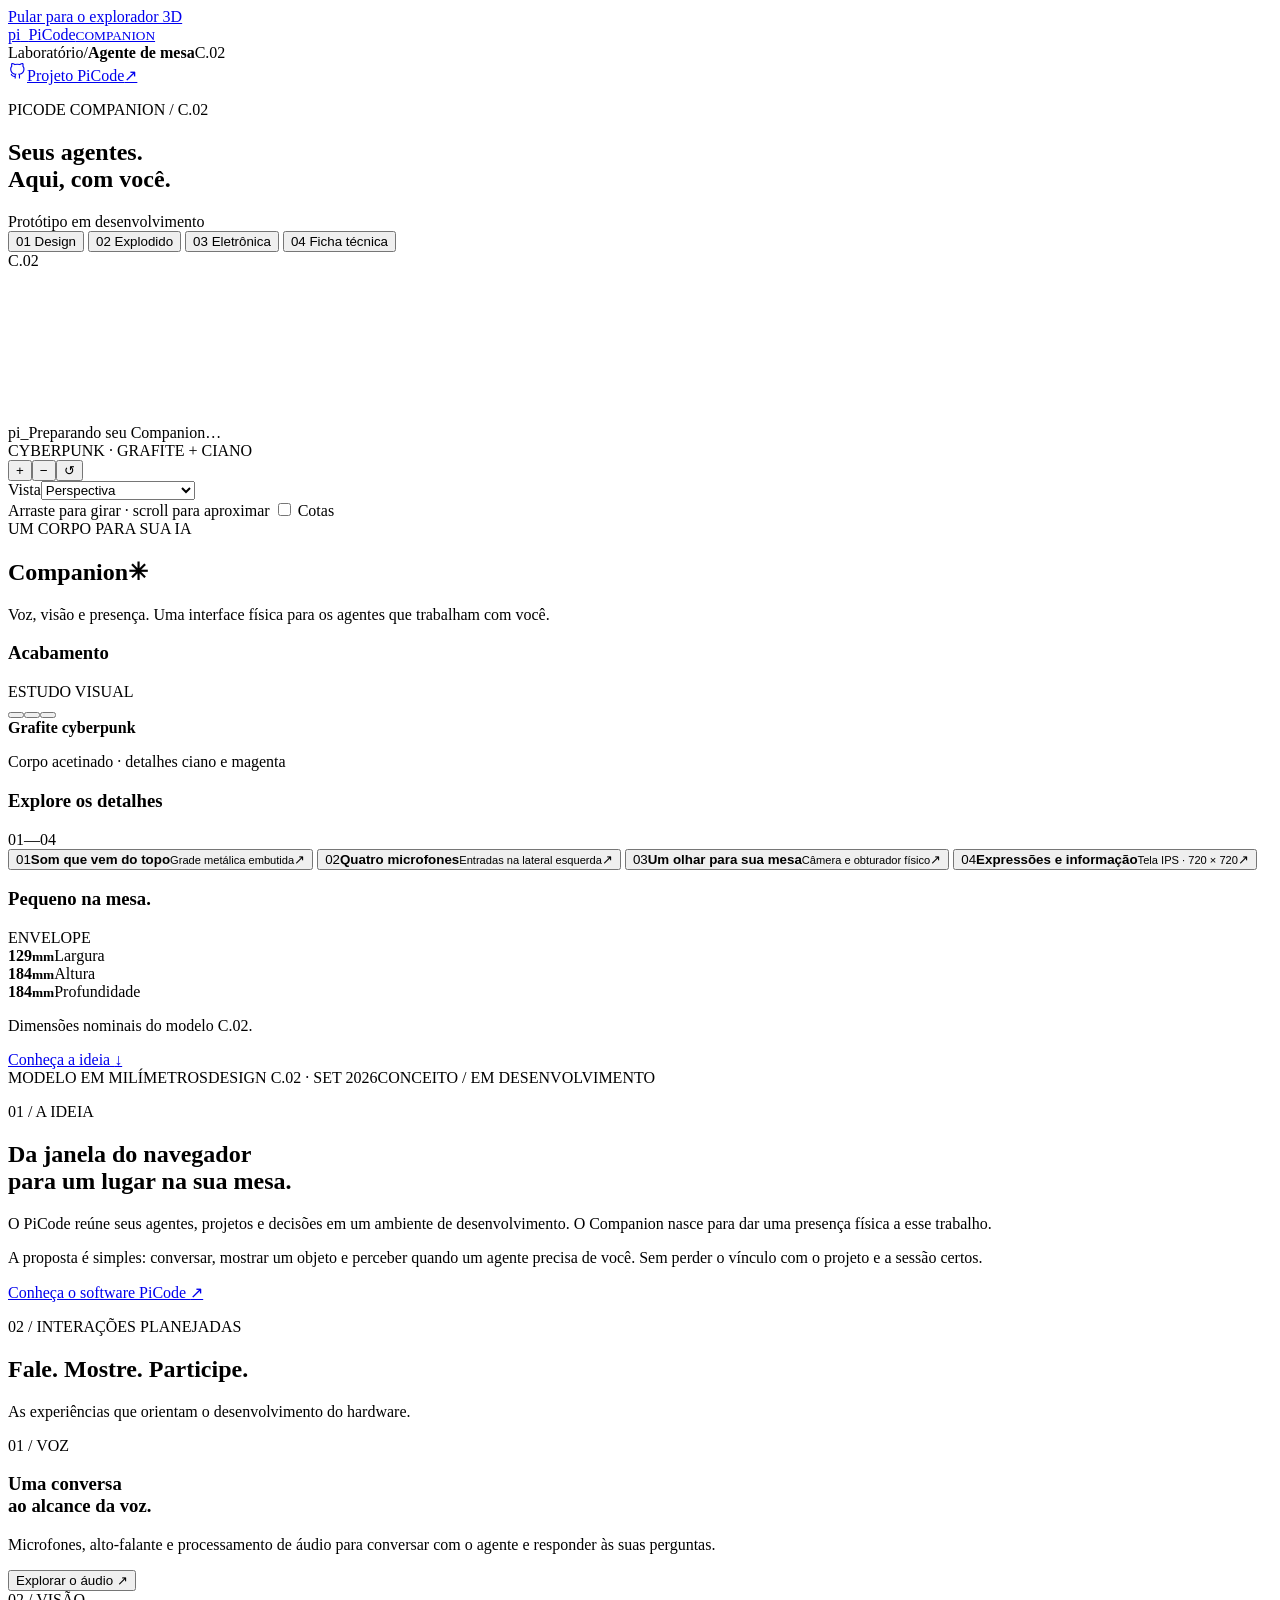
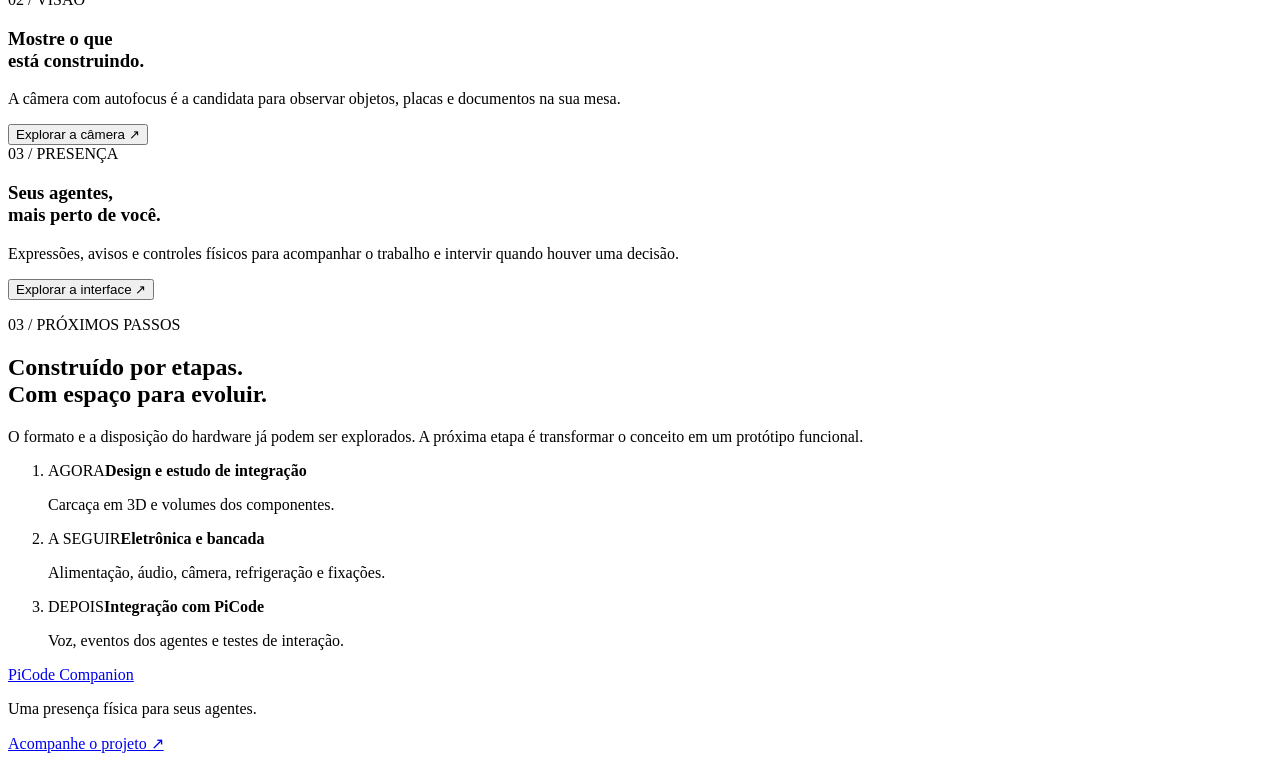
==== public/index.html @ 929f165d "feat: add Companion 3D product studio and Vercel configuration" ====
<!doctype html>
<html lang="pt-BR" class="no-js">
<head>
  <meta charset="utf-8">
  <meta name="viewport" content="width=device-width, initial-scale=1">
  <meta name="theme-color" content="#f4f5f7">
  <meta name="description" content="Explore o PiCode Companion em 3D. Um agente de IA de mesa em desenvolvimento, com voz, visão e uma interface física para seus agentes PiCode.">
  <meta property="og:title" content="PiCode Companion — Seus agentes. Aqui, com você.">
  <meta property="og:description" content="Conheça o conceito, explore o hardware e veja cada parte do protótipo em 3D.">
  <meta property="og:type" content="website">
  <title>PiCode Companion — Seus agentes. Aqui, com você.</title>
  <link rel="icon" href="/favicon.svg" type="image/svg+xml">
  <link rel="stylesheet" href="/styles.css">
  <script src="/viewer.js" defer></script>
  <script src="/app.js" defer></script>
</head>
<body>
<a class="skip-link" href="#explorar">Pular para o explorador 3D</a>
<header class="header">
  <a href="/" class="brand" aria-label="PiCode Companion, início"><span class="brand-symbol" aria-hidden="true">pi<span>_</span></span><span class="brand-type">PiCode<small>COMPANION</small></span></a>
  <div class="breadcrumb"><span>Laboratório</span><span aria-hidden="true">/</span><strong>Agente de mesa</strong><span class="revision">C.02</span></div>
  <a class="github-link" href="https://github.com/cfpperche/picode" target="_blank" rel="noopener noreferrer"><svg viewBox="0 0 24 24" width="19" height="19" fill="none" stroke="currentColor" stroke-width="1.6" aria-hidden="true"><path d="M9 19c-4.3 1.3-4.3-2.2-6-2.7M15 22v-3.5c0-1 .1-1.7-.5-2.4 3.3-.4 6.8-1.6 6.8-7.4a5.8 5.8 0 0 0-1.5-4c.2-.7.7-2-.2-3.7 0 0-1.2-.4-4 1.5a13 13 0 0 0-7.2 0C5.6.6 4.4 1 4.4 1c-.9 1.7-.4 3-.2 3.7a5.8 5.8 0 0 0-1.5 4c0 5.8 3.5 7 6.8 7.4-.6.7-.6 1.4-.5 2.4V22" transform="translate(1 1) scale(.9)"/></svg><span>Projeto PiCode</span><span aria-hidden="true">↗</span></a>
</header>
<main id="picode-cyber-c">
  <div class="workspace" id="explorar">
    <section class="studio" aria-label="Explorador do protótipo">
      <div class="scene-heading"><div><p class="eyebrow">PICODE COMPANION / C.02</p><h1>Seus agentes.<br><span>Aqui, com você.</span></h1></div><span class="concept-tag">Protótipo em desenvolvimento</span></div>
      <div class="mode-bar" role="group" aria-label="Modo de exploração">
        <button type="button" class="mode-button active" data-mode="exterior" aria-pressed="true"><span class="mode-number">01</span> Design</button>
        <button type="button" class="mode-button" data-mode="explode" aria-pressed="false"><span class="mode-number">02</span> Explodido</button>
        <button type="button" class="mode-button" data-mode="inside" aria-pressed="false"><span class="mode-number">03</span> Eletrônica</button>
        <button type="button" class="mode-button" data-mode="specs" aria-pressed="false"><span class="mode-number">04</span> Ficha técnica</button>
      </div>
      <div class="scene-body">
        <span class="scene-watermark" aria-hidden="true">C.02</span>
        <div class="pcc-stage">
          <canvas id="pcc-canvas" tabindex="0" role="img" aria-label="PiCode Companion em 3D. Carcaça grafite, tela quadrada, seis teclas, alavanca metálica e alto-falante no topo. Arraste ou use as setas do teclado para girar; mais e menos ajustam o zoom."></canvas>
          <svg id="pcc-overlay" aria-hidden="true"></svg>
          <div id="pcc-loading" role="status"><span class="loading-mark">pi_</span><span>Preparando seu Companion…</span></div>
        </div>
        <div class="scene-caption"><span class="caption-dot" aria-hidden="true"></span><span id="scene-caption">CYBERPUNK · GRAFITE + CIANO</span></div>
        <div class="zoom-controls" role="group" aria-label="Zoom"><button type="button" id="zoom-in" aria-label="Aproximar">+</button><button type="button" id="zoom-out" aria-label="Afastar">−</button><button type="button" id="reset-view" aria-label="Restaurar vista" title="Restaurar vista">↺</button></div>
        <div class="explode-control" id="explode-control" hidden><label for="pcc-explode">Separação das peças <output id="explode-value">100%</output></label><input type="range" id="pcc-explode" min="0" max="100" value="100"></div>
      </div>
      <div class="scene-bottom">
        <div class="view-control"><label for="pcc-view">Vista</label><select id="pcc-view"><option value="iso">Perspectiva</option><option value="front">Frontal</option><option value="left">Microfones · esquerda</option><option value="right">Lateral direita</option><option value="back">Traseira</option><option value="top">Alto-falante · topo</option></select></div>
        <span class="gesture-help">Arraste para girar · scroll para aproximar</span>
        <label class="dimensions-toggle"><input type="checkbox" id="pcc-dims"><span class="switch" aria-hidden="true"></span> Cotas</label>
      </div>
      <select id="pcc-mode" hidden aria-hidden="true"><option value="exterior">Exterior</option><option value="inside">Interior</option><option value="explode">Explodido</option></select>
      <select id="pcc-component" hidden aria-hidden="true"><option value="all">Geral</option><option value="camera">Câmera</option><option value="mic">Microfones</option><option value="speaker">Alto-falante</option><option value="sensors">Sensores</option><option value="compute">Computação</option><option value="display">Display</option><option value="ports">Conexões</option></select>
    </section>
    <aside class="inspector" aria-label="Detalhes do Companion">
      <div class="inspector-heading"><span class="eyebrow">UM CORPO PARA SUA IA</span><h2>Companion<span class="asterisk" aria-hidden="true">✳</span></h2><p>Voz, visão e presença. Uma interface física para os agentes que trabalham com você.</p></div>
      <div class="panel" data-panel="exterior">
        <section class="inspector-section finish-section"><div class="section-label"><h3>Acabamento</h3><span>ESTUDO VISUAL</span></div><div class="swatches" role="group" aria-label="Acabamento do protótipo"><button type="button" class="swatch active" data-finish="graphite" aria-label="Grafite cyberpunk" aria-pressed="true"><span class="swatch-color graphite"></span></button><button type="button" class="swatch" data-finish="pearl" aria-label="Pérola cyberpunk" aria-pressed="false"><span class="swatch-color pearl"></span></button><button type="button" class="swatch" data-finish="pink" aria-label="Rosa retrô" aria-pressed="false"><span class="swatch-color pink"></span></button></div><strong id="finish-name">Grafite cyberpunk</strong><p class="small" id="finish-description">Corpo acetinado · detalhes ciano e magenta</p></section>
        <section class="inspector-section"><div class="section-label"><h3>Explore os detalhes</h3><span>01—04</span></div><div class="detail-list">
          <button type="button" data-component="speaker"><span class="detail-number">01</span><span><strong>Som que vem do topo</strong><small>Grade metálica embutida</small></span><span aria-hidden="true">↗</span></button>
          <button type="button" data-component="mic"><span class="detail-number">02</span><span><strong>Quatro microfones</strong><small>Entradas na lateral esquerda</small></span><span aria-hidden="true">↗</span></button>
          <button type="button" data-component="camera"><span class="detail-number">03</span><span><strong>Um olhar para sua mesa</strong><small>Câmera e obturador físico</small></span><span aria-hidden="true">↗</span></button>
          <button type="button" data-component="display"><span class="detail-number">04</span><span><strong>Expressões e informação</strong><small>Tela IPS · 720 × 720</small></span><span aria-hidden="true">↗</span></button>
        </div></section>
        <section class="inspector-section dimensions-block"><div class="section-label"><h3>Pequeno na mesa.</h3><span>ENVELOPE</span></div><div class="dimension-values"><div><strong>129<small>mm</small></strong><span>Largura</span></div><div><strong>184<small>mm</small></strong><span>Altura</span></div><div><strong>184<small>mm</small></strong><span>Profundidade</span></div></div><p class="small">Dimensões nominais do modelo C.02.</p></section>
      </div>
      <div class="panel" data-panel="explode" hidden>
        <section class="inspector-section"><div class="section-label"><h3>Por dentro da forma</h3><span>146 PARTES</span></div><p>Separe o conjunto para explorar o gabinete, a moldura, os controles e os volumes reservados para os módulos.</p><div class="assembly-list"><div><span>01</span><strong>Grade e câmara acústica</strong><small>Alto-falante no topo</small></div><div><span>02</span><strong>Carcaça e moldura</strong><small>Corpo arredondado com topo contínuo</small></div><div><span>03</span><strong>Eletrônica</strong><small>Placa, câmera, display e sensores</small></div><div><span>04</span><strong>Base e controles</strong><small>Seis teclas, alavanca e botão</small></div></div><p class="engineering-note">Estudo de montagem: suportes, fixações, passagens de cabos e encaixes de fabricação ainda precisam de desenvolvimento.</p></section>
      </div>
      <div class="panel" data-panel="inside" hidden>
        <section class="inspector-section"><div class="section-label"><h3>Hardware de referência</h3><span>EM AVALIAÇÃO</span></div><p>Componentes representados em escala, com espaço para conexões e refrigeração.</p><div class="hardware-list">
          <button type="button" data-component="compute"><span class="chip-icon" aria-hidden="true">CPU</span><span><strong>Compute Module 5</strong><small>8 GB · portadora CM5-NANO-B</small></span><span aria-hidden="true">↗</span></button>
          <button type="button" data-component="mic"><span class="chip-icon" aria-hidden="true">MIC</span><span><strong>ReSpeaker XVF3800</strong><small>4 microfones · placa Ø100 mm</small></span><span aria-hidden="true">↗</span></button>
          <button type="button" data-component="camera"><span class="chip-icon" aria-hidden="true">CAM</span><span><strong>Camera Module 3</strong><small>Autofocus · 25 × 24 mm</small></span><span aria-hidden="true">↗</span></button>
          <button type="button" data-component="display"><span class="chip-icon" aria-hidden="true">LCD</span><span><strong>IPS quadrado de 4″</strong><small>Waveshare · 720 × 720</small></span><span aria-hidden="true">↗</span></button>
          <button type="button" data-component="sensors"><span class="chip-icon" aria-hidden="true">ToF</span><span><strong>Distância e luz</strong><small>VL53L1X + reserva para luminosidade</small></span><span aria-hidden="true">↗</span></button>
          <button type="button" data-component="speaker"><span class="chip-icon" aria-hidden="true">SOM</span><span><strong>Alto-falante de 40 mm</strong><small>Modelo comercial a selecionar</small></span><span aria-hidden="true">↗</span></button>
        </div><p class="engineering-note">Seleção preliminar. Compatibilidade elétrica, desempenho térmico e acústica dependem de testes de bancada.</p></section>
      </div>
      <div class="panel" data-panel="specs" hidden>
        <section class="inspector-section"><div class="section-label"><h3>Ficha técnica</h3><span>C.02</span></div><table class="spec-table"><caption class="sr-only">Especificações preliminares do modelo PiCode Companion</caption><tbody><tr><th scope="row">Dimensões L × A × P</th><td>129 × 184 × 184 mm</td></tr><tr><th scope="row">Display</th><td>IPS 4″ · 720 × 720</td></tr><tr><th scope="row">Computação proposta</th><td>CM5 · 8 GB</td></tr><tr><th scope="row">Visão</th><td>Camera Module 3</td></tr><tr><th scope="row">Áudio</th><td>4 microfones laterais<br>Alto-falante no topo</td></tr><tr><th scope="row">Sensores previstos</th><td>Distância ToF e luz</td></tr><tr><th scope="row">Controles</th><td>6 teclas, alavanca e botão</td></tr><tr><th scope="row">Captura</th><td>Obturador e mute propostos</td></tr><tr><th scope="row">Alimentação prevista</th><td>USB-C · 5 V<br>Orçamento a validar</td></tr><tr><th scope="row">Fabricação prevista</th><td>Impressão 3D e montagem</td></tr></tbody></table><p class="engineering-note">A escala pertence ao modelo geométrico. Esta revisão ainda não está liberada para fabricação.</p></section>
      </div>
      <div class="selection-note" id="selection-note" hidden><span class="eyebrow">NO MODELO</span><p id="pcc-detail" aria-live="polite">Selecione um componente para saber mais.</p><button type="button" id="pcc-shutter" aria-pressed="false" hidden>Fechar obturador</button><button type="button" id="clear-selection" class="text-button">Limpar seleção</button></div>
      <div class="inspector-end"><a href="#ideia">Conheça a ideia <span aria-hidden="true">↓</span></a></div>
    </aside>
  </div>
  <div class="model-foot"><span>MODELO EM MILÍMETROS</span><span>DESIGN C.02 · SET 2026</span><span>CONCEITO / EM DESENVOLVIMENTO</span></div>
  <section id="ideia" class="story-section">
    <div class="story-title"><p class="eyebrow">01 / A IDEIA</p><h2>Da janela do navegador<br>para um lugar na sua mesa.</h2></div>
    <div class="story-copy"><p>O PiCode reúne seus agentes, projetos e decisões em um ambiente de desenvolvimento. O Companion nasce para dar uma presença física a esse trabalho.</p><p>A proposta é simples: conversar, mostrar um objeto e perceber quando um agente precisa de você. Sem perder o vínculo com o projeto e a sessão certos.</p><a class="inline-link" href="https://github.com/cfpperche/picode" target="_blank" rel="noopener noreferrer">Conheça o software PiCode <span aria-hidden="true">↗</span></a></div>
  </section>
  <section class="capabilities-section" aria-labelledby="capabilities-title">
    <div class="section-intro"><p class="eyebrow">02 / INTERAÇÕES PLANEJADAS</p><h2 id="capabilities-title">Fale. Mostre. Participe.</h2><p>As experiências que orientam o desenvolvimento do hardware.</p></div>
    <div class="capabilities-grid">
      <article><span class="capability-index">01 / VOZ</span><h3>Uma conversa<br>ao alcance da voz.</h3><p>Microfones, alto-falante e processamento de áudio para conversar com o agente e responder às suas perguntas.</p><button type="button" class="inline-link" data-explore="mic">Explorar o áudio <span aria-hidden="true">↗</span></button></article>
      <article><span class="capability-index">02 / VISÃO</span><h3>Mostre o que<br>está construindo.</h3><p>A câmera com autofocus é a candidata para observar objetos, placas e documentos na sua mesa.</p><button type="button" class="inline-link" data-explore="camera">Explorar a câmera <span aria-hidden="true">↗</span></button></article>
      <article><span class="capability-index">03 / PRESENÇA</span><h3>Seus agentes,<br>mais perto de você.</h3><p>Expressões, avisos e controles físicos para acompanhar o trabalho e intervir quando houver uma decisão.</p><button type="button" class="inline-link" data-explore="display">Explorar a interface <span aria-hidden="true">↗</span></button></article>
    </div>
  </section>
  <section class="development-section" aria-labelledby="development-title"><div><p class="eyebrow">03 / PRÓXIMOS PASSOS</p><h2 id="development-title">Construído por etapas.<br>Com espaço para evoluir.</h2><p>O formato e a disposição do hardware já podem ser explorados. A próxima etapa é transformar o conceito em um protótipo funcional.</p></div><ol class="roadmap"><li><span class="roadmap-label">AGORA</span><strong>Design e estudo de integração</strong><p>Carcaça em 3D e volumes dos componentes.</p></li><li><span class="roadmap-label">A SEGUIR</span><strong>Eletrônica e bancada</strong><p>Alimentação, áudio, câmera, refrigeração e fixações.</p></li><li><span class="roadmap-label">DEPOIS</span><strong>Integração com PiCode</strong><p>Voz, eventos dos agentes e testes de interação.</p></li></ol></section>
</main>
<footer class="footer"><a class="footer-brand" href="#">PiCode <span>Companion</span></a><p>Uma presença física para seus agentes.</p><a href="https://github.com/cfpperche/picode" target="_blank" rel="noopener noreferrer">Acompanhe o projeto ↗</a></footer>
<noscript><div class="no-script">Ative o JavaScript para explorar o modelo 3D. A descrição do conceito e a ficha de hardware continuam disponíveis nesta página.</div></noscript>
</body>
</html>
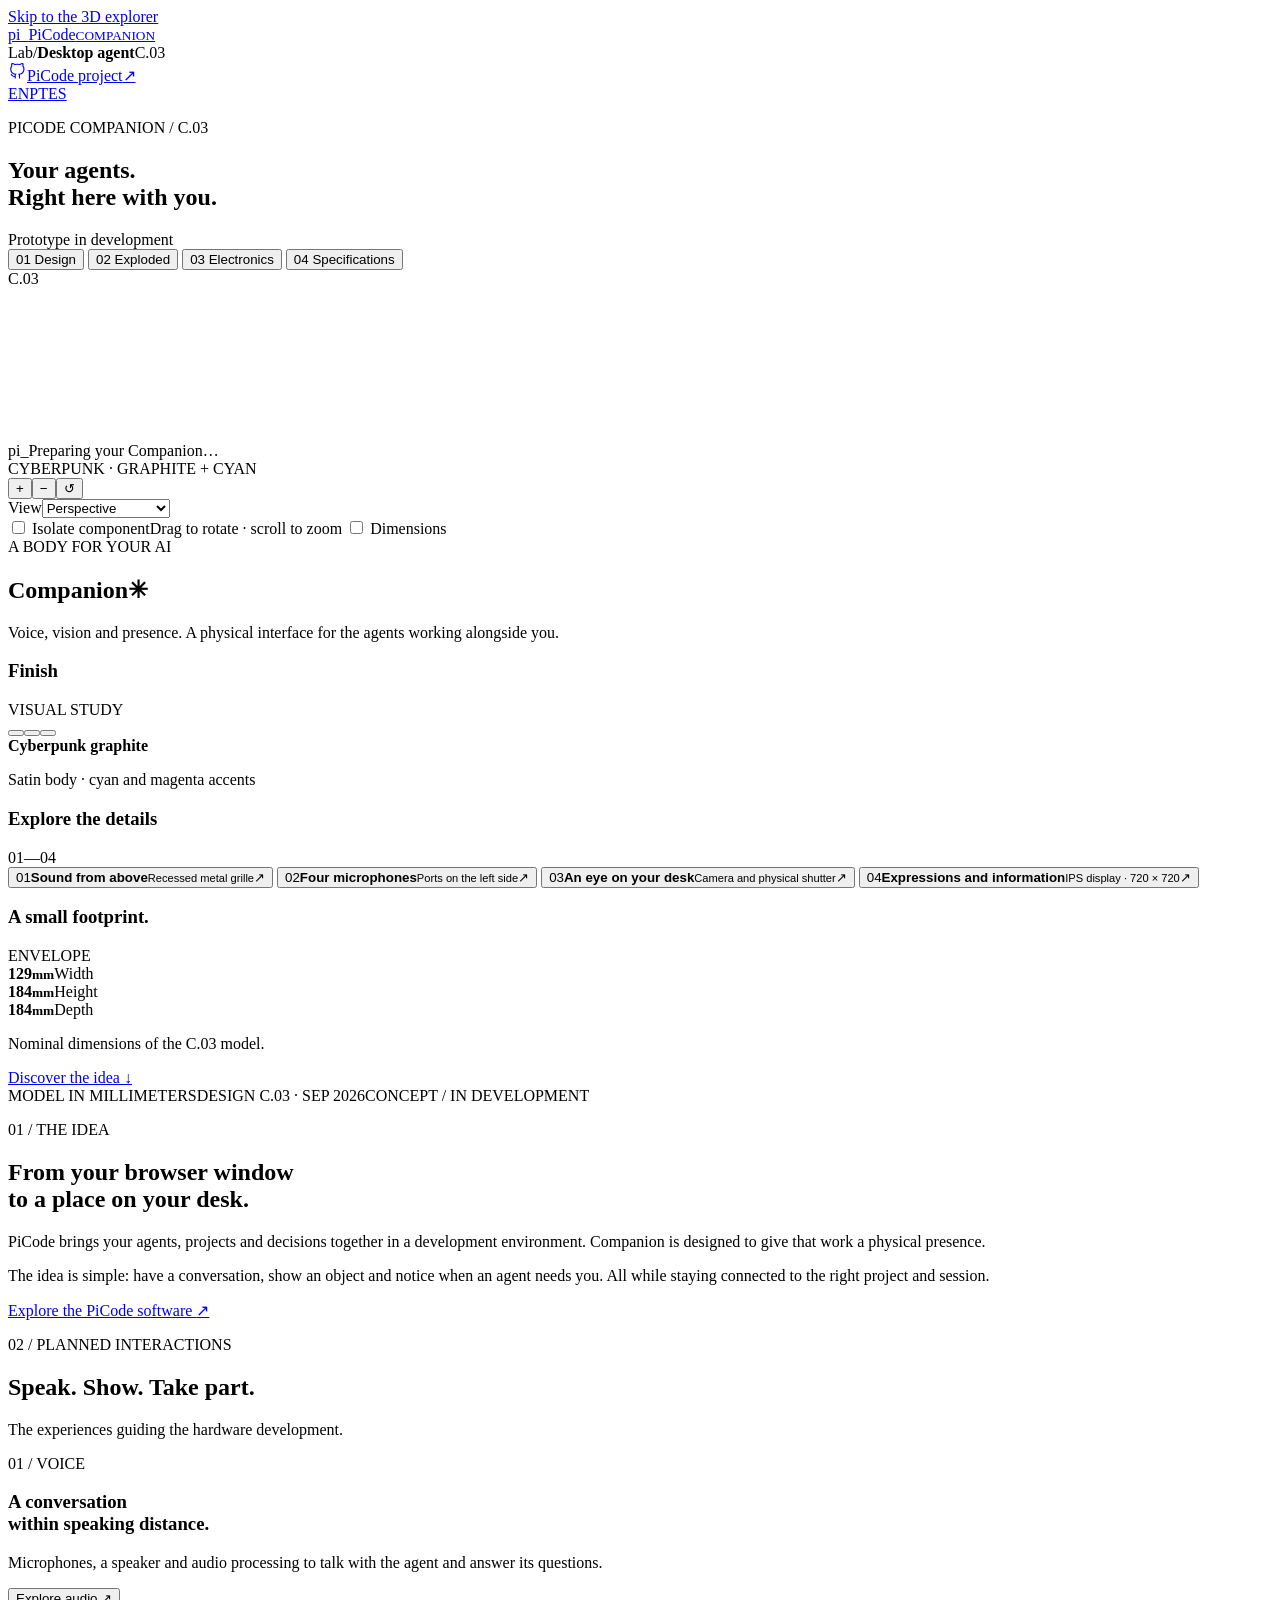
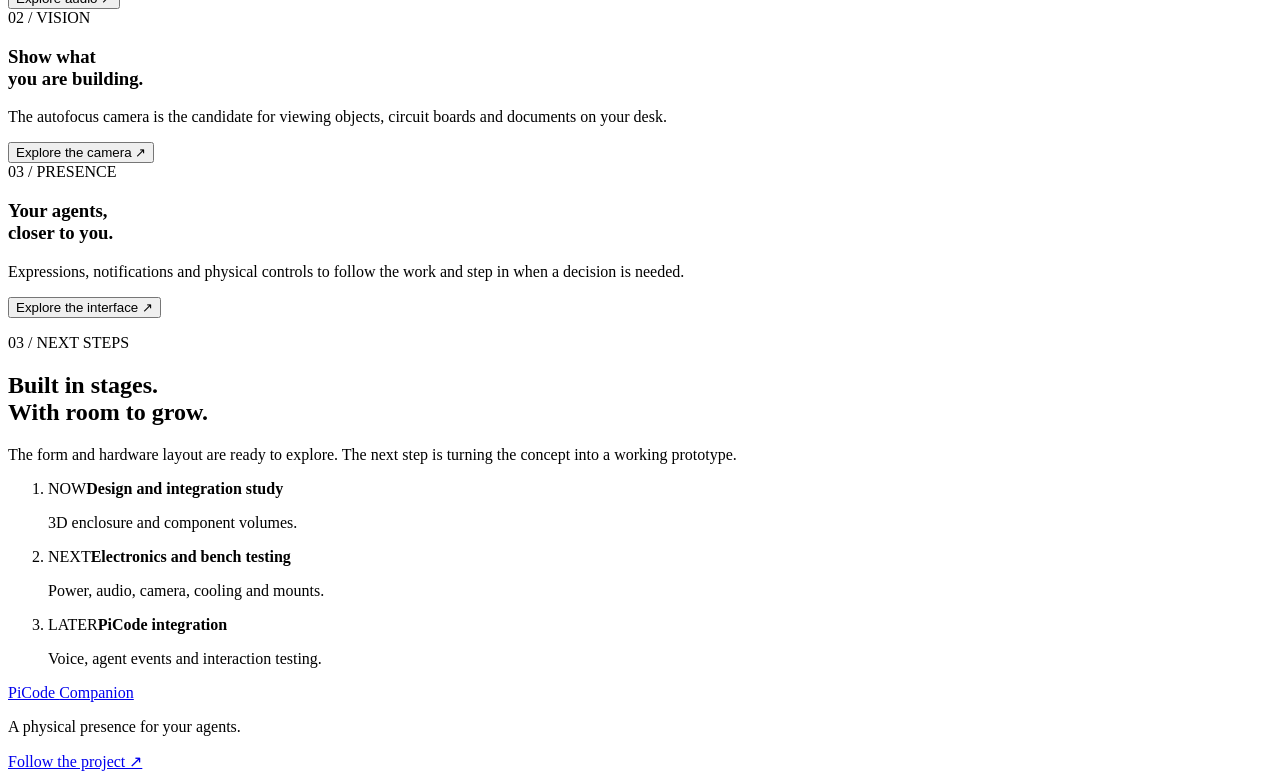
==== commit 33cc976d: "feat: refine C.03 interior with supplier ReSpeaker CAD and component isolation" ====
--- a/public/index.html
+++ b/public/index.html
@@ -1,103 +1,104 @@
 <!doctype html>
-<html lang="pt-BR" class="no-js">
+<html lang="en" class="no-js">
 <head>
   <meta charset="utf-8">
   <meta name="viewport" content="width=device-width, initial-scale=1">
   <meta name="theme-color" content="#f4f5f7">
-  <meta name="description" content="Explore o PiCode Companion em 3D. Um agente de IA de mesa em desenvolvimento, com voz, visão e uma interface física para seus agentes PiCode.">
-  <meta property="og:title" content="PiCode Companion — Seus agentes. Aqui, com você.">
-  <meta property="og:description" content="Conheça o conceito, explore o hardware e veja cada parte do protótipo em 3D.">
+  <meta name="description" content="Explore PiCode Companion in 3D. A desktop AI agent in development, with voice, vision and a physical interface for your PiCode agents.">
+  <meta property="og:title" content="PiCode Companion — Your agents. Right here with you.">
+  <meta property="og:description" content="Discover the concept, explore the hardware and inspect every part of the prototype in 3D.">
   <meta property="og:type" content="website">
-  <title>PiCode Companion — Seus agentes. Aqui, com você.</title>
+  <title>PiCode Companion — Your agents. Right here with you.</title>
   <link rel="icon" href="/favicon.svg" type="image/svg+xml">
   <link rel="stylesheet" href="/styles.css">
+  <script src="/locales/en.js" defer></script>
   <script src="/viewer.js" defer></script>
   <script src="/app.js" defer></script>
-</head>
+<link rel="canonical" href="https://picode-companion-c02.vercel.app/en/"><meta property="og:url" content="https://picode-companion-c02.vercel.app/en/"><meta property="og:locale" content="en_US"><link rel="alternate" hreflang="en" href="https://picode-companion-c02.vercel.app/en/"><link rel="alternate" hreflang="pt-BR" href="https://picode-companion-c02.vercel.app/pt/"><meta property="og:locale:alternate" content="pt_BR"><link rel="alternate" hreflang="es" href="https://picode-companion-c02.vercel.app/es/"><meta property="og:locale:alternate" content="es_ES"><link rel="alternate" hreflang="x-default" href="https://picode-companion-c02.vercel.app/en/"></head>
 <body>
-<a class="skip-link" href="#explorar">Pular para o explorador 3D</a>
+<a class="skip-link" href="#explorar">Skip to the 3D explorer</a>
 <header class="header">
-  <a href="/" class="brand" aria-label="PiCode Companion, início"><span class="brand-symbol" aria-hidden="true">pi<span>_</span></span><span class="brand-type">PiCode<small>COMPANION</small></span></a>
-  <div class="breadcrumb"><span>Laboratório</span><span aria-hidden="true">/</span><strong>Agente de mesa</strong><span class="revision">C.02</span></div>
-  <a class="github-link" href="https://github.com/cfpperche/picode" target="_blank" rel="noopener noreferrer"><svg viewBox="0 0 24 24" width="19" height="19" fill="none" stroke="currentColor" stroke-width="1.6" aria-hidden="true"><path d="M9 19c-4.3 1.3-4.3-2.2-6-2.7M15 22v-3.5c0-1 .1-1.7-.5-2.4 3.3-.4 6.8-1.6 6.8-7.4a5.8 5.8 0 0 0-1.5-4c.2-.7.7-2-.2-3.7 0 0-1.2-.4-4 1.5a13 13 0 0 0-7.2 0C5.6.6 4.4 1 4.4 1c-.9 1.7-.4 3-.2 3.7a5.8 5.8 0 0 0-1.5 4c0 5.8 3.5 7 6.8 7.4-.6.7-.6 1.4-.5 2.4V22" transform="translate(1 1) scale(.9)"/></svg><span>Projeto PiCode</span><span aria-hidden="true">↗</span></a>
-</header>
+  <a href="/en/" class="brand" aria-label="PiCode Companion, home"><span class="brand-symbol" aria-hidden="true">pi<span>_</span></span><span class="brand-type">PiCode<small>COMPANION</small></span></a>
+  <div class="breadcrumb"><span>Lab</span><span aria-hidden="true">/</span><strong>Desktop agent</strong><span class="revision">C.03</span></div>
+  <a class="github-link" href="https://github.com/cfpperche/picode" target="_blank" rel="noopener noreferrer"><svg viewbox="0 0 24 24" width="19" height="19" fill="none" stroke="currentColor" stroke-width="1.6" aria-hidden="true"><path d="M9 19c-4.3 1.3-4.3-2.2-6-2.7M15 22v-3.5c0-1 .1-1.7-.5-2.4 3.3-.4 6.8-1.6 6.8-7.4a5.8 5.8 0 0 0-1.5-4c.2-.7.7-2-.2-3.7 0 0-1.2-.4-4 1.5a13 13 0 0 0-7.2 0C5.6.6 4.4 1 4.4 1c-.9 1.7-.4 3-.2 3.7a5.8 5.8 0 0 0-1.5 4c0 5.8 3.5 7 6.8 7.4-.6.7-.6 1.4-.5 2.4V22" transform="translate(1 1) scale(.9)"/></svg><span>PiCode project</span><span aria-hidden="true">↗</span></a>
+<nav class="language-switcher" aria-label="Language"><a href="/en/" data-language="en" lang="en" hreflang="en" aria-label="English" aria-current="page">EN</a><a href="/pt/" data-language="pt" lang="pt-BR" hreflang="pt-BR" aria-label="Português">PT</a><a href="/es/" data-language="es" lang="es" hreflang="es" aria-label="Español">ES</a></nav></header>
 <main id="picode-cyber-c">
   <div class="workspace" id="explorar">
-    <section class="studio" aria-label="Explorador do protótipo">
-      <div class="scene-heading"><div><p class="eyebrow">PICODE COMPANION / C.02</p><h1>Seus agentes.<br><span>Aqui, com você.</span></h1></div><span class="concept-tag">Protótipo em desenvolvimento</span></div>
-      <div class="mode-bar" role="group" aria-label="Modo de exploração">
+    <section class="studio" aria-label="Prototype explorer">
+      <div class="scene-heading"><div><p class="eyebrow">PICODE COMPANION / C.03</p><h1>Your agents.<br><span>Right here with you.</span></h1></div><span class="concept-tag">Prototype in development</span></div>
+      <div class="mode-bar" role="group" aria-label="Exploration mode">
         <button type="button" class="mode-button active" data-mode="exterior" aria-pressed="true"><span class="mode-number">01</span> Design</button>
-        <button type="button" class="mode-button" data-mode="explode" aria-pressed="false"><span class="mode-number">02</span> Explodido</button>
-        <button type="button" class="mode-button" data-mode="inside" aria-pressed="false"><span class="mode-number">03</span> Eletrônica</button>
-        <button type="button" class="mode-button" data-mode="specs" aria-pressed="false"><span class="mode-number">04</span> Ficha técnica</button>
+        <button type="button" class="mode-button" data-mode="explode" aria-pressed="false"><span class="mode-number">02</span> Exploded</button>
+        <button type="button" class="mode-button" data-mode="inside" aria-pressed="false"><span class="mode-number">03</span> Electronics</button>
+        <button type="button" class="mode-button" data-mode="specs" aria-pressed="false"><span class="mode-number">04</span> Specifications</button>
       </div>
       <div class="scene-body">
-        <span class="scene-watermark" aria-hidden="true">C.02</span>
-        <div class="pcc-stage">
-          <canvas id="pcc-canvas" tabindex="0" role="img" aria-label="PiCode Companion em 3D. Carcaça grafite, tela quadrada, seis teclas, alavanca metálica e alto-falante no topo. Arraste ou use as setas do teclado para girar; mais e menos ajustam o zoom."></canvas>
+        <span class="scene-watermark" aria-hidden="true">C.03</span>
+        <div class="pcc-stage" data-nojs="Enable JavaScript to explore the 3D model.">
+          <canvas id="pcc-canvas" tabindex="0" role="img" aria-label="PiCode Companion in 3D. Graphite enclosure, square display, six keys, metal lever and top speaker. Drag or use the arrow keys to rotate; plus and minus adjust zoom."></canvas>
           <svg id="pcc-overlay" aria-hidden="true"></svg>
-          <div id="pcc-loading" role="status"><span class="loading-mark">pi_</span><span>Preparando seu Companion…</span></div>
+          <div id="pcc-loading" role="status"><span class="loading-mark">pi_</span><span>Preparing your Companion…</span></div>
         </div>
-        <div class="scene-caption"><span class="caption-dot" aria-hidden="true"></span><span id="scene-caption">CYBERPUNK · GRAFITE + CIANO</span></div>
-        <div class="zoom-controls" role="group" aria-label="Zoom"><button type="button" id="zoom-in" aria-label="Aproximar">+</button><button type="button" id="zoom-out" aria-label="Afastar">−</button><button type="button" id="reset-view" aria-label="Restaurar vista" title="Restaurar vista">↺</button></div>
-        <div class="explode-control" id="explode-control" hidden><label for="pcc-explode">Separação das peças <output id="explode-value">100%</output></label><input type="range" id="pcc-explode" min="0" max="100" value="100"></div>
+        <div class="scene-caption"><span class="caption-dot" aria-hidden="true"></span><span id="scene-caption">CYBERPUNK · GRAPHITE + CYAN</span></div>
+        <div class="zoom-controls" role="group" aria-label="Zoom"><button type="button" id="zoom-in" aria-label="Zoom in">+</button><button type="button" id="zoom-out" aria-label="Zoom out">−</button><button type="button" id="reset-view" aria-label="Reset view" title="Reset view">↺</button></div>
+        <div class="explode-control" id="explode-control" hidden><label for="pcc-explode">Part separation <output id="explode-value">100%</output></label><input type="range" id="pcc-explode" min="0" max="100" value="100"></div>
       </div>
       <div class="scene-bottom">
-        <div class="view-control"><label for="pcc-view">Vista</label><select id="pcc-view"><option value="iso">Perspectiva</option><option value="front">Frontal</option><option value="left">Microfones · esquerda</option><option value="right">Lateral direita</option><option value="back">Traseira</option><option value="top">Alto-falante · topo</option></select></div>
-        <span class="gesture-help">Arraste para girar · scroll para aproximar</span>
-        <label class="dimensions-toggle"><input type="checkbox" id="pcc-dims"><span class="switch" aria-hidden="true"></span> Cotas</label>
+        <div class="view-control"><label for="pcc-view">View</label><select id="pcc-view"><option value="iso">Perspective</option><option value="front">Front</option><option value="left">Microphones · left</option><option value="right">Right side</option><option value="back">Rear</option><option value="top">Speaker · top</option></select></div>
+        <label class="dimensions-toggle"><input type="checkbox" id="pcc-isolate"><span class="switch" aria-hidden="true"></span> Isolate component</label><span class="gesture-help">Drag to rotate · scroll to zoom</span>
+        <label class="dimensions-toggle"><input type="checkbox" id="pcc-dims"><span class="switch" aria-hidden="true"></span> Dimensions</label>
       </div>
-      <select id="pcc-mode" hidden aria-hidden="true"><option value="exterior">Exterior</option><option value="inside">Interior</option><option value="explode">Explodido</option></select>
-      <select id="pcc-component" hidden aria-hidden="true"><option value="all">Geral</option><option value="camera">Câmera</option><option value="mic">Microfones</option><option value="speaker">Alto-falante</option><option value="sensors">Sensores</option><option value="compute">Computação</option><option value="display">Display</option><option value="ports">Conexões</option></select>
+      <select id="pcc-mode" hidden aria-hidden="true"><option value="exterior">Exterior</option><option value="inside">Interior</option><option value="explode">Exploded</option></select>
+      <select id="pcc-component" hidden aria-hidden="true"><option value="all">Overview</option><option value="camera">Camera</option><option value="mic">Microphones</option><option value="speaker">Speaker</option><option value="sensors">Sensors</option><option value="compute">Computing</option><option value="display">Display</option><option value="ports">Connections</option></select>
     </section>
-    <aside class="inspector" aria-label="Detalhes do Companion">
-      <div class="inspector-heading"><span class="eyebrow">UM CORPO PARA SUA IA</span><h2>Companion<span class="asterisk" aria-hidden="true">✳</span></h2><p>Voz, visão e presença. Uma interface física para os agentes que trabalham com você.</p></div>
+    <aside class="inspector" aria-label="Companion details">
+      <div class="inspector-heading"><span class="eyebrow">A BODY FOR YOUR AI</span><h2>Companion<span class="asterisk" aria-hidden="true">✳</span></h2><p>Voice, vision and presence. A physical interface for the agents working alongside you.</p></div>
       <div class="panel" data-panel="exterior">
-        <section class="inspector-section finish-section"><div class="section-label"><h3>Acabamento</h3><span>ESTUDO VISUAL</span></div><div class="swatches" role="group" aria-label="Acabamento do protótipo"><button type="button" class="swatch active" data-finish="graphite" aria-label="Grafite cyberpunk" aria-pressed="true"><span class="swatch-color graphite"></span></button><button type="button" class="swatch" data-finish="pearl" aria-label="Pérola cyberpunk" aria-pressed="false"><span class="swatch-color pearl"></span></button><button type="button" class="swatch" data-finish="pink" aria-label="Rosa retrô" aria-pressed="false"><span class="swatch-color pink"></span></button></div><strong id="finish-name">Grafite cyberpunk</strong><p class="small" id="finish-description">Corpo acetinado · detalhes ciano e magenta</p></section>
-        <section class="inspector-section"><div class="section-label"><h3>Explore os detalhes</h3><span>01—04</span></div><div class="detail-list">
-          <button type="button" data-component="speaker"><span class="detail-number">01</span><span><strong>Som que vem do topo</strong><small>Grade metálica embutida</small></span><span aria-hidden="true">↗</span></button>
-          <button type="button" data-component="mic"><span class="detail-number">02</span><span><strong>Quatro microfones</strong><small>Entradas na lateral esquerda</small></span><span aria-hidden="true">↗</span></button>
-          <button type="button" data-component="camera"><span class="detail-number">03</span><span><strong>Um olhar para sua mesa</strong><small>Câmera e obturador físico</small></span><span aria-hidden="true">↗</span></button>
-          <button type="button" data-component="display"><span class="detail-number">04</span><span><strong>Expressões e informação</strong><small>Tela IPS · 720 × 720</small></span><span aria-hidden="true">↗</span></button>
+        <section class="inspector-section finish-section"><div class="section-label"><h3>Finish</h3><span>VISUAL STUDY</span></div><div class="swatches" role="group" aria-label="Prototype finish"><button type="button" class="swatch active" data-finish="graphite" aria-label="Cyberpunk graphite" aria-pressed="true"><span class="swatch-color graphite"></span></button><button type="button" class="swatch" data-finish="pearl" aria-label="Cyberpunk pearl" aria-pressed="false"><span class="swatch-color pearl"></span></button><button type="button" class="swatch" data-finish="pink" aria-label="Retro pink" aria-pressed="false"><span class="swatch-color pink"></span></button></div><strong id="finish-name">Cyberpunk graphite</strong><p class="small" id="finish-description">Satin body · cyan and magenta accents</p></section>
+        <section class="inspector-section"><div class="section-label"><h3>Explore the details</h3><span>01—04</span></div><div class="detail-list">
+          <button type="button" data-component="speaker"><span class="detail-number">01</span><span><strong>Sound from above</strong><small>Recessed metal grille</small></span><span aria-hidden="true">↗</span></button>
+          <button type="button" data-component="mic"><span class="detail-number">02</span><span><strong>Four microphones</strong><small>Ports on the left side</small></span><span aria-hidden="true">↗</span></button>
+          <button type="button" data-component="camera"><span class="detail-number">03</span><span><strong>An eye on your desk</strong><small>Camera and physical shutter</small></span><span aria-hidden="true">↗</span></button>
+          <button type="button" data-component="display"><span class="detail-number">04</span><span><strong>Expressions and information</strong><small>IPS display · 720 × 720</small></span><span aria-hidden="true">↗</span></button>
         </div></section>
-        <section class="inspector-section dimensions-block"><div class="section-label"><h3>Pequeno na mesa.</h3><span>ENVELOPE</span></div><div class="dimension-values"><div><strong>129<small>mm</small></strong><span>Largura</span></div><div><strong>184<small>mm</small></strong><span>Altura</span></div><div><strong>184<small>mm</small></strong><span>Profundidade</span></div></div><p class="small">Dimensões nominais do modelo C.02.</p></section>
+        <section class="inspector-section dimensions-block"><div class="section-label"><h3>A small footprint.</h3><span>ENVELOPE</span></div><div class="dimension-values"><div><strong>129<small>mm</small></strong><span>Width</span></div><div><strong>184<small>mm</small></strong><span>Height</span></div><div><strong>184<small>mm</small></strong><span>Depth</span></div></div><p class="small">Nominal dimensions of the C.03 model.</p></section>
       </div>
       <div class="panel" data-panel="explode" hidden>
-        <section class="inspector-section"><div class="section-label"><h3>Por dentro da forma</h3><span>146 PARTES</span></div><p>Separe o conjunto para explorar o gabinete, a moldura, os controles e os volumes reservados para os módulos.</p><div class="assembly-list"><div><span>01</span><strong>Grade e câmara acústica</strong><small>Alto-falante no topo</small></div><div><span>02</span><strong>Carcaça e moldura</strong><small>Corpo arredondado com topo contínuo</small></div><div><span>03</span><strong>Eletrônica</strong><small>Placa, câmera, display e sensores</small></div><div><span>04</span><strong>Base e controles</strong><small>Seis teclas, alavanca e botão</small></div></div><p class="engineering-note">Estudo de montagem: suportes, fixações, passagens de cabos e encaixes de fabricação ainda precisam de desenvolvimento.</p></section>
+        <section class="inspector-section"><div class="section-label"><h3>Inside the form</h3><span>DETAILED ASSEMBLY</span></div><p>Separate the assembly to explore the enclosure, bezel, controls and space reserved for each module.</p><div class="assembly-list"><div><span>01</span><strong>Grille and acoustic chamber</strong><small>Top-mounted speaker</small></div><div><span>02</span><strong>Enclosure and bezel</strong><small>Rounded body with a continuous top</small></div><div><span>03</span><strong>Electronics</strong><small>Board, camera, display and sensors</small></div><div><span>04</span><strong>Base and controls</strong><small>Six keys, lever and button</small></div></div><p class="engineering-note">C.03 adds supplier ReSpeaker geometry, proposed cradles and flat CSI routing. Other modules remain simplified; fits and cable connections require validation.</p></section>
       </div>
       <div class="panel" data-panel="inside" hidden>
-        <section class="inspector-section"><div class="section-label"><h3>Hardware de referência</h3><span>EM AVALIAÇÃO</span></div><p>Componentes representados em escala, com espaço para conexões e refrigeração.</p><div class="hardware-list">
-          <button type="button" data-component="compute"><span class="chip-icon" aria-hidden="true">CPU</span><span><strong>Compute Module 5</strong><small>8 GB · portadora CM5-NANO-B</small></span><span aria-hidden="true">↗</span></button>
-          <button type="button" data-component="mic"><span class="chip-icon" aria-hidden="true">MIC</span><span><strong>ReSpeaker XVF3800</strong><small>4 microfones · placa Ø100 mm</small></span><span aria-hidden="true">↗</span></button>
+        <section class="inspector-section"><div class="section-label"><h3>Reference hardware</h3><span>UNDER EVALUATION</span></div><p>Components shown to scale, with room for connections and cooling.</p><div class="hardware-list">
+          <button type="button" data-component="compute"><span class="chip-icon" aria-hidden="true">CPU</span><span><strong>Compute Module 5</strong><small>8 GB · CM5-NANO-B carrier</small></span><span aria-hidden="true">↗</span></button>
+          <button type="button" data-component="mic"><span class="chip-icon" aria-hidden="true">MIC</span><span><strong>ReSpeaker XVF3800</strong><small>4 microphones · Ø100 mm board</small></span><span aria-hidden="true">↗</span></button>
           <button type="button" data-component="camera"><span class="chip-icon" aria-hidden="true">CAM</span><span><strong>Camera Module 3</strong><small>Autofocus · 25 × 24 mm</small></span><span aria-hidden="true">↗</span></button>
-          <button type="button" data-component="display"><span class="chip-icon" aria-hidden="true">LCD</span><span><strong>IPS quadrado de 4″</strong><small>Waveshare · 720 × 720</small></span><span aria-hidden="true">↗</span></button>
-          <button type="button" data-component="sensors"><span class="chip-icon" aria-hidden="true">ToF</span><span><strong>Distância e luz</strong><small>VL53L1X + reserva para luminosidade</small></span><span aria-hidden="true">↗</span></button>
-          <button type="button" data-component="speaker"><span class="chip-icon" aria-hidden="true">SOM</span><span><strong>Alto-falante de 40 mm</strong><small>Modelo comercial a selecionar</small></span><span aria-hidden="true">↗</span></button>
-        </div><p class="engineering-note">Seleção preliminar. Compatibilidade elétrica, desempenho térmico e acústica dependem de testes de bancada.</p></section>
+          <button type="button" data-component="display"><span class="chip-icon" aria-hidden="true">LCD</span><span><strong>4″ square IPS display</strong><small>Waveshare · 720 × 720</small></span><span aria-hidden="true">↗</span></button>
+          <button type="button" data-component="sensors"><span class="chip-icon" aria-hidden="true">ToF</span><span><strong>Distance and light</strong><small>VL53L1X + space for a light sensor</small></span><span aria-hidden="true">↗</span></button>
+          <button type="button" data-component="speaker"><span class="chip-icon" aria-hidden="true">SND</span><span><strong>40 mm speaker</strong><small>Commercial model to be selected</small></span><span aria-hidden="true">↗</span></button>
+        </div><p class="engineering-note">Preliminary selection. Electrical compatibility, thermal performance and acoustics require bench testing.</p></section>
       </div>
       <div class="panel" data-panel="specs" hidden>
-        <section class="inspector-section"><div class="section-label"><h3>Ficha técnica</h3><span>C.02</span></div><table class="spec-table"><caption class="sr-only">Especificações preliminares do modelo PiCode Companion</caption><tbody><tr><th scope="row">Dimensões L × A × P</th><td>129 × 184 × 184 mm</td></tr><tr><th scope="row">Display</th><td>IPS 4″ · 720 × 720</td></tr><tr><th scope="row">Computação proposta</th><td>CM5 · 8 GB</td></tr><tr><th scope="row">Visão</th><td>Camera Module 3</td></tr><tr><th scope="row">Áudio</th><td>4 microfones laterais<br>Alto-falante no topo</td></tr><tr><th scope="row">Sensores previstos</th><td>Distância ToF e luz</td></tr><tr><th scope="row">Controles</th><td>6 teclas, alavanca e botão</td></tr><tr><th scope="row">Captura</th><td>Obturador e mute propostos</td></tr><tr><th scope="row">Alimentação prevista</th><td>USB-C · 5 V<br>Orçamento a validar</td></tr><tr><th scope="row">Fabricação prevista</th><td>Impressão 3D e montagem</td></tr></tbody></table><p class="engineering-note">A escala pertence ao modelo geométrico. Esta revisão ainda não está liberada para fabricação.</p></section>
+        <section class="inspector-section"><div class="section-label"><h3>Specifications</h3><span>C.03</span></div><table class="spec-table"><caption class="sr-only">Preliminary specifications of the PiCode Companion model</caption><tbody><tr><th scope="row">Dimensions W × H × D</th><td>129 × 184 × 184 mm</td></tr><tr><th scope="row">Display</th><td>IPS 4″ · 720 × 720</td></tr><tr><th scope="row">Proposed computing</th><td>CM5 · 8 GB</td></tr><tr><th scope="row">Vision</th><td>Camera Module 3</td></tr><tr><th scope="row">Audio</th><td>4 side microphones<br>Top-mounted speaker</td></tr><tr><th scope="row">Planned sensors</th><td>ToF distance and light</td></tr><tr><th scope="row">Controls</th><td>6 keys, lever and button</td></tr><tr><th scope="row">Capture</th><td>Proposed shutter and mute switch</td></tr><tr><th scope="row">Planned power supply</th><td>USB-C · 5 V<br>Power budget to be validated</td></tr><tr><th scope="row">Planned manufacturing</th><td>3D printing and assembly</td></tr></tbody></table><p class="engineering-note">The scale refers to the geometric model. This revision is not yet released for manufacturing.</p></section>
       </div>
-      <div class="selection-note" id="selection-note" hidden><span class="eyebrow">NO MODELO</span><p id="pcc-detail" aria-live="polite">Selecione um componente para saber mais.</p><button type="button" id="pcc-shutter" aria-pressed="false" hidden>Fechar obturador</button><button type="button" id="clear-selection" class="text-button">Limpar seleção</button></div>
-      <div class="inspector-end"><a href="#ideia">Conheça a ideia <span aria-hidden="true">↓</span></a></div>
+      <div class="selection-note" id="selection-note" hidden><span class="eyebrow">ON THE MODEL</span><p id="pcc-detail" aria-live="polite">Select a component to learn more.</p><button type="button" id="pcc-shutter" aria-pressed="false" hidden>Close shutter</button><button type="button" id="clear-selection" class="text-button">Clear selection</button></div>
+      <div class="inspector-end"><a href="#ideia">Discover the idea <span aria-hidden="true">↓</span></a></div>
     </aside>
   </div>
-  <div class="model-foot"><span>MODELO EM MILÍMETROS</span><span>DESIGN C.02 · SET 2026</span><span>CONCEITO / EM DESENVOLVIMENTO</span></div>
+  <div class="model-foot"><span>MODEL IN MILLIMETERS</span><span>DESIGN C.03 · SEP 2026</span><span>CONCEPT / IN DEVELOPMENT</span></div>
   <section id="ideia" class="story-section">
-    <div class="story-title"><p class="eyebrow">01 / A IDEIA</p><h2>Da janela do navegador<br>para um lugar na sua mesa.</h2></div>
-    <div class="story-copy"><p>O PiCode reúne seus agentes, projetos e decisões em um ambiente de desenvolvimento. O Companion nasce para dar uma presença física a esse trabalho.</p><p>A proposta é simples: conversar, mostrar um objeto e perceber quando um agente precisa de você. Sem perder o vínculo com o projeto e a sessão certos.</p><a class="inline-link" href="https://github.com/cfpperche/picode" target="_blank" rel="noopener noreferrer">Conheça o software PiCode <span aria-hidden="true">↗</span></a></div>
+    <div class="story-title"><p class="eyebrow">01 / THE IDEA</p><h2>From your browser window<br>to a place on your desk.</h2></div>
+    <div class="story-copy"><p>PiCode brings your agents, projects and decisions together in a development environment. Companion is designed to give that work a physical presence.</p><p>The idea is simple: have a conversation, show an object and notice when an agent needs you. All while staying connected to the right project and session.</p><a class="inline-link" href="https://github.com/cfpperche/picode" target="_blank" rel="noopener noreferrer">Explore the PiCode software <span aria-hidden="true">↗</span></a></div>
   </section>
   <section class="capabilities-section" aria-labelledby="capabilities-title">
-    <div class="section-intro"><p class="eyebrow">02 / INTERAÇÕES PLANEJADAS</p><h2 id="capabilities-title">Fale. Mostre. Participe.</h2><p>As experiências que orientam o desenvolvimento do hardware.</p></div>
+    <div class="section-intro"><p class="eyebrow">02 / PLANNED INTERACTIONS</p><h2 id="capabilities-title">Speak. Show. Take part.</h2><p>The experiences guiding the hardware development.</p></div>
     <div class="capabilities-grid">
-      <article><span class="capability-index">01 / VOZ</span><h3>Uma conversa<br>ao alcance da voz.</h3><p>Microfones, alto-falante e processamento de áudio para conversar com o agente e responder às suas perguntas.</p><button type="button" class="inline-link" data-explore="mic">Explorar o áudio <span aria-hidden="true">↗</span></button></article>
-      <article><span class="capability-index">02 / VISÃO</span><h3>Mostre o que<br>está construindo.</h3><p>A câmera com autofocus é a candidata para observar objetos, placas e documentos na sua mesa.</p><button type="button" class="inline-link" data-explore="camera">Explorar a câmera <span aria-hidden="true">↗</span></button></article>
-      <article><span class="capability-index">03 / PRESENÇA</span><h3>Seus agentes,<br>mais perto de você.</h3><p>Expressões, avisos e controles físicos para acompanhar o trabalho e intervir quando houver uma decisão.</p><button type="button" class="inline-link" data-explore="display">Explorar a interface <span aria-hidden="true">↗</span></button></article>
+      <article><span class="capability-index">01 / VOICE</span><h3>A conversation<br>within speaking distance.</h3><p>Microphones, a speaker and audio processing to talk with the agent and answer its questions.</p><button type="button" class="inline-link" data-explore="mic">Explore audio <span aria-hidden="true">↗</span></button></article>
+      <article><span class="capability-index">02 / VISION</span><h3>Show what<br>you are building.</h3><p>The autofocus camera is the candidate for viewing objects, circuit boards and documents on your desk.</p><button type="button" class="inline-link" data-explore="camera">Explore the camera <span aria-hidden="true">↗</span></button></article>
+      <article><span class="capability-index">03 / PRESENCE</span><h3>Your agents,<br>closer to you.</h3><p>Expressions, notifications and physical controls to follow the work and step in when a decision is needed.</p><button type="button" class="inline-link" data-explore="display">Explore the interface <span aria-hidden="true">↗</span></button></article>
     </div>
   </section>
-  <section class="development-section" aria-labelledby="development-title"><div><p class="eyebrow">03 / PRÓXIMOS PASSOS</p><h2 id="development-title">Construído por etapas.<br>Com espaço para evoluir.</h2><p>O formato e a disposição do hardware já podem ser explorados. A próxima etapa é transformar o conceito em um protótipo funcional.</p></div><ol class="roadmap"><li><span class="roadmap-label">AGORA</span><strong>Design e estudo de integração</strong><p>Carcaça em 3D e volumes dos componentes.</p></li><li><span class="roadmap-label">A SEGUIR</span><strong>Eletrônica e bancada</strong><p>Alimentação, áudio, câmera, refrigeração e fixações.</p></li><li><span class="roadmap-label">DEPOIS</span><strong>Integração com PiCode</strong><p>Voz, eventos dos agentes e testes de interação.</p></li></ol></section>
+  <section class="development-section" aria-labelledby="development-title"><div><p class="eyebrow">03 / NEXT STEPS</p><h2 id="development-title">Built in stages.<br>With room to grow.</h2><p>The form and hardware layout are ready to explore. The next step is turning the concept into a working prototype.</p></div><ol class="roadmap"><li><span class="roadmap-label">NOW</span><strong>Design and integration study</strong><p>3D enclosure and component volumes.</p></li><li><span class="roadmap-label">NEXT</span><strong>Electronics and bench testing</strong><p>Power, audio, camera, cooling and mounts.</p></li><li><span class="roadmap-label">LATER</span><strong>PiCode integration</strong><p>Voice, agent events and interaction testing.</p></li></ol></section>
 </main>
-<footer class="footer"><a class="footer-brand" href="#">PiCode <span>Companion</span></a><p>Uma presença física para seus agentes.</p><a href="https://github.com/cfpperche/picode" target="_blank" rel="noopener noreferrer">Acompanhe o projeto ↗</a></footer>
-<noscript><div class="no-script">Ative o JavaScript para explorar o modelo 3D. A descrição do conceito e a ficha de hardware continuam disponíveis nesta página.</div></noscript>
+<footer class="footer"><a class="footer-brand" href="#">PiCode <span>Companion</span></a><p>A physical presence for your agents.</p><a href="https://github.com/cfpperche/picode" target="_blank" rel="noopener noreferrer">Follow the project ↗</a></footer>
+<noscript><div class="no-script">Enable JavaScript to explore the 3D model. The concept description and hardware specifications remain available on this page.</div></noscript>
 </body>
 </html>
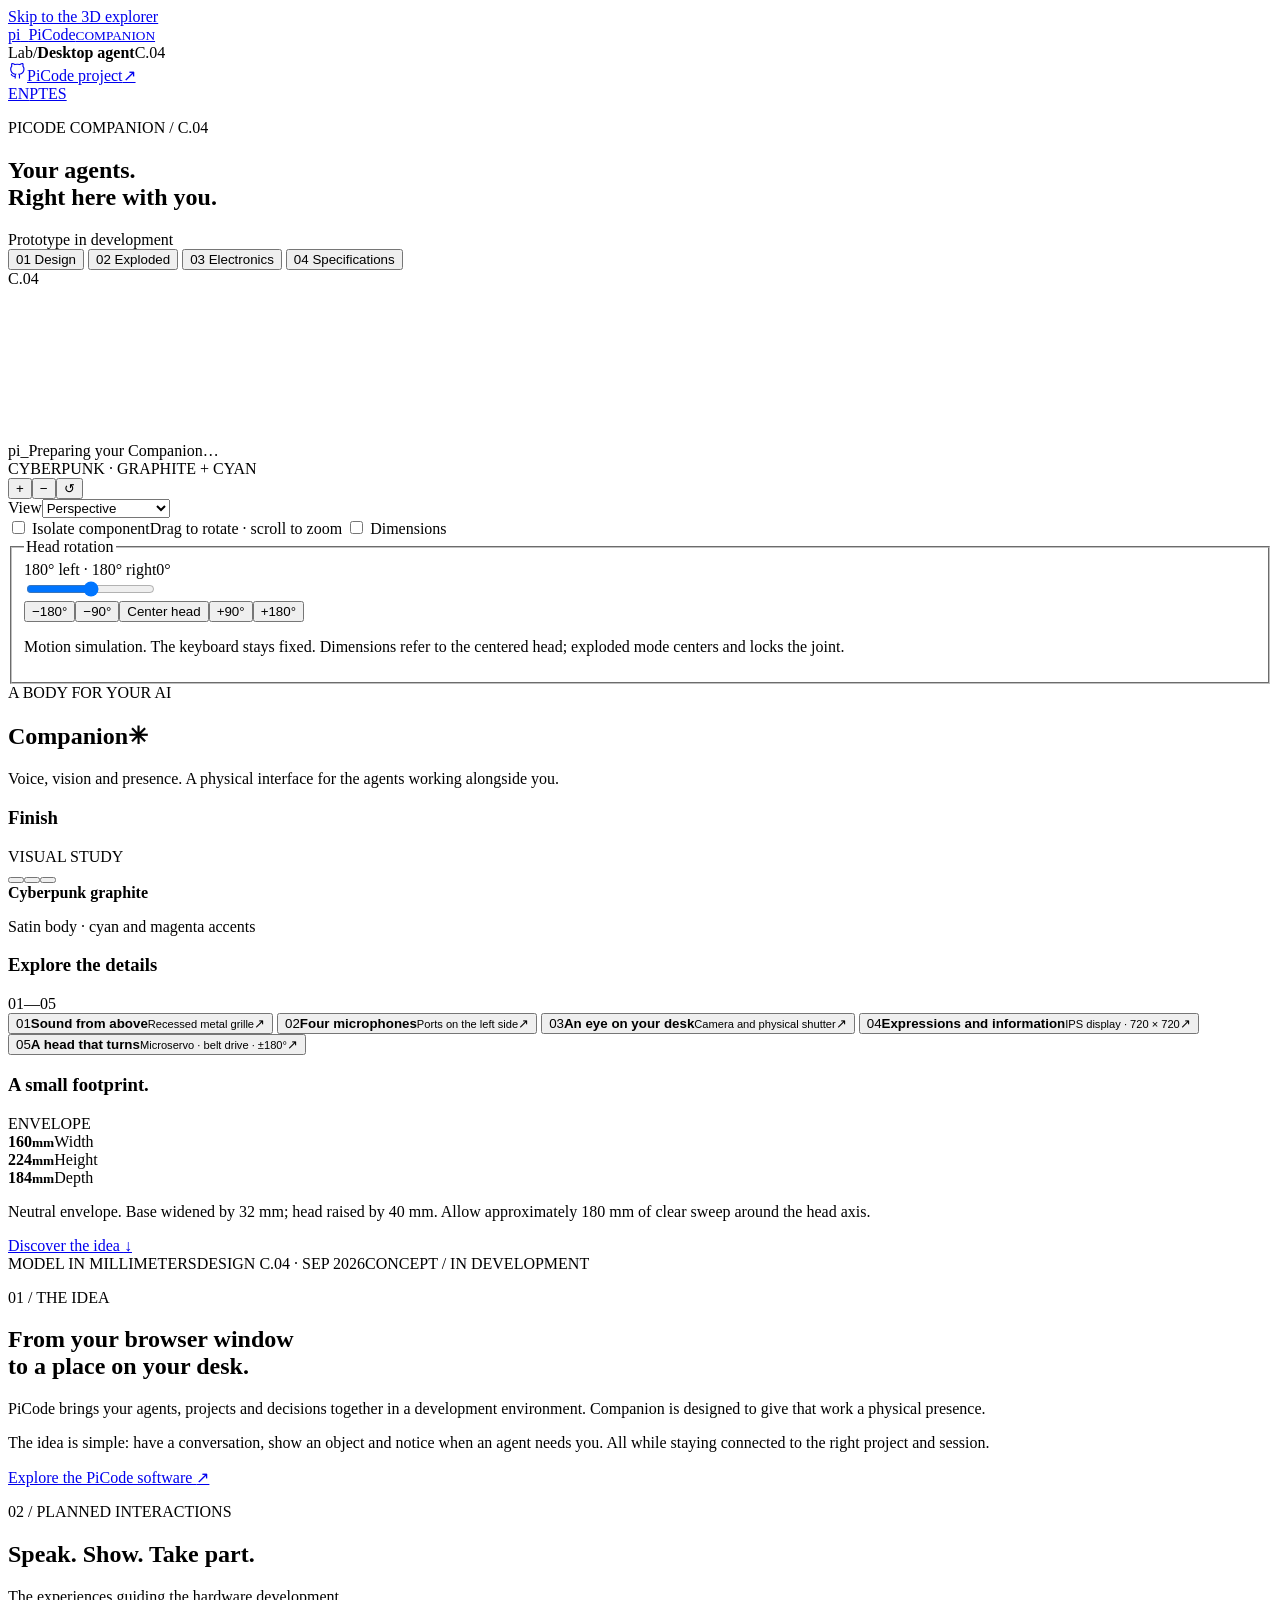
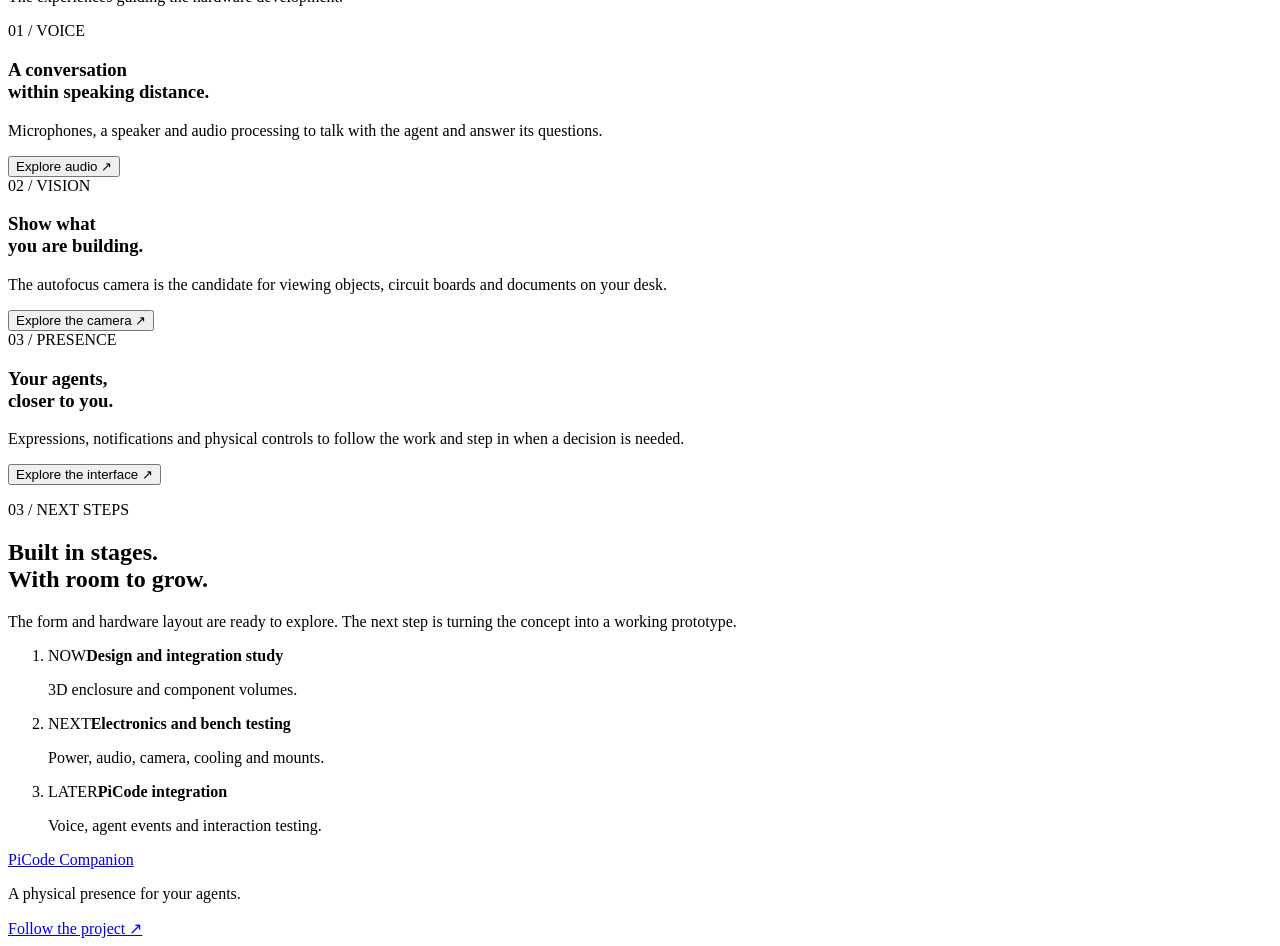
==== commit 17b19084: "Add C.04 rotating head with positional microservo belt drive" ====
--- a/public/index.html
+++ b/public/index.html
@@ -12,6 +12,7 @@
   <link rel="icon" href="/favicon.svg" type="image/svg+xml">
   <link rel="stylesheet" href="/styles.css">
   <script src="/locales/en.js" defer></script>
+  <script src="/motion.js" defer></script>
   <script src="/viewer.js" defer></script>
   <script src="/app.js" defer></script>
 <link rel="canonical" href="https://picode-companion-c02.vercel.app/en/"><meta property="og:url" content="https://picode-companion-c02.vercel.app/en/"><meta property="og:locale" content="en_US"><link rel="alternate" hreflang="en" href="https://picode-companion-c02.vercel.app/en/"><link rel="alternate" hreflang="pt-BR" href="https://picode-companion-c02.vercel.app/pt/"><meta property="og:locale:alternate" content="pt_BR"><link rel="alternate" hreflang="es" href="https://picode-companion-c02.vercel.app/es/"><meta property="og:locale:alternate" content="es_ES"><link rel="alternate" hreflang="x-default" href="https://picode-companion-c02.vercel.app/en/"></head>
@@ -19,13 +20,13 @@
 <a class="skip-link" href="#explorar">Skip to the 3D explorer</a>
 <header class="header">
   <a href="/en/" class="brand" aria-label="PiCode Companion, home"><span class="brand-symbol" aria-hidden="true">pi<span>_</span></span><span class="brand-type">PiCode<small>COMPANION</small></span></a>
-  <div class="breadcrumb"><span>Lab</span><span aria-hidden="true">/</span><strong>Desktop agent</strong><span class="revision">C.03</span></div>
+  <div class="breadcrumb"><span>Lab</span><span aria-hidden="true">/</span><strong>Desktop agent</strong><span class="revision">C.04</span></div>
   <a class="github-link" href="https://github.com/cfpperche/picode" target="_blank" rel="noopener noreferrer"><svg viewbox="0 0 24 24" width="19" height="19" fill="none" stroke="currentColor" stroke-width="1.6" aria-hidden="true"><path d="M9 19c-4.3 1.3-4.3-2.2-6-2.7M15 22v-3.5c0-1 .1-1.7-.5-2.4 3.3-.4 6.8-1.6 6.8-7.4a5.8 5.8 0 0 0-1.5-4c.2-.7.7-2-.2-3.7 0 0-1.2-.4-4 1.5a13 13 0 0 0-7.2 0C5.6.6 4.4 1 4.4 1c-.9 1.7-.4 3-.2 3.7a5.8 5.8 0 0 0-1.5 4c0 5.8 3.5 7 6.8 7.4-.6.7-.6 1.4-.5 2.4V22" transform="translate(1 1) scale(.9)"/></svg><span>PiCode project</span><span aria-hidden="true">↗</span></a>
 <nav class="language-switcher" aria-label="Language"><a href="/en/" data-language="en" lang="en" hreflang="en" aria-label="English" aria-current="page">EN</a><a href="/pt/" data-language="pt" lang="pt-BR" hreflang="pt-BR" aria-label="Português">PT</a><a href="/es/" data-language="es" lang="es" hreflang="es" aria-label="Español">ES</a></nav></header>
 <main id="picode-cyber-c">
   <div class="workspace" id="explorar">
     <section class="studio" aria-label="Prototype explorer">
-      <div class="scene-heading"><div><p class="eyebrow">PICODE COMPANION / C.03</p><h1>Your agents.<br><span>Right here with you.</span></h1></div><span class="concept-tag">Prototype in development</span></div>
+      <div class="scene-heading"><div><p class="eyebrow">PICODE COMPANION / C.04</p><h1>Your agents.<br><span>Right here with you.</span></h1></div><span class="concept-tag">Prototype in development</span></div>
       <div class="mode-bar" role="group" aria-label="Exploration mode">
         <button type="button" class="mode-button active" data-mode="exterior" aria-pressed="true"><span class="mode-number">01</span> Design</button>
         <button type="button" class="mode-button" data-mode="explode" aria-pressed="false"><span class="mode-number">02</span> Exploded</button>
@@ -33,7 +34,7 @@
         <button type="button" class="mode-button" data-mode="specs" aria-pressed="false"><span class="mode-number">04</span> Specifications</button>
       </div>
       <div class="scene-body">
-        <span class="scene-watermark" aria-hidden="true">C.03</span>
+        <span class="scene-watermark" aria-hidden="true">C.04</span>
         <div class="pcc-stage" data-nojs="Enable JavaScript to explore the 3D model.">
           <canvas id="pcc-canvas" tabindex="0" role="img" aria-label="PiCode Companion in 3D. Graphite enclosure, square display, six keys, metal lever and top speaker. Drag or use the arrow keys to rotate; plus and minus adjust zoom."></canvas>
           <svg id="pcc-overlay" aria-hidden="true"></svg>
@@ -48,26 +49,28 @@
         <label class="dimensions-toggle"><input type="checkbox" id="pcc-isolate"><span class="switch" aria-hidden="true"></span> Isolate component</label><span class="gesture-help">Drag to rotate · scroll to zoom</span>
         <label class="dimensions-toggle"><input type="checkbox" id="pcc-dims"><span class="switch" aria-hidden="true"></span> Dimensions</label>
       </div>
+      <fieldset class="head-control" id="pcc-head-controls"><legend>Head rotation</legend><div class="head-control-heading"><label for="pcc-head-angle">180° left · 180° right</label><output id="pcc-head-value" for="pcc-head-angle">0°</output></div><input type="range" id="pcc-head-angle" min="-180" max="180" step="1" value="0"><div class="head-presets"><button type="button" data-head-angle="-180">−180°</button><button type="button" data-head-angle="-90">−90°</button><button type="button" data-head-angle="0">Center head</button><button type="button" data-head-angle="90">+90°</button><button type="button" data-head-angle="180">+180°</button></div><p class="small">Motion simulation. The keyboard stays fixed. Dimensions refer to the centered head; exploded mode centers and locks the joint.</p></fieldset>
       <select id="pcc-mode" hidden aria-hidden="true"><option value="exterior">Exterior</option><option value="inside">Interior</option><option value="explode">Exploded</option></select>
-      <select id="pcc-component" hidden aria-hidden="true"><option value="all">Overview</option><option value="camera">Camera</option><option value="mic">Microphones</option><option value="speaker">Speaker</option><option value="sensors">Sensors</option><option value="compute">Computing</option><option value="display">Display</option><option value="ports">Connections</option></select>
+      <select id="pcc-component" hidden aria-hidden="true"><option value="all">Overview</option><option value="camera">Camera</option><option value="mic">Microphones</option><option value="speaker">Speaker</option><option value="sensors">Sensors</option><option value="compute">Computing</option><option value="display">Display</option><option value="ports">Connections</option><option value="rotation">Rotating base</option></select>
     </section>
     <aside class="inspector" aria-label="Companion details">
       <div class="inspector-heading"><span class="eyebrow">A BODY FOR YOUR AI</span><h2>Companion<span class="asterisk" aria-hidden="true">✳</span></h2><p>Voice, vision and presence. A physical interface for the agents working alongside you.</p></div>
       <div class="panel" data-panel="exterior">
         <section class="inspector-section finish-section"><div class="section-label"><h3>Finish</h3><span>VISUAL STUDY</span></div><div class="swatches" role="group" aria-label="Prototype finish"><button type="button" class="swatch active" data-finish="graphite" aria-label="Cyberpunk graphite" aria-pressed="true"><span class="swatch-color graphite"></span></button><button type="button" class="swatch" data-finish="pearl" aria-label="Cyberpunk pearl" aria-pressed="false"><span class="swatch-color pearl"></span></button><button type="button" class="swatch" data-finish="pink" aria-label="Retro pink" aria-pressed="false"><span class="swatch-color pink"></span></button></div><strong id="finish-name">Cyberpunk graphite</strong><p class="small" id="finish-description">Satin body · cyan and magenta accents</p></section>
-        <section class="inspector-section"><div class="section-label"><h3>Explore the details</h3><span>01—04</span></div><div class="detail-list">
+        <section class="inspector-section"><div class="section-label"><h3>Explore the details</h3><span>01—05</span></div><div class="detail-list">
           <button type="button" data-component="speaker"><span class="detail-number">01</span><span><strong>Sound from above</strong><small>Recessed metal grille</small></span><span aria-hidden="true">↗</span></button>
           <button type="button" data-component="mic"><span class="detail-number">02</span><span><strong>Four microphones</strong><small>Ports on the left side</small></span><span aria-hidden="true">↗</span></button>
           <button type="button" data-component="camera"><span class="detail-number">03</span><span><strong>An eye on your desk</strong><small>Camera and physical shutter</small></span><span aria-hidden="true">↗</span></button>
           <button type="button" data-component="display"><span class="detail-number">04</span><span><strong>Expressions and information</strong><small>IPS display · 720 × 720</small></span><span aria-hidden="true">↗</span></button>
+          <button type="button" data-component="rotation"><span class="detail-number">05</span><span><strong>A head that turns</strong><small>Microservo · belt drive · ±180°</small></span><span aria-hidden="true">↗</span></button>
         </div></section>
-        <section class="inspector-section dimensions-block"><div class="section-label"><h3>A small footprint.</h3><span>ENVELOPE</span></div><div class="dimension-values"><div><strong>129<small>mm</small></strong><span>Width</span></div><div><strong>184<small>mm</small></strong><span>Height</span></div><div><strong>184<small>mm</small></strong><span>Depth</span></div></div><p class="small">Nominal dimensions of the C.03 model.</p></section>
+        <section class="inspector-section dimensions-block"><div class="section-label"><h3>A small footprint.</h3><span>ENVELOPE</span></div><div class="dimension-values"><div><strong>160<small>mm</small></strong><span>Width</span></div><div><strong>224<small>mm</small></strong><span>Height</span></div><div><strong>184<small>mm</small></strong><span>Depth</span></div></div><p class="small">Neutral envelope. Base widened by 32 mm; head raised by 40 mm. Allow approximately 180 mm of clear sweep around the head axis.</p></section>
       </div>
       <div class="panel" data-panel="explode" hidden>
-        <section class="inspector-section"><div class="section-label"><h3>Inside the form</h3><span>DETAILED ASSEMBLY</span></div><p>Separate the assembly to explore the enclosure, bezel, controls and space reserved for each module.</p><div class="assembly-list"><div><span>01</span><strong>Grille and acoustic chamber</strong><small>Top-mounted speaker</small></div><div><span>02</span><strong>Enclosure and bezel</strong><small>Rounded body with a continuous top</small></div><div><span>03</span><strong>Electronics</strong><small>Board, camera, display and sensors</small></div><div><span>04</span><strong>Base and controls</strong><small>Six keys, lever and button</small></div></div><p class="engineering-note">C.03 adds supplier ReSpeaker geometry, proposed cradles and flat CSI routing. Other modules remain simplified; fits and cable connections require validation.</p></section>
+        <section class="inspector-section"><div class="section-label"><h3>Inside the form</h3><span>DETAILED ASSEMBLY</span></div><p>Separate the assembly to explore the enclosure, bezel, controls and space reserved for each module.</p><div class="assembly-list"><div><span>01</span><strong>Grille and acoustic chamber</strong><small>Top-mounted speaker</small></div><div><span>02</span><strong>Enclosure and bezel</strong><small>Rounded body with a continuous top</small></div><div><span>03</span><strong>Electronics</strong><small>Board, camera, display and sensors</small></div><div><span>04</span><strong>Base and controls</strong><small>Six keys, lever and button</small></div><div><span>05</span><strong>Rotating joint</strong><small>Microservo, belt, bearings and hollow spindle</small></div></div><p class="engineering-note">C.04 adds a bearing-supported rotating tray, microservo, 72:48 belt drive and flexible harness reserve. Motor sizing, bearing fits and cable flex require bench validation.</p></section>
       </div>
       <div class="panel" data-panel="inside" hidden>
-        <section class="inspector-section"><div class="section-label"><h3>Reference hardware</h3><span>UNDER EVALUATION</span></div><p>Components shown to scale, with room for connections and cooling.</p><div class="hardware-list">
+        <section class="inspector-section"><div class="section-label"><h3>Reference hardware</h3><span>UNDER EVALUATION</span></div><p>Components shown to scale, with room for connections and cooling.</p><div class="hardware-list"><button type="button" data-component="rotation"><span class="chip-icon" aria-hidden="true">PAN</span><span><strong>Rotating base</strong><small>SC09 + 3:2 belt transmission</small></span><span aria-hidden="true">↗</span></button>
           <button type="button" data-component="compute"><span class="chip-icon" aria-hidden="true">CPU</span><span><strong>Compute Module 5</strong><small>8 GB · CM5-NANO-B carrier</small></span><span aria-hidden="true">↗</span></button>
           <button type="button" data-component="mic"><span class="chip-icon" aria-hidden="true">MIC</span><span><strong>ReSpeaker XVF3800</strong><small>4 microphones · Ø100 mm board</small></span><span aria-hidden="true">↗</span></button>
           <button type="button" data-component="camera"><span class="chip-icon" aria-hidden="true">CAM</span><span><strong>Camera Module 3</strong><small>Autofocus · 25 × 24 mm</small></span><span aria-hidden="true">↗</span></button>
@@ -77,13 +80,13 @@
         </div><p class="engineering-note">Preliminary selection. Electrical compatibility, thermal performance and acoustics require bench testing.</p></section>
       </div>
       <div class="panel" data-panel="specs" hidden>
-        <section class="inspector-section"><div class="section-label"><h3>Specifications</h3><span>C.03</span></div><table class="spec-table"><caption class="sr-only">Preliminary specifications of the PiCode Companion model</caption><tbody><tr><th scope="row">Dimensions W × H × D</th><td>129 × 184 × 184 mm</td></tr><tr><th scope="row">Display</th><td>IPS 4″ · 720 × 720</td></tr><tr><th scope="row">Proposed computing</th><td>CM5 · 8 GB</td></tr><tr><th scope="row">Vision</th><td>Camera Module 3</td></tr><tr><th scope="row">Audio</th><td>4 side microphones<br>Top-mounted speaker</td></tr><tr><th scope="row">Planned sensors</th><td>ToF distance and light</td></tr><tr><th scope="row">Controls</th><td>6 keys, lever and button</td></tr><tr><th scope="row">Capture</th><td>Proposed shutter and mute switch</td></tr><tr><th scope="row">Planned power supply</th><td>USB-C · 5 V<br>Power budget to be validated</td></tr><tr><th scope="row">Planned manufacturing</th><td>3D printing and assembly</td></tr></tbody></table><p class="engineering-note">The scale refers to the geometric model. This revision is not yet released for manufacturing.</p></section>
+        <section class="inspector-section"><div class="section-label"><h3>Specifications</h3><span>C.04</span></div><table class="spec-table"><caption class="sr-only">Preliminary specifications of the PiCode Companion model</caption><tbody><tr><th scope="row">Dimensions W × H × D</th><td>160 × 224 × 184 mm</td></tr><tr><th scope="row">Display</th><td>IPS 4″ · 720 × 720</td></tr><tr><th scope="row">Proposed computing</th><td>CM5 · 8 GB</td></tr><tr><th scope="row">Vision</th><td>Camera Module 3</td></tr><tr><th scope="row">Audio</th><td>4 side microphones<br>Top-mounted speaker</td></tr><tr><th scope="row">Planned sensors</th><td>ToF distance and light</td></tr><tr><th scope="row">Head rotation</th><td>−180° to +180°</td></tr><tr><th scope="row">Proposed actuator</th><td>SC09 · 300° positional servo</td></tr><tr><th scope="row">Transmission</th><td>72:48 · GT2 belt · 220 × 6 mm</td></tr><tr><th scope="row">Joint support</th><td>2 × 6805 · hollow spindle Ø16 mm bore</td></tr><tr><th scope="row">Controls</th><td>6 keys, lever and button</td></tr><tr><th scope="row">Capture</th><td>Proposed shutter and mute switch</td></tr><tr><th scope="row">Planned power supply</th><td>USB-C · 5 V logic<br>Separate regulated 6 V motor rail<br>Power budget to be validated</td></tr><tr><th scope="row">Planned manufacturing</th><td>3D printing and assembly</td></tr></tbody></table><p class="engineering-note">The scale refers to the geometric model. This revision is not yet released for manufacturing.</p></section>
       </div>
       <div class="selection-note" id="selection-note" hidden><span class="eyebrow">ON THE MODEL</span><p id="pcc-detail" aria-live="polite">Select a component to learn more.</p><button type="button" id="pcc-shutter" aria-pressed="false" hidden>Close shutter</button><button type="button" id="clear-selection" class="text-button">Clear selection</button></div>
       <div class="inspector-end"><a href="#ideia">Discover the idea <span aria-hidden="true">↓</span></a></div>
     </aside>
   </div>
-  <div class="model-foot"><span>MODEL IN MILLIMETERS</span><span>DESIGN C.03 · SEP 2026</span><span>CONCEPT / IN DEVELOPMENT</span></div>
+  <div class="model-foot"><span>MODEL IN MILLIMETERS</span><span>DESIGN C.04 · SEP 2026</span><span>CONCEPT / IN DEVELOPMENT</span></div>
   <section id="ideia" class="story-section">
     <div class="story-title"><p class="eyebrow">01 / THE IDEA</p><h2>From your browser window<br>to a place on your desk.</h2></div>
     <div class="story-copy"><p>PiCode brings your agents, projects and decisions together in a development environment. Companion is designed to give that work a physical presence.</p><p>The idea is simple: have a conversation, show an object and notice when an agent needs you. All while staying connected to the right project and session.</p><a class="inline-link" href="https://github.com/cfpperche/picode" target="_blank" rel="noopener noreferrer">Explore the PiCode software <span aria-hidden="true">↗</span></a></div>
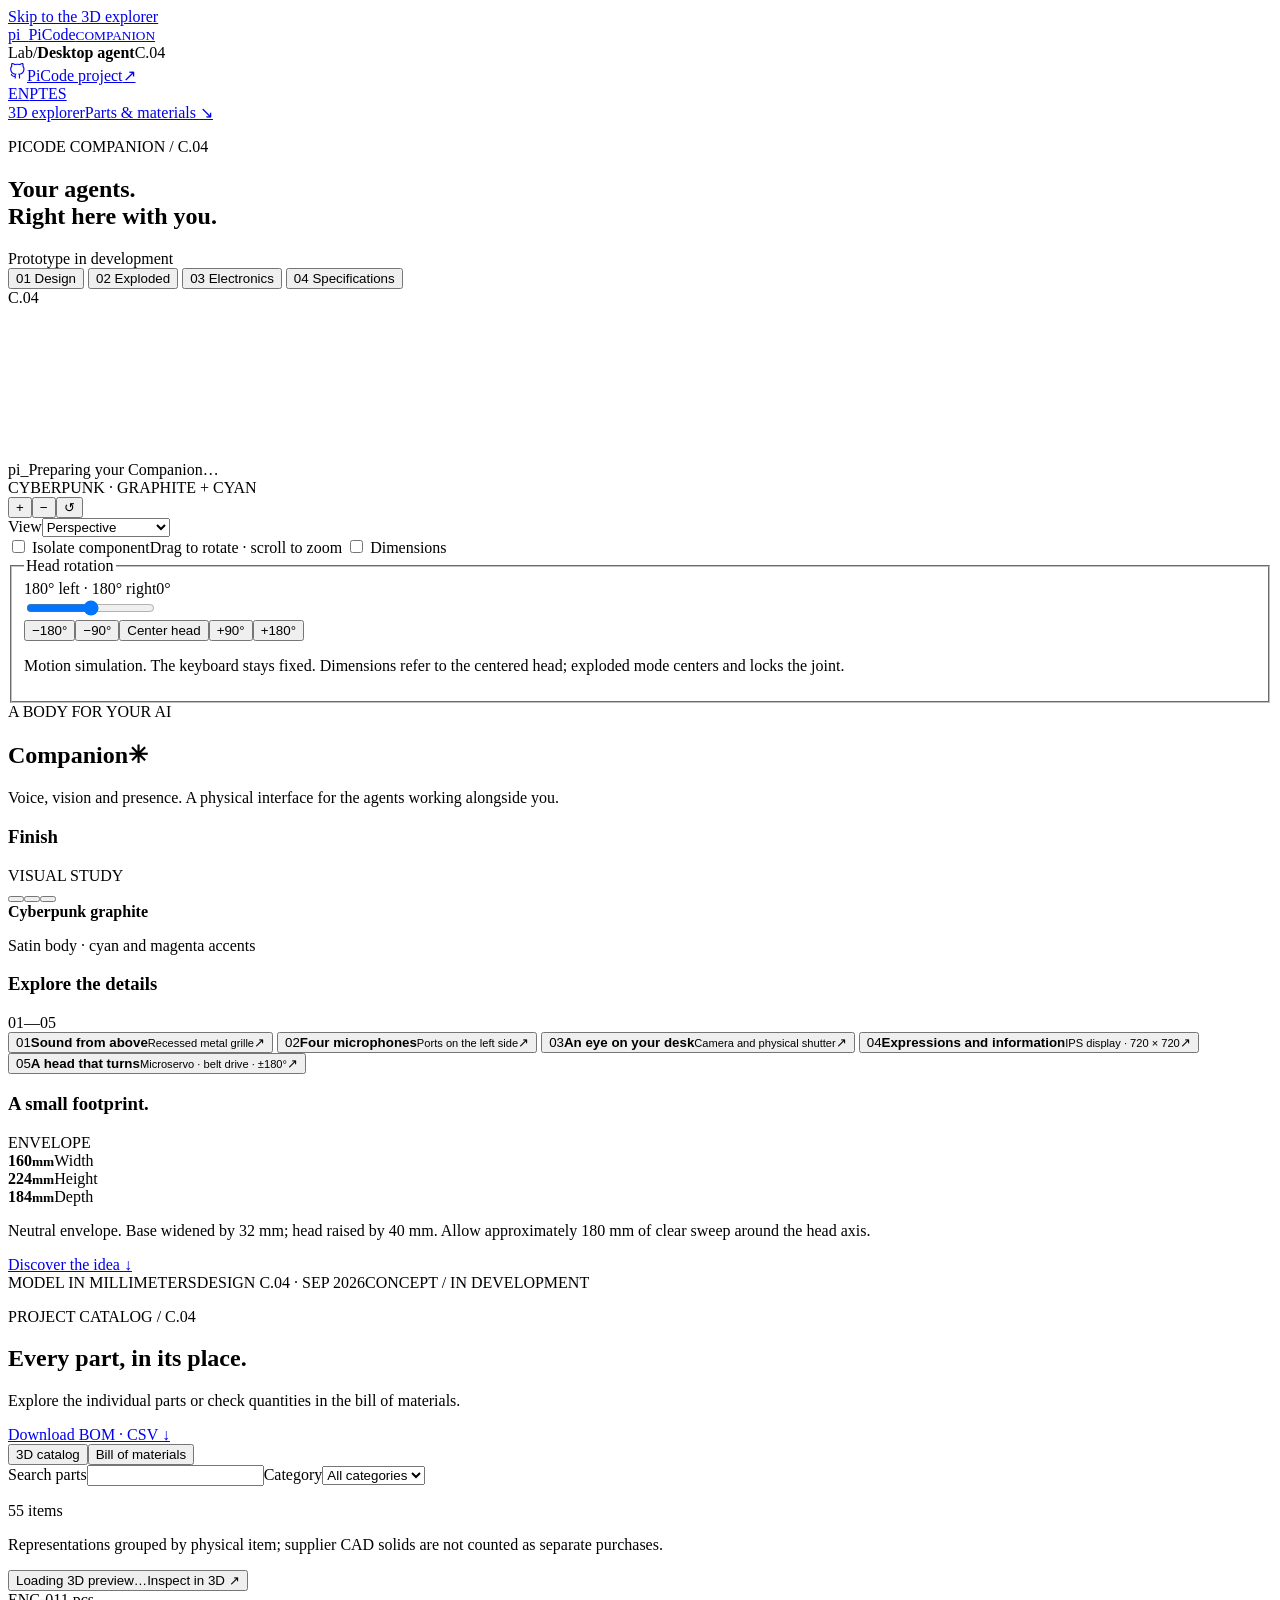
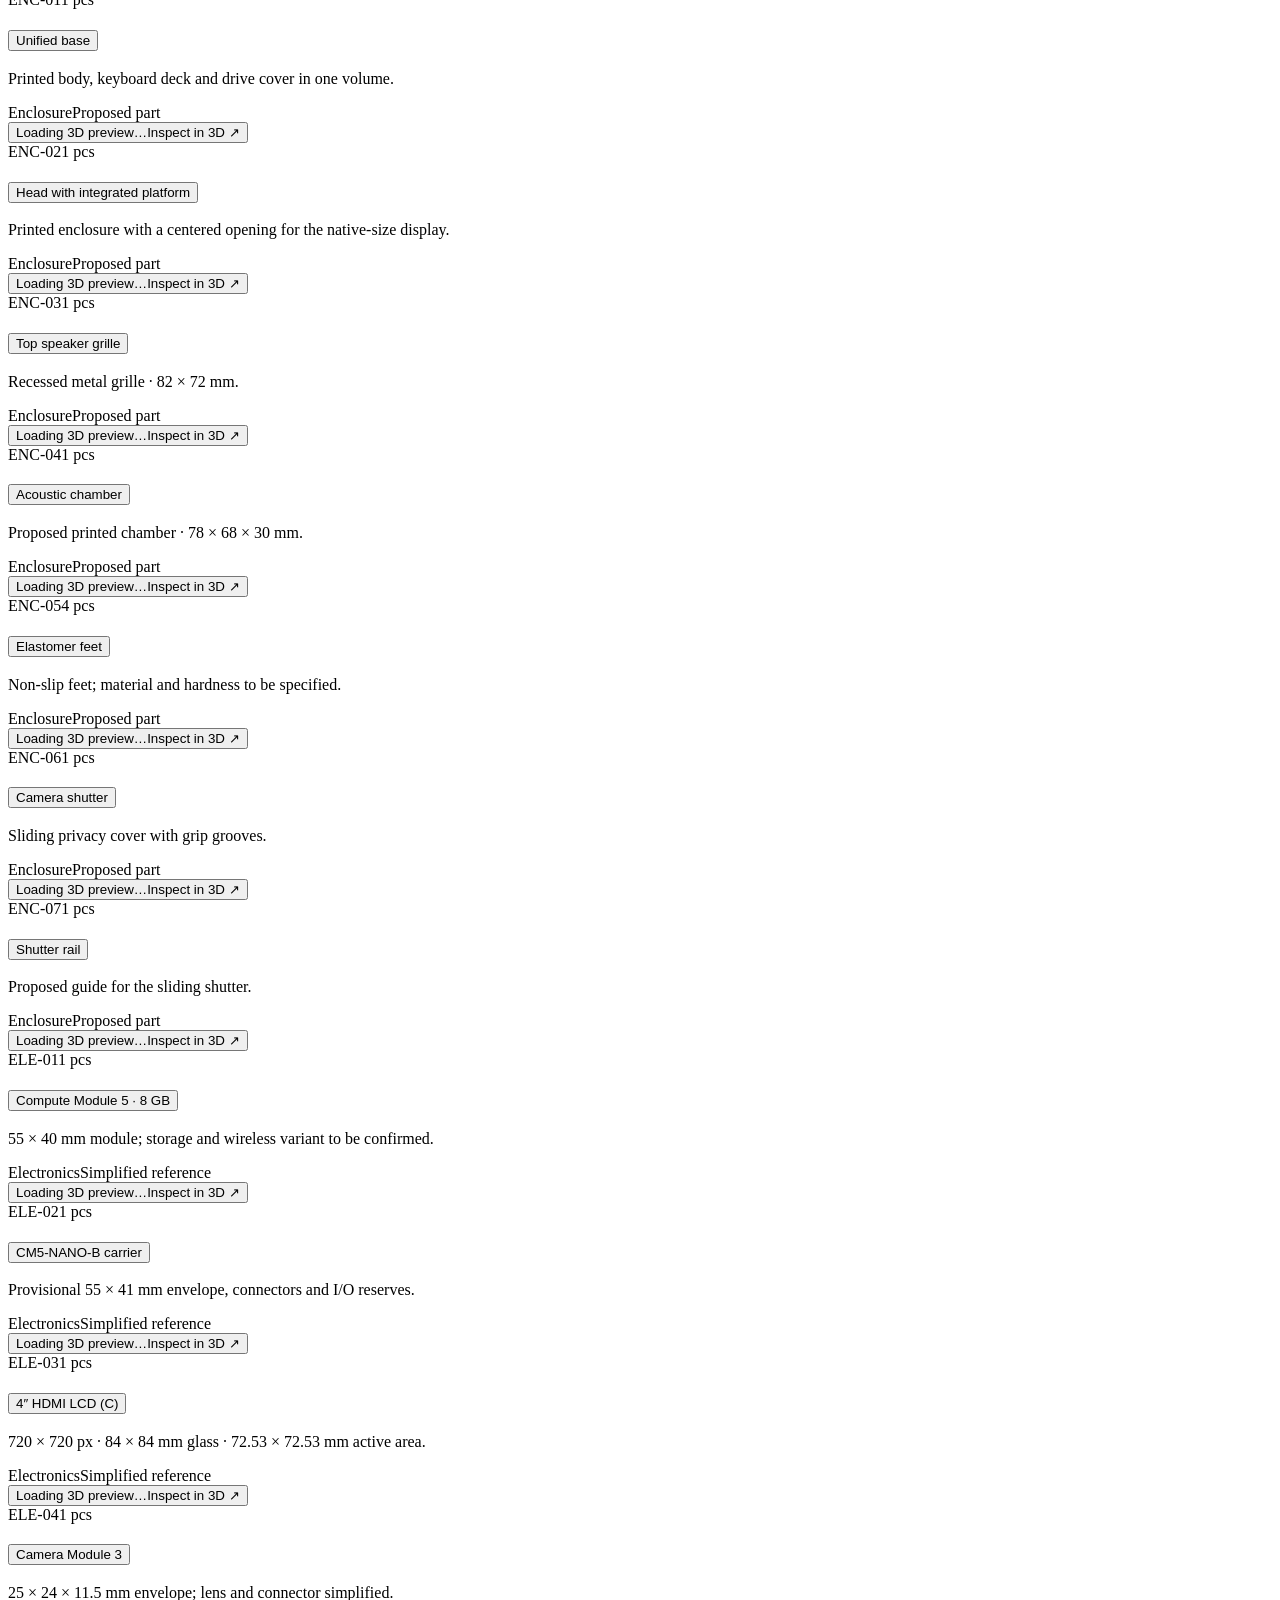
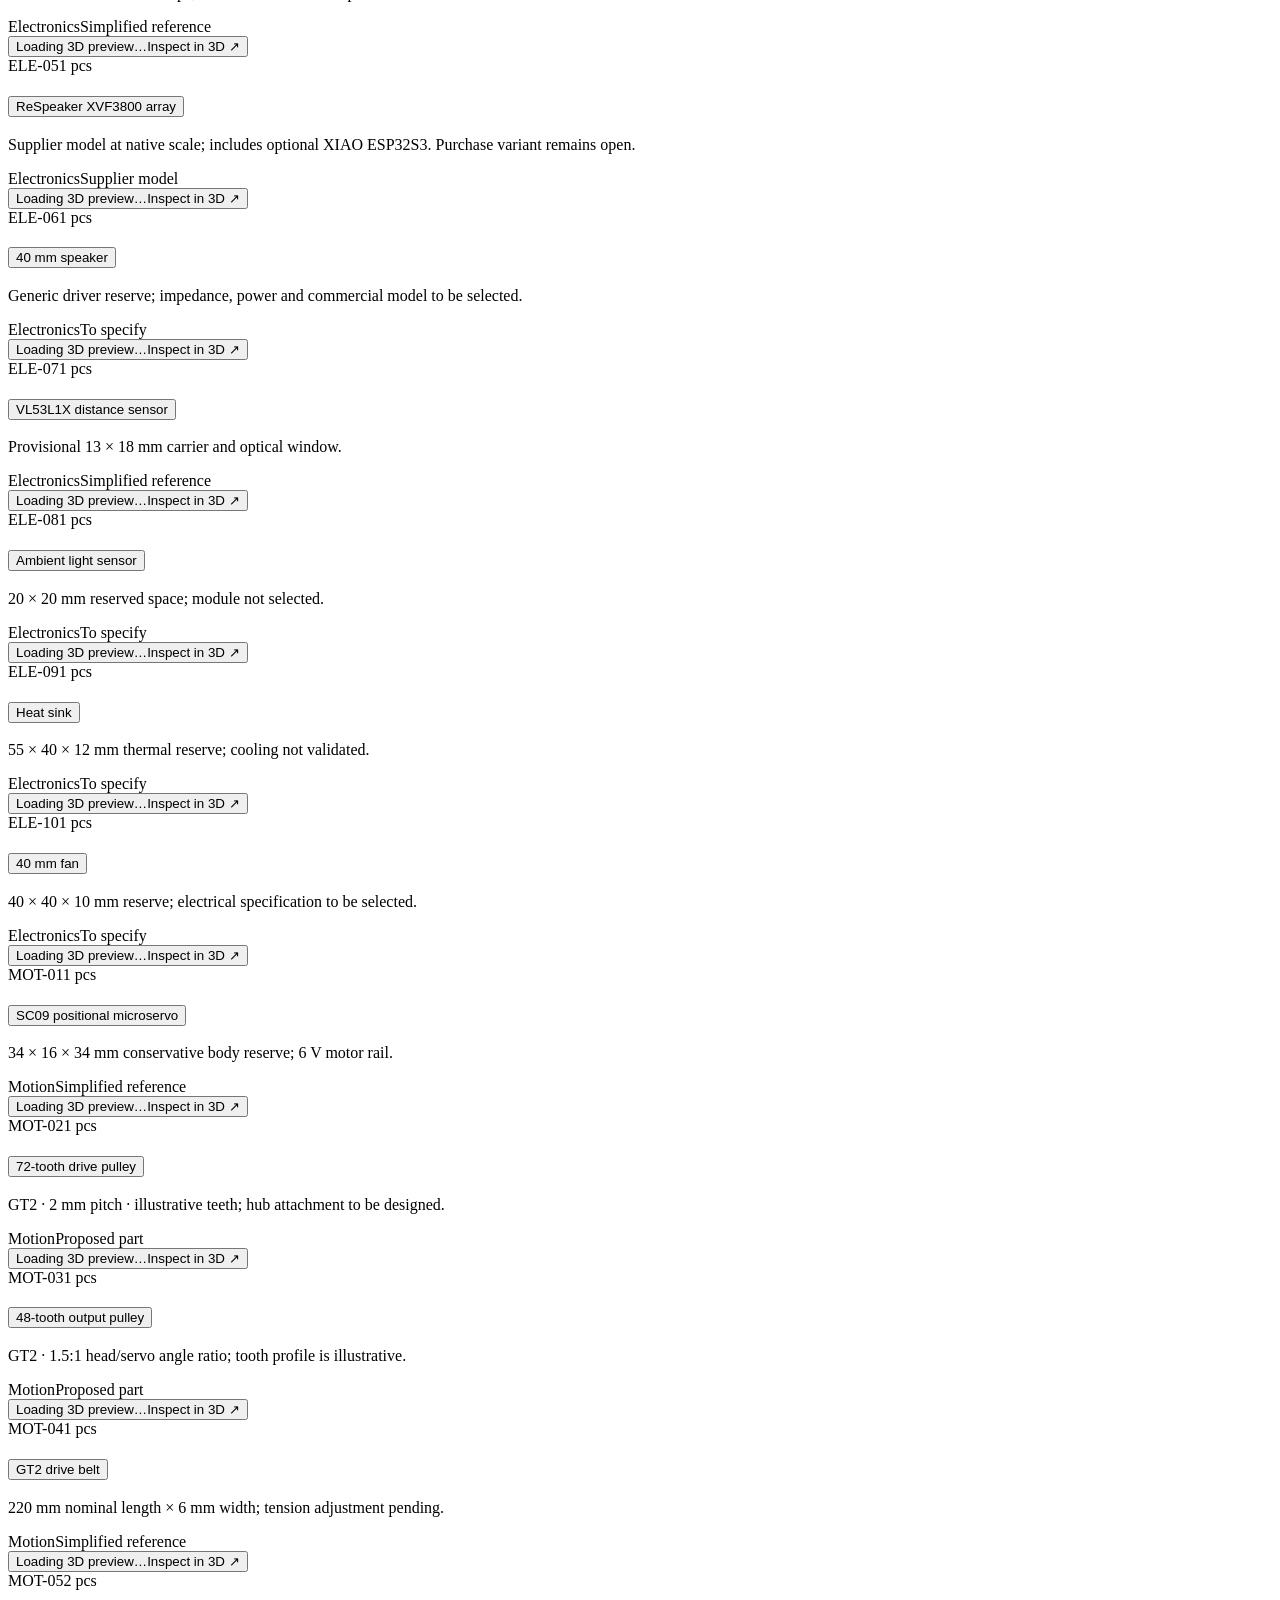
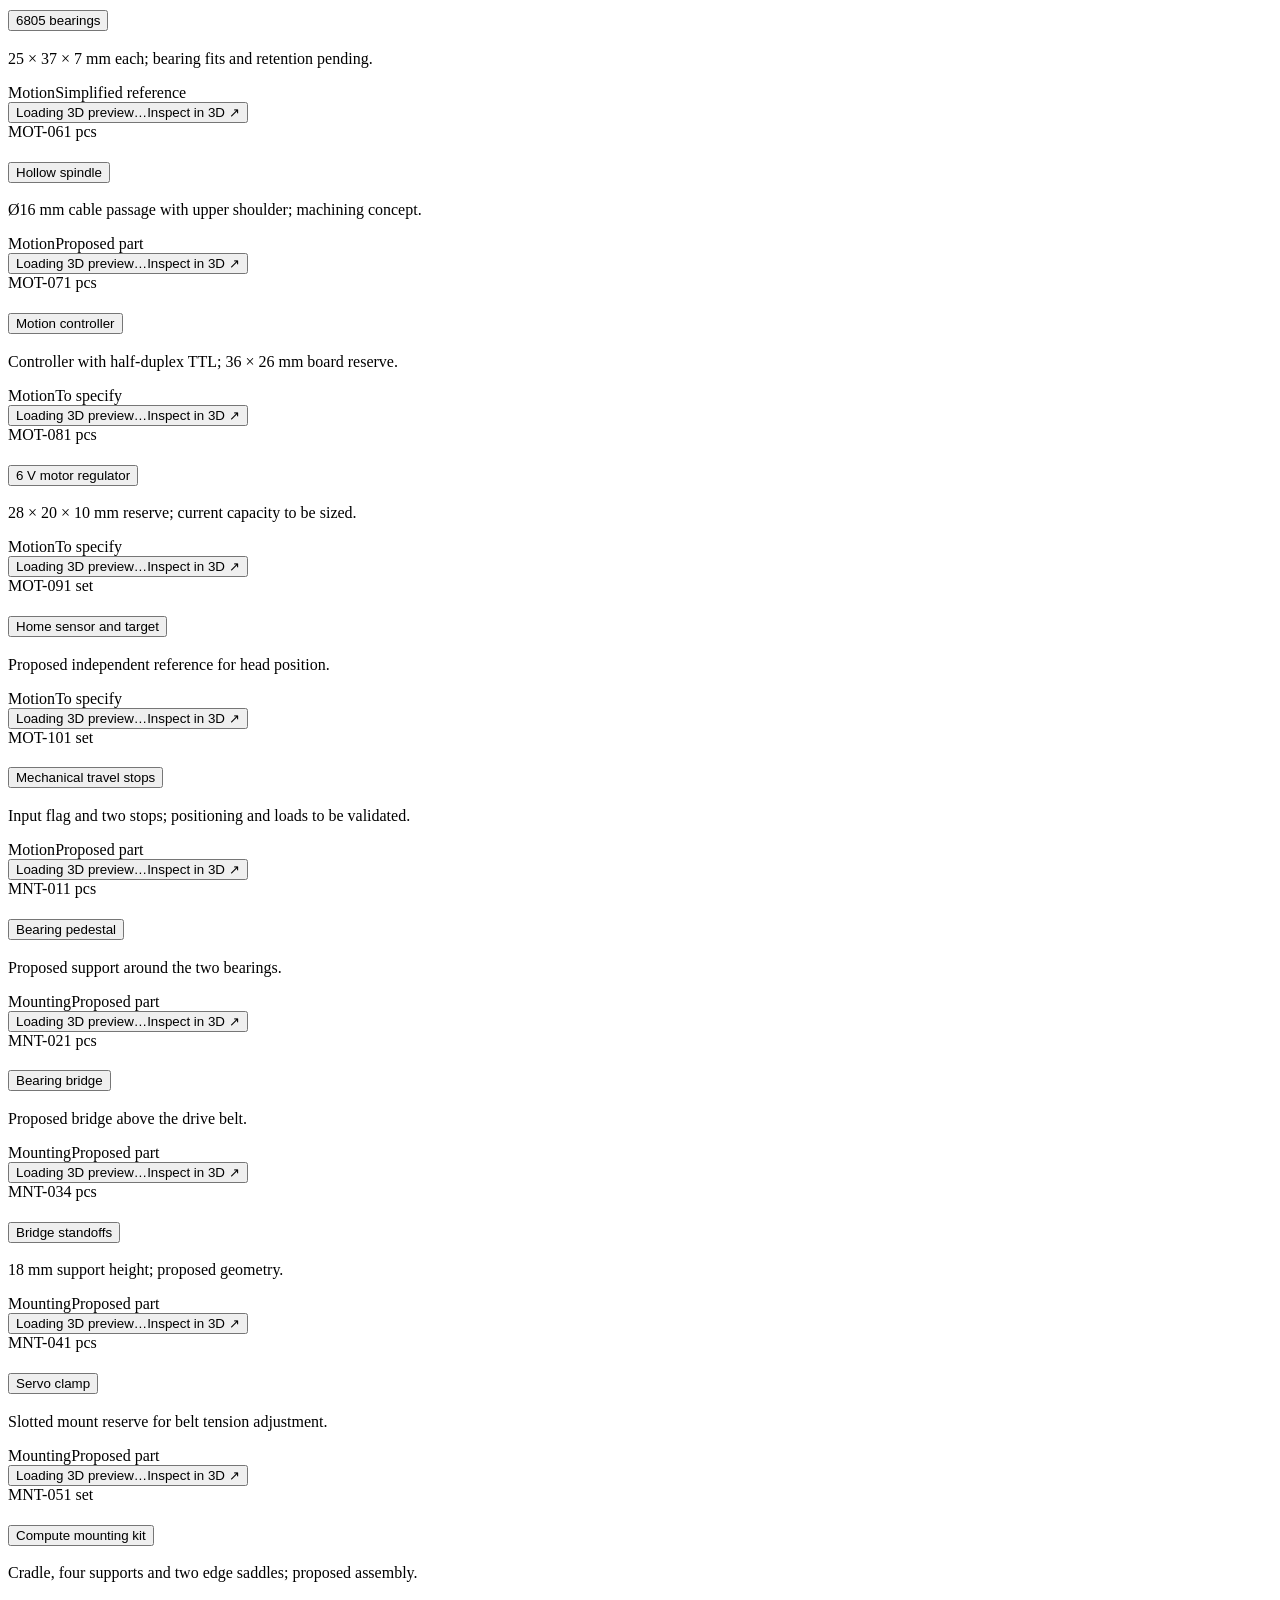
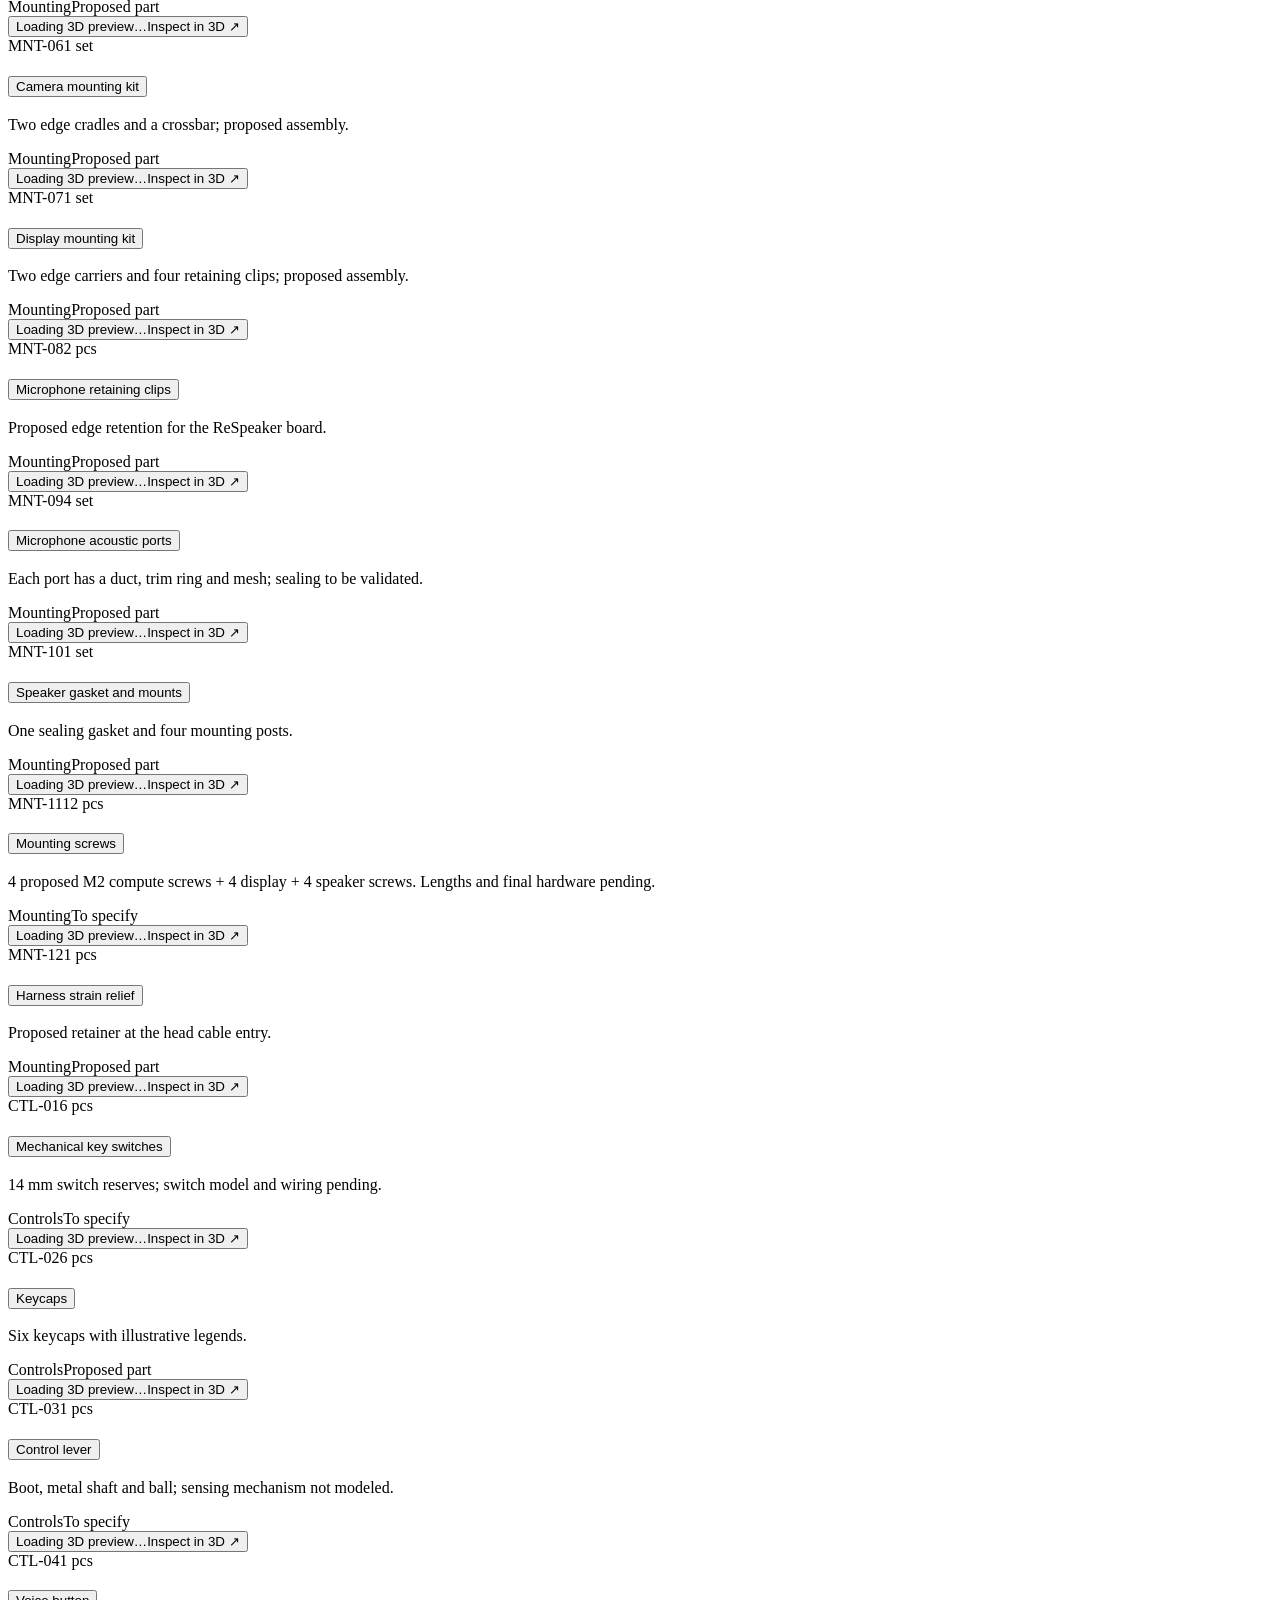
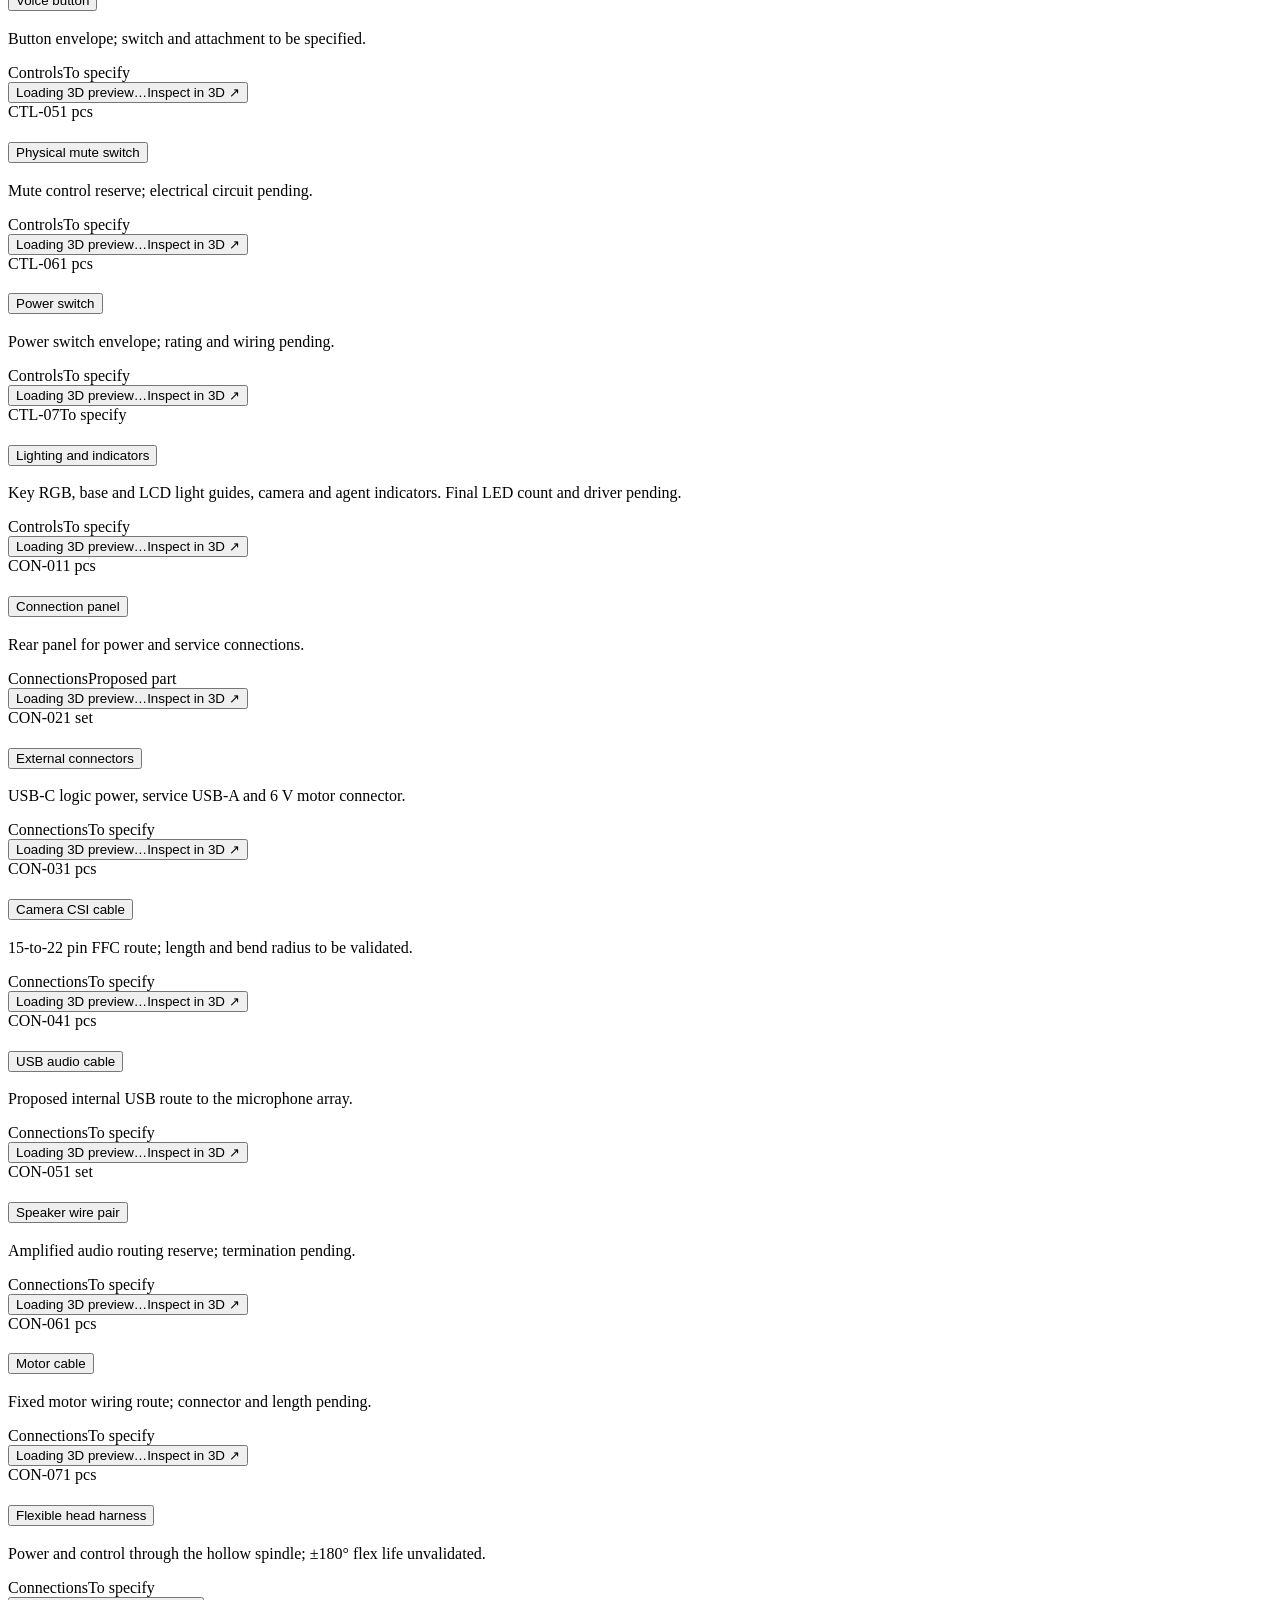
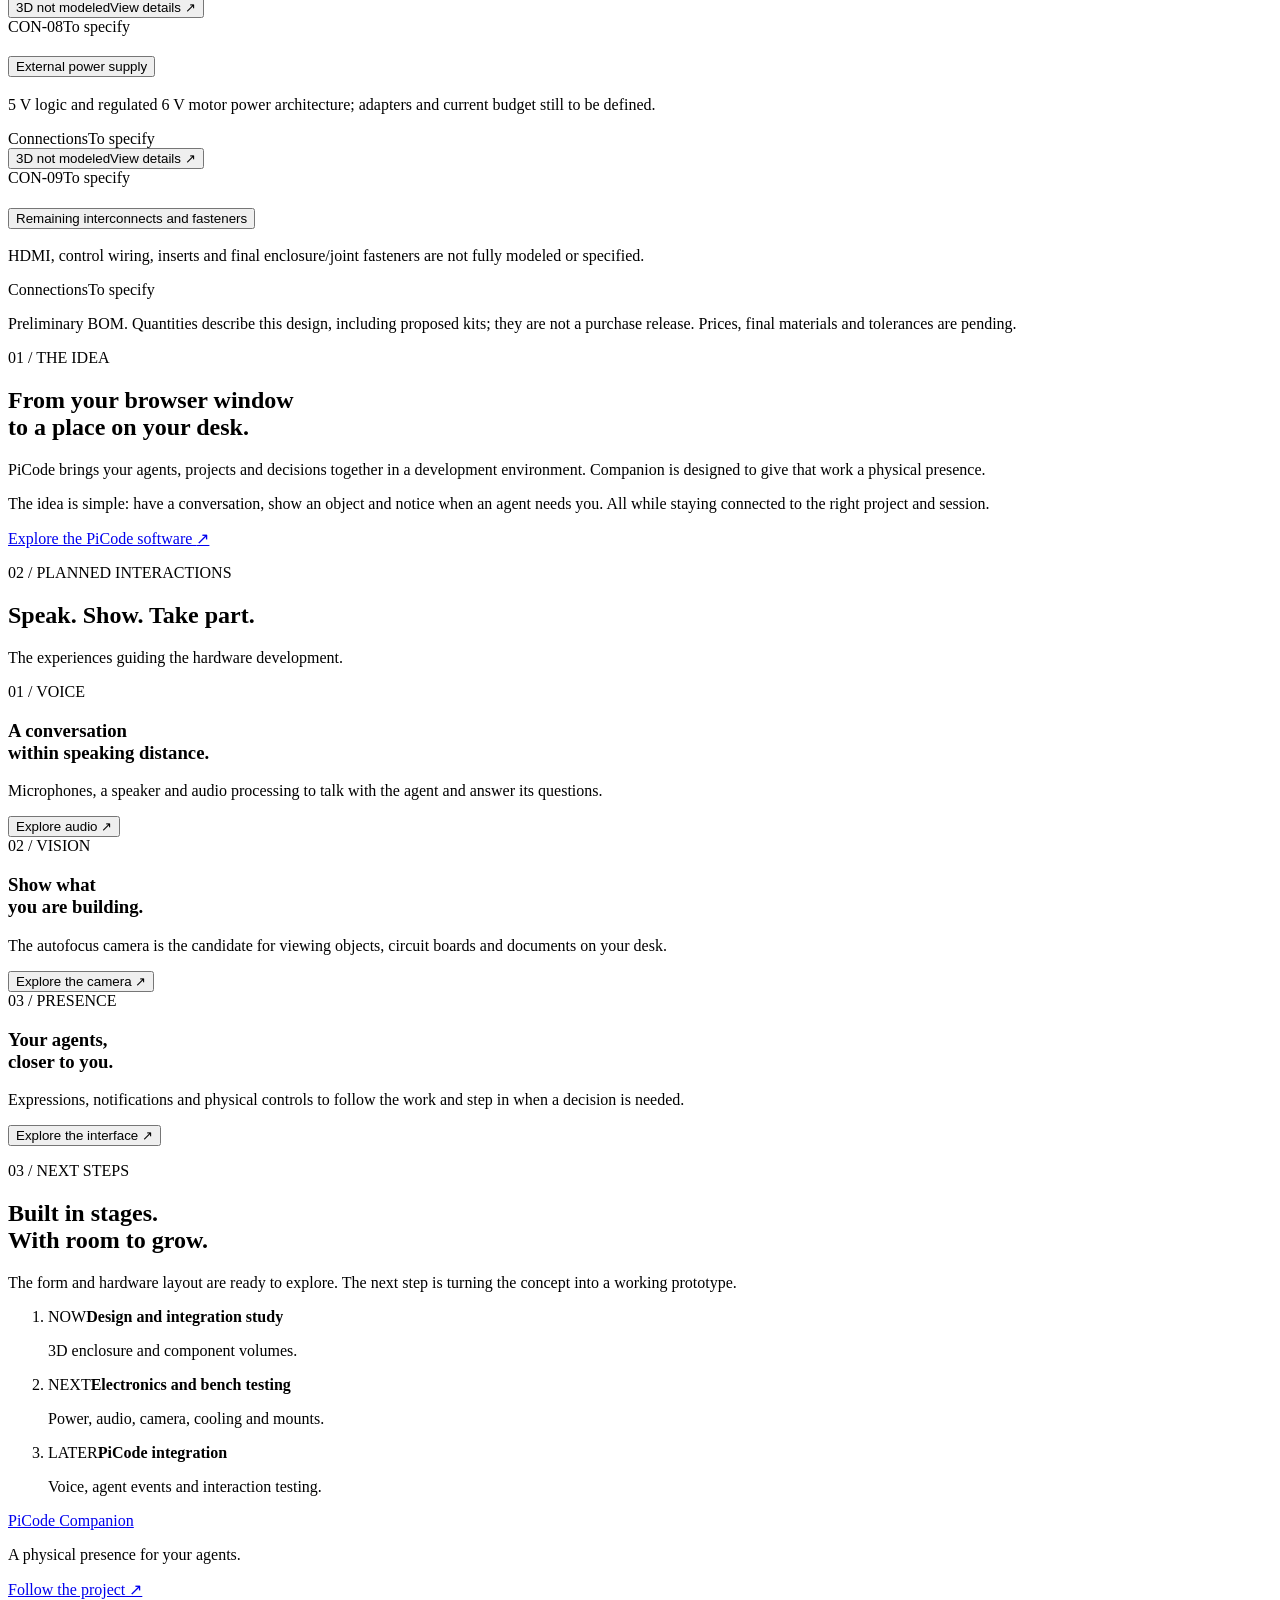
==== commit bd8c1b51: "Add materials catalog with per-part 3D inspection" ====
--- a/public/index.html
+++ b/public/index.html
@@ -13,7 +13,10 @@
   <link rel="stylesheet" href="/styles.css">
   <script src="/locales/en.js" defer></script>
   <script src="/motion.js" defer></script>
+  <script src="/model.js" defer></script>
   <script src="/viewer.js" defer></script>
+  <script src="/part-renderer.js" defer></script>
+  <script src="/catalog.js" defer></script>
   <script src="/app.js" defer></script>
 <link rel="canonical" href="https://picode-companion-c02.vercel.app/en/"><meta property="og:url" content="https://picode-companion-c02.vercel.app/en/"><meta property="og:locale" content="en_US"><link rel="alternate" hreflang="en" href="https://picode-companion-c02.vercel.app/en/"><link rel="alternate" hreflang="pt-BR" href="https://picode-companion-c02.vercel.app/pt/"><meta property="og:locale:alternate" content="pt_BR"><link rel="alternate" hreflang="es" href="https://picode-companion-c02.vercel.app/es/"><meta property="og:locale:alternate" content="es_ES"><link rel="alternate" hreflang="x-default" href="https://picode-companion-c02.vercel.app/en/"></head>
 <body>
@@ -24,6 +27,7 @@
   <a class="github-link" href="https://github.com/cfpperche/picode" target="_blank" rel="noopener noreferrer"><svg viewbox="0 0 24 24" width="19" height="19" fill="none" stroke="currentColor" stroke-width="1.6" aria-hidden="true"><path d="M9 19c-4.3 1.3-4.3-2.2-6-2.7M15 22v-3.5c0-1 .1-1.7-.5-2.4 3.3-.4 6.8-1.6 6.8-7.4a5.8 5.8 0 0 0-1.5-4c.2-.7.7-2-.2-3.7 0 0-1.2-.4-4 1.5a13 13 0 0 0-7.2 0C5.6.6 4.4 1 4.4 1c-.9 1.7-.4 3-.2 3.7a5.8 5.8 0 0 0-1.5 4c0 5.8 3.5 7 6.8 7.4-.6.7-.6 1.4-.5 2.4V22" transform="translate(1 1) scale(.9)"/></svg><span>PiCode project</span><span aria-hidden="true">↗</span></a>
 <nav class="language-switcher" aria-label="Language"><a href="/en/" data-language="en" lang="en" hreflang="en" aria-label="English" aria-current="page">EN</a><a href="/pt/" data-language="pt" lang="pt-BR" hreflang="pt-BR" aria-label="Português">PT</a><a href="/es/" data-language="es" lang="es" hreflang="es" aria-label="Español">ES</a></nav></header>
 <main id="picode-cyber-c">
+  <nav class="project-nav" aria-label="Project navigation"><a href="#explorar">3D explorer</a><a href="#materiais">Parts &amp; materials <span aria-hidden="true">↘</span></a></nav>
   <div class="workspace" id="explorar">
     <section class="studio" aria-label="Prototype explorer">
       <div class="scene-heading"><div><p class="eyebrow">PICODE COMPANION / C.04</p><h1>Your agents.<br><span>Right here with you.</span></h1></div><span class="concept-tag">Prototype in development</span></div>
@@ -87,6 +91,16 @@
     </aside>
   </div>
   <div class="model-foot"><span>MODEL IN MILLIMETERS</span><span>DESIGN C.04 · SEP 2026</span><span>CONCEPT / IN DEVELOPMENT</span></div>
+  <section id="materiais" class="parts-section" aria-labelledby="parts-title">
+<div class="parts-heading"><div><p class="eyebrow">PROJECT CATALOG / C.04</p><h2 id="parts-title">Every part, in its place.</h2><p>Explore the individual parts or check quantities in the bill of materials.</p></div><a class="parts-download" id="bom-download" href="/bom/en.csv" download>Download BOM · CSV <span aria-hidden="true">↓</span></a></div>
+<div class="parts-toolbar"><div class="parts-views" role="group" aria-label="Catalog view"><button type="button" data-catalog-view="grid" aria-pressed="true">3D catalog</button><button type="button" data-catalog-view="table" aria-pressed="false">Bill of materials</button></div><label class="part-search"><span>Search parts</span><input id="part-search" type="search" aria-label="Search by name, ID or specification" autocomplete="off"></label><label class="part-category"><span>Category</span><select id="part-category"><option value="all">All categories</option><option value="Enclosure">Enclosure</option><option value="Electronics">Electronics</option><option value="Motion">Motion</option><option value="Mounting">Mounting</option><option value="Controls">Controls</option><option value="Connections">Connections</option></select></label></div>
+<div class="parts-summary"><p id="parts-count" role="status"><span>55</span> <span>items</span></p><p>Representations grouped by physical item; supplier CAD solids are not counted as separate purchases.</p></div>
+<div class="parts-grid" id="parts-grid"><article class="part-card" data-part="ENC-01" data-category="Enclosure"><button class="part-preview" type="button" data-inspect="ENC-01" aria-label="Unified base"><img data-part-image="ENC-01" width="480" height="320" alt="" hidden><span class="part-preview-status">Loading 3D preview…</span><span class="part-preview-action">Inspect in 3D <span aria-hidden="true">↗</span></span></button><div class="part-card-copy"><div class="part-meta"><span>ENC-01</span><span><span>1</span> <span>pcs</span></span></div><h3><button type="button" data-inspect="ENC-01">Unified base</button></h3><p>Printed body, keyboard deck and drive cover in one volume.</p><div class="part-tags"><span>Enclosure</span><span>Proposed part</span></div></div></article><article class="part-card" data-part="ENC-02" data-category="Enclosure"><button class="part-preview" type="button" data-inspect="ENC-02" aria-label="Head with integrated platform"><img data-part-image="ENC-02" width="480" height="320" alt="" hidden><span class="part-preview-status">Loading 3D preview…</span><span class="part-preview-action">Inspect in 3D <span aria-hidden="true">↗</span></span></button><div class="part-card-copy"><div class="part-meta"><span>ENC-02</span><span><span>1</span> <span>pcs</span></span></div><h3><button type="button" data-inspect="ENC-02">Head with integrated platform</button></h3><p>Printed enclosure with a centered opening for the native-size display.</p><div class="part-tags"><span>Enclosure</span><span>Proposed part</span></div></div></article><article class="part-card" data-part="ENC-03" data-category="Enclosure"><button class="part-preview" type="button" data-inspect="ENC-03" aria-label="Top speaker grille"><img data-part-image="ENC-03" width="480" height="320" alt="" hidden><span class="part-preview-status">Loading 3D preview…</span><span class="part-preview-action">Inspect in 3D <span aria-hidden="true">↗</span></span></button><div class="part-card-copy"><div class="part-meta"><span>ENC-03</span><span><span>1</span> <span>pcs</span></span></div><h3><button type="button" data-inspect="ENC-03">Top speaker grille</button></h3><p>Recessed metal grille · 82 × 72 mm.</p><div class="part-tags"><span>Enclosure</span><span>Proposed part</span></div></div></article><article class="part-card" data-part="ENC-04" data-category="Enclosure"><button class="part-preview" type="button" data-inspect="ENC-04" aria-label="Acoustic chamber"><img data-part-image="ENC-04" width="480" height="320" alt="" hidden><span class="part-preview-status">Loading 3D preview…</span><span class="part-preview-action">Inspect in 3D <span aria-hidden="true">↗</span></span></button><div class="part-card-copy"><div class="part-meta"><span>ENC-04</span><span><span>1</span> <span>pcs</span></span></div><h3><button type="button" data-inspect="ENC-04">Acoustic chamber</button></h3><p>Proposed printed chamber · 78 × 68 × 30 mm.</p><div class="part-tags"><span>Enclosure</span><span>Proposed part</span></div></div></article><article class="part-card" data-part="ENC-05" data-category="Enclosure"><button class="part-preview" type="button" data-inspect="ENC-05" aria-label="Elastomer feet"><img data-part-image="ENC-05" width="480" height="320" alt="" hidden><span class="part-preview-status">Loading 3D preview…</span><span class="part-preview-action">Inspect in 3D <span aria-hidden="true">↗</span></span></button><div class="part-card-copy"><div class="part-meta"><span>ENC-05</span><span><span>4</span> <span>pcs</span></span></div><h3><button type="button" data-inspect="ENC-05">Elastomer feet</button></h3><p>Non-slip feet; material and hardness to be specified.</p><div class="part-tags"><span>Enclosure</span><span>Proposed part</span></div></div></article><article class="part-card" data-part="ENC-06" data-category="Enclosure"><button class="part-preview" type="button" data-inspect="ENC-06" aria-label="Camera shutter"><img data-part-image="ENC-06" width="480" height="320" alt="" hidden><span class="part-preview-status">Loading 3D preview…</span><span class="part-preview-action">Inspect in 3D <span aria-hidden="true">↗</span></span></button><div class="part-card-copy"><div class="part-meta"><span>ENC-06</span><span><span>1</span> <span>pcs</span></span></div><h3><button type="button" data-inspect="ENC-06">Camera shutter</button></h3><p>Sliding privacy cover with grip grooves.</p><div class="part-tags"><span>Enclosure</span><span>Proposed part</span></div></div></article><article class="part-card" data-part="ENC-07" data-category="Enclosure"><button class="part-preview" type="button" data-inspect="ENC-07" aria-label="Shutter rail"><img data-part-image="ENC-07" width="480" height="320" alt="" hidden><span class="part-preview-status">Loading 3D preview…</span><span class="part-preview-action">Inspect in 3D <span aria-hidden="true">↗</span></span></button><div class="part-card-copy"><div class="part-meta"><span>ENC-07</span><span><span>1</span> <span>pcs</span></span></div><h3><button type="button" data-inspect="ENC-07">Shutter rail</button></h3><p>Proposed guide for the sliding shutter.</p><div class="part-tags"><span>Enclosure</span><span>Proposed part</span></div></div></article><article class="part-card" data-part="ELE-01" data-category="Electronics"><button class="part-preview" type="button" data-inspect="ELE-01" aria-label="Compute Module 5 · 8 GB"><img data-part-image="ELE-01" width="480" height="320" alt="" hidden><span class="part-preview-status">Loading 3D preview…</span><span class="part-preview-action">Inspect in 3D <span aria-hidden="true">↗</span></span></button><div class="part-card-copy"><div class="part-meta"><span>ELE-01</span><span><span>1</span> <span>pcs</span></span></div><h3><button type="button" data-inspect="ELE-01">Compute Module 5 · 8 GB</button></h3><p>55 × 40 mm module; storage and wireless variant to be confirmed.</p><div class="part-tags"><span>Electronics</span><span>Simplified reference</span></div></div></article><article class="part-card" data-part="ELE-02" data-category="Electronics"><button class="part-preview" type="button" data-inspect="ELE-02" aria-label="CM5-NANO-B carrier"><img data-part-image="ELE-02" width="480" height="320" alt="" hidden><span class="part-preview-status">Loading 3D preview…</span><span class="part-preview-action">Inspect in 3D <span aria-hidden="true">↗</span></span></button><div class="part-card-copy"><div class="part-meta"><span>ELE-02</span><span><span>1</span> <span>pcs</span></span></div><h3><button type="button" data-inspect="ELE-02">CM5-NANO-B carrier</button></h3><p>Provisional 55 × 41 mm envelope, connectors and I/O reserves.</p><div class="part-tags"><span>Electronics</span><span>Simplified reference</span></div></div></article><article class="part-card" data-part="ELE-03" data-category="Electronics"><button class="part-preview" type="button" data-inspect="ELE-03" aria-label="4″ HDMI LCD (C)"><img data-part-image="ELE-03" width="480" height="320" alt="" hidden><span class="part-preview-status">Loading 3D preview…</span><span class="part-preview-action">Inspect in 3D <span aria-hidden="true">↗</span></span></button><div class="part-card-copy"><div class="part-meta"><span>ELE-03</span><span><span>1</span> <span>pcs</span></span></div><h3><button type="button" data-inspect="ELE-03">4″ HDMI LCD (C)</button></h3><p>720 × 720 px · 84 × 84 mm glass · 72.53 × 72.53 mm active area.</p><div class="part-tags"><span>Electronics</span><span>Simplified reference</span></div></div></article><article class="part-card" data-part="ELE-04" data-category="Electronics"><button class="part-preview" type="button" data-inspect="ELE-04" aria-label="Camera Module 3"><img data-part-image="ELE-04" width="480" height="320" alt="" hidden><span class="part-preview-status">Loading 3D preview…</span><span class="part-preview-action">Inspect in 3D <span aria-hidden="true">↗</span></span></button><div class="part-card-copy"><div class="part-meta"><span>ELE-04</span><span><span>1</span> <span>pcs</span></span></div><h3><button type="button" data-inspect="ELE-04">Camera Module 3</button></h3><p>25 × 24 × 11.5 mm envelope; lens and connector simplified.</p><div class="part-tags"><span>Electronics</span><span>Simplified reference</span></div></div></article><article class="part-card" data-part="ELE-05" data-category="Electronics"><button class="part-preview" type="button" data-inspect="ELE-05" aria-label="ReSpeaker XVF3800 array"><img data-part-image="ELE-05" width="480" height="320" alt="" hidden><span class="part-preview-status">Loading 3D preview…</span><span class="part-preview-action">Inspect in 3D <span aria-hidden="true">↗</span></span></button><div class="part-card-copy"><div class="part-meta"><span>ELE-05</span><span><span>1</span> <span>pcs</span></span></div><h3><button type="button" data-inspect="ELE-05">ReSpeaker XVF3800 array</button></h3><p>Supplier model at native scale; includes optional XIAO ESP32S3. Purchase variant remains open.</p><div class="part-tags"><span>Electronics</span><span>Supplier model</span></div></div></article><article class="part-card" data-part="ELE-06" data-category="Electronics"><button class="part-preview" type="button" data-inspect="ELE-06" aria-label="40 mm speaker"><img data-part-image="ELE-06" width="480" height="320" alt="" hidden><span class="part-preview-status">Loading 3D preview…</span><span class="part-preview-action">Inspect in 3D <span aria-hidden="true">↗</span></span></button><div class="part-card-copy"><div class="part-meta"><span>ELE-06</span><span><span>1</span> <span>pcs</span></span></div><h3><button type="button" data-inspect="ELE-06">40 mm speaker</button></h3><p>Generic driver reserve; impedance, power and commercial model to be selected.</p><div class="part-tags"><span>Electronics</span><span>To specify</span></div></div></article><article class="part-card" data-part="ELE-07" data-category="Electronics"><button class="part-preview" type="button" data-inspect="ELE-07" aria-label="VL53L1X distance sensor"><img data-part-image="ELE-07" width="480" height="320" alt="" hidden><span class="part-preview-status">Loading 3D preview…</span><span class="part-preview-action">Inspect in 3D <span aria-hidden="true">↗</span></span></button><div class="part-card-copy"><div class="part-meta"><span>ELE-07</span><span><span>1</span> <span>pcs</span></span></div><h3><button type="button" data-inspect="ELE-07">VL53L1X distance sensor</button></h3><p>Provisional 13 × 18 mm carrier and optical window.</p><div class="part-tags"><span>Electronics</span><span>Simplified reference</span></div></div></article><article class="part-card" data-part="ELE-08" data-category="Electronics"><button class="part-preview" type="button" data-inspect="ELE-08" aria-label="Ambient light sensor"><img data-part-image="ELE-08" width="480" height="320" alt="" hidden><span class="part-preview-status">Loading 3D preview…</span><span class="part-preview-action">Inspect in 3D <span aria-hidden="true">↗</span></span></button><div class="part-card-copy"><div class="part-meta"><span>ELE-08</span><span><span>1</span> <span>pcs</span></span></div><h3><button type="button" data-inspect="ELE-08">Ambient light sensor</button></h3><p>20 × 20 mm reserved space; module not selected.</p><div class="part-tags"><span>Electronics</span><span>To specify</span></div></div></article><article class="part-card" data-part="ELE-09" data-category="Electronics"><button class="part-preview" type="button" data-inspect="ELE-09" aria-label="Heat sink"><img data-part-image="ELE-09" width="480" height="320" alt="" hidden><span class="part-preview-status">Loading 3D preview…</span><span class="part-preview-action">Inspect in 3D <span aria-hidden="true">↗</span></span></button><div class="part-card-copy"><div class="part-meta"><span>ELE-09</span><span><span>1</span> <span>pcs</span></span></div><h3><button type="button" data-inspect="ELE-09">Heat sink</button></h3><p>55 × 40 × 12 mm thermal reserve; cooling not validated.</p><div class="part-tags"><span>Electronics</span><span>To specify</span></div></div></article><article class="part-card" data-part="ELE-10" data-category="Electronics"><button class="part-preview" type="button" data-inspect="ELE-10" aria-label="40 mm fan"><img data-part-image="ELE-10" width="480" height="320" alt="" hidden><span class="part-preview-status">Loading 3D preview…</span><span class="part-preview-action">Inspect in 3D <span aria-hidden="true">↗</span></span></button><div class="part-card-copy"><div class="part-meta"><span>ELE-10</span><span><span>1</span> <span>pcs</span></span></div><h3><button type="button" data-inspect="ELE-10">40 mm fan</button></h3><p>40 × 40 × 10 mm reserve; electrical specification to be selected.</p><div class="part-tags"><span>Electronics</span><span>To specify</span></div></div></article><article class="part-card" data-part="MOT-01" data-category="Motion"><button class="part-preview" type="button" data-inspect="MOT-01" aria-label="SC09 positional microservo"><img data-part-image="MOT-01" width="480" height="320" alt="" hidden><span class="part-preview-status">Loading 3D preview…</span><span class="part-preview-action">Inspect in 3D <span aria-hidden="true">↗</span></span></button><div class="part-card-copy"><div class="part-meta"><span>MOT-01</span><span><span>1</span> <span>pcs</span></span></div><h3><button type="button" data-inspect="MOT-01">SC09 positional microservo</button></h3><p>34 × 16 × 34 mm conservative body reserve; 6 V motor rail.</p><div class="part-tags"><span>Motion</span><span>Simplified reference</span></div></div></article><article class="part-card" data-part="MOT-02" data-category="Motion"><button class="part-preview" type="button" data-inspect="MOT-02" aria-label="72-tooth drive pulley"><img data-part-image="MOT-02" width="480" height="320" alt="" hidden><span class="part-preview-status">Loading 3D preview…</span><span class="part-preview-action">Inspect in 3D <span aria-hidden="true">↗</span></span></button><div class="part-card-copy"><div class="part-meta"><span>MOT-02</span><span><span>1</span> <span>pcs</span></span></div><h3><button type="button" data-inspect="MOT-02">72-tooth drive pulley</button></h3><p>GT2 · 2 mm pitch · illustrative teeth; hub attachment to be designed.</p><div class="part-tags"><span>Motion</span><span>Proposed part</span></div></div></article><article class="part-card" data-part="MOT-03" data-category="Motion"><button class="part-preview" type="button" data-inspect="MOT-03" aria-label="48-tooth output pulley"><img data-part-image="MOT-03" width="480" height="320" alt="" hidden><span class="part-preview-status">Loading 3D preview…</span><span class="part-preview-action">Inspect in 3D <span aria-hidden="true">↗</span></span></button><div class="part-card-copy"><div class="part-meta"><span>MOT-03</span><span><span>1</span> <span>pcs</span></span></div><h3><button type="button" data-inspect="MOT-03">48-tooth output pulley</button></h3><p>GT2 · 1.5:1 head/servo angle ratio; tooth profile is illustrative.</p><div class="part-tags"><span>Motion</span><span>Proposed part</span></div></div></article><article class="part-card" data-part="MOT-04" data-category="Motion"><button class="part-preview" type="button" data-inspect="MOT-04" aria-label="GT2 drive belt"><img data-part-image="MOT-04" width="480" height="320" alt="" hidden><span class="part-preview-status">Loading 3D preview…</span><span class="part-preview-action">Inspect in 3D <span aria-hidden="true">↗</span></span></button><div class="part-card-copy"><div class="part-meta"><span>MOT-04</span><span><span>1</span> <span>pcs</span></span></div><h3><button type="button" data-inspect="MOT-04">GT2 drive belt</button></h3><p>220 mm nominal length × 6 mm width; tension adjustment pending.</p><div class="part-tags"><span>Motion</span><span>Simplified reference</span></div></div></article><article class="part-card" data-part="MOT-05" data-category="Motion"><button class="part-preview" type="button" data-inspect="MOT-05" aria-label="6805 bearings"><img data-part-image="MOT-05" width="480" height="320" alt="" hidden><span class="part-preview-status">Loading 3D preview…</span><span class="part-preview-action">Inspect in 3D <span aria-hidden="true">↗</span></span></button><div class="part-card-copy"><div class="part-meta"><span>MOT-05</span><span><span>2</span> <span>pcs</span></span></div><h3><button type="button" data-inspect="MOT-05">6805 bearings</button></h3><p>25 × 37 × 7 mm each; bearing fits and retention pending.</p><div class="part-tags"><span>Motion</span><span>Simplified reference</span></div></div></article><article class="part-card" data-part="MOT-06" data-category="Motion"><button class="part-preview" type="button" data-inspect="MOT-06" aria-label="Hollow spindle"><img data-part-image="MOT-06" width="480" height="320" alt="" hidden><span class="part-preview-status">Loading 3D preview…</span><span class="part-preview-action">Inspect in 3D <span aria-hidden="true">↗</span></span></button><div class="part-card-copy"><div class="part-meta"><span>MOT-06</span><span><span>1</span> <span>pcs</span></span></div><h3><button type="button" data-inspect="MOT-06">Hollow spindle</button></h3><p>Ø16 mm cable passage with upper shoulder; machining concept.</p><div class="part-tags"><span>Motion</span><span>Proposed part</span></div></div></article><article class="part-card" data-part="MOT-07" data-category="Motion"><button class="part-preview" type="button" data-inspect="MOT-07" aria-label="Motion controller"><img data-part-image="MOT-07" width="480" height="320" alt="" hidden><span class="part-preview-status">Loading 3D preview…</span><span class="part-preview-action">Inspect in 3D <span aria-hidden="true">↗</span></span></button><div class="part-card-copy"><div class="part-meta"><span>MOT-07</span><span><span>1</span> <span>pcs</span></span></div><h3><button type="button" data-inspect="MOT-07">Motion controller</button></h3><p>Controller with half-duplex TTL; 36 × 26 mm board reserve.</p><div class="part-tags"><span>Motion</span><span>To specify</span></div></div></article><article class="part-card" data-part="MOT-08" data-category="Motion"><button class="part-preview" type="button" data-inspect="MOT-08" aria-label="6 V motor regulator"><img data-part-image="MOT-08" width="480" height="320" alt="" hidden><span class="part-preview-status">Loading 3D preview…</span><span class="part-preview-action">Inspect in 3D <span aria-hidden="true">↗</span></span></button><div class="part-card-copy"><div class="part-meta"><span>MOT-08</span><span><span>1</span> <span>pcs</span></span></div><h3><button type="button" data-inspect="MOT-08">6 V motor regulator</button></h3><p>28 × 20 × 10 mm reserve; current capacity to be sized.</p><div class="part-tags"><span>Motion</span><span>To specify</span></div></div></article><article class="part-card" data-part="MOT-09" data-category="Motion"><button class="part-preview" type="button" data-inspect="MOT-09" aria-label="Home sensor and target"><img data-part-image="MOT-09" width="480" height="320" alt="" hidden><span class="part-preview-status">Loading 3D preview…</span><span class="part-preview-action">Inspect in 3D <span aria-hidden="true">↗</span></span></button><div class="part-card-copy"><div class="part-meta"><span>MOT-09</span><span><span>1</span> <span>set</span></span></div><h3><button type="button" data-inspect="MOT-09">Home sensor and target</button></h3><p>Proposed independent reference for head position.</p><div class="part-tags"><span>Motion</span><span>To specify</span></div></div></article><article class="part-card" data-part="MOT-10" data-category="Motion"><button class="part-preview" type="button" data-inspect="MOT-10" aria-label="Mechanical travel stops"><img data-part-image="MOT-10" width="480" height="320" alt="" hidden><span class="part-preview-status">Loading 3D preview…</span><span class="part-preview-action">Inspect in 3D <span aria-hidden="true">↗</span></span></button><div class="part-card-copy"><div class="part-meta"><span>MOT-10</span><span><span>1</span> <span>set</span></span></div><h3><button type="button" data-inspect="MOT-10">Mechanical travel stops</button></h3><p>Input flag and two stops; positioning and loads to be validated.</p><div class="part-tags"><span>Motion</span><span>Proposed part</span></div></div></article><article class="part-card" data-part="MNT-01" data-category="Mounting"><button class="part-preview" type="button" data-inspect="MNT-01" aria-label="Bearing pedestal"><img data-part-image="MNT-01" width="480" height="320" alt="" hidden><span class="part-preview-status">Loading 3D preview…</span><span class="part-preview-action">Inspect in 3D <span aria-hidden="true">↗</span></span></button><div class="part-card-copy"><div class="part-meta"><span>MNT-01</span><span><span>1</span> <span>pcs</span></span></div><h3><button type="button" data-inspect="MNT-01">Bearing pedestal</button></h3><p>Proposed support around the two bearings.</p><div class="part-tags"><span>Mounting</span><span>Proposed part</span></div></div></article><article class="part-card" data-part="MNT-02" data-category="Mounting"><button class="part-preview" type="button" data-inspect="MNT-02" aria-label="Bearing bridge"><img data-part-image="MNT-02" width="480" height="320" alt="" hidden><span class="part-preview-status">Loading 3D preview…</span><span class="part-preview-action">Inspect in 3D <span aria-hidden="true">↗</span></span></button><div class="part-card-copy"><div class="part-meta"><span>MNT-02</span><span><span>1</span> <span>pcs</span></span></div><h3><button type="button" data-inspect="MNT-02">Bearing bridge</button></h3><p>Proposed bridge above the drive belt.</p><div class="part-tags"><span>Mounting</span><span>Proposed part</span></div></div></article><article class="part-card" data-part="MNT-03" data-category="Mounting"><button class="part-preview" type="button" data-inspect="MNT-03" aria-label="Bridge standoffs"><img data-part-image="MNT-03" width="480" height="320" alt="" hidden><span class="part-preview-status">Loading 3D preview…</span><span class="part-preview-action">Inspect in 3D <span aria-hidden="true">↗</span></span></button><div class="part-card-copy"><div class="part-meta"><span>MNT-03</span><span><span>4</span> <span>pcs</span></span></div><h3><button type="button" data-inspect="MNT-03">Bridge standoffs</button></h3><p>18 mm support height; proposed geometry.</p><div class="part-tags"><span>Mounting</span><span>Proposed part</span></div></div></article><article class="part-card" data-part="MNT-04" data-category="Mounting"><button class="part-preview" type="button" data-inspect="MNT-04" aria-label="Servo clamp"><img data-part-image="MNT-04" width="480" height="320" alt="" hidden><span class="part-preview-status">Loading 3D preview…</span><span class="part-preview-action">Inspect in 3D <span aria-hidden="true">↗</span></span></button><div class="part-card-copy"><div class="part-meta"><span>MNT-04</span><span><span>1</span> <span>pcs</span></span></div><h3><button type="button" data-inspect="MNT-04">Servo clamp</button></h3><p>Slotted mount reserve for belt tension adjustment.</p><div class="part-tags"><span>Mounting</span><span>Proposed part</span></div></div></article><article class="part-card" data-part="MNT-05" data-category="Mounting"><button class="part-preview" type="button" data-inspect="MNT-05" aria-label="Compute mounting kit"><img data-part-image="MNT-05" width="480" height="320" alt="" hidden><span class="part-preview-status">Loading 3D preview…</span><span class="part-preview-action">Inspect in 3D <span aria-hidden="true">↗</span></span></button><div class="part-card-copy"><div class="part-meta"><span>MNT-05</span><span><span>1</span> <span>set</span></span></div><h3><button type="button" data-inspect="MNT-05">Compute mounting kit</button></h3><p>Cradle, four supports and two edge saddles; proposed assembly.</p><div class="part-tags"><span>Mounting</span><span>Proposed part</span></div></div></article><article class="part-card" data-part="MNT-06" data-category="Mounting"><button class="part-preview" type="button" data-inspect="MNT-06" aria-label="Camera mounting kit"><img data-part-image="MNT-06" width="480" height="320" alt="" hidden><span class="part-preview-status">Loading 3D preview…</span><span class="part-preview-action">Inspect in 3D <span aria-hidden="true">↗</span></span></button><div class="part-card-copy"><div class="part-meta"><span>MNT-06</span><span><span>1</span> <span>set</span></span></div><h3><button type="button" data-inspect="MNT-06">Camera mounting kit</button></h3><p>Two edge cradles and a crossbar; proposed assembly.</p><div class="part-tags"><span>Mounting</span><span>Proposed part</span></div></div></article><article class="part-card" data-part="MNT-07" data-category="Mounting"><button class="part-preview" type="button" data-inspect="MNT-07" aria-label="Display mounting kit"><img data-part-image="MNT-07" width="480" height="320" alt="" hidden><span class="part-preview-status">Loading 3D preview…</span><span class="part-preview-action">Inspect in 3D <span aria-hidden="true">↗</span></span></button><div class="part-card-copy"><div class="part-meta"><span>MNT-07</span><span><span>1</span> <span>set</span></span></div><h3><button type="button" data-inspect="MNT-07">Display mounting kit</button></h3><p>Two edge carriers and four retaining clips; proposed assembly.</p><div class="part-tags"><span>Mounting</span><span>Proposed part</span></div></div></article><article class="part-card" data-part="MNT-08" data-category="Mounting"><button class="part-preview" type="button" data-inspect="MNT-08" aria-label="Microphone retaining clips"><img data-part-image="MNT-08" width="480" height="320" alt="" hidden><span class="part-preview-status">Loading 3D preview…</span><span class="part-preview-action">Inspect in 3D <span aria-hidden="true">↗</span></span></button><div class="part-card-copy"><div class="part-meta"><span>MNT-08</span><span><span>2</span> <span>pcs</span></span></div><h3><button type="button" data-inspect="MNT-08">Microphone retaining clips</button></h3><p>Proposed edge retention for the ReSpeaker board.</p><div class="part-tags"><span>Mounting</span><span>Proposed part</span></div></div></article><article class="part-card" data-part="MNT-09" data-category="Mounting"><button class="part-preview" type="button" data-inspect="MNT-09" aria-label="Microphone acoustic ports"><img data-part-image="MNT-09" width="480" height="320" alt="" hidden><span class="part-preview-status">Loading 3D preview…</span><span class="part-preview-action">Inspect in 3D <span aria-hidden="true">↗</span></span></button><div class="part-card-copy"><div class="part-meta"><span>MNT-09</span><span><span>4</span> <span>set</span></span></div><h3><button type="button" data-inspect="MNT-09">Microphone acoustic ports</button></h3><p>Each port has a duct, trim ring and mesh; sealing to be validated.</p><div class="part-tags"><span>Mounting</span><span>Proposed part</span></div></div></article><article class="part-card" data-part="MNT-10" data-category="Mounting"><button class="part-preview" type="button" data-inspect="MNT-10" aria-label="Speaker gasket and mounts"><img data-part-image="MNT-10" width="480" height="320" alt="" hidden><span class="part-preview-status">Loading 3D preview…</span><span class="part-preview-action">Inspect in 3D <span aria-hidden="true">↗</span></span></button><div class="part-card-copy"><div class="part-meta"><span>MNT-10</span><span><span>1</span> <span>set</span></span></div><h3><button type="button" data-inspect="MNT-10">Speaker gasket and mounts</button></h3><p>One sealing gasket and four mounting posts.</p><div class="part-tags"><span>Mounting</span><span>Proposed part</span></div></div></article><article class="part-card" data-part="MNT-11" data-category="Mounting"><button class="part-preview" type="button" data-inspect="MNT-11" aria-label="Mounting screws"><img data-part-image="MNT-11" width="480" height="320" alt="" hidden><span class="part-preview-status">Loading 3D preview…</span><span class="part-preview-action">Inspect in 3D <span aria-hidden="true">↗</span></span></button><div class="part-card-copy"><div class="part-meta"><span>MNT-11</span><span><span>12</span> <span>pcs</span></span></div><h3><button type="button" data-inspect="MNT-11">Mounting screws</button></h3><p>4 proposed M2 compute screws + 4 display + 4 speaker screws. Lengths and final hardware pending.</p><div class="part-tags"><span>Mounting</span><span>To specify</span></div></div></article><article class="part-card" data-part="MNT-12" data-category="Mounting"><button class="part-preview" type="button" data-inspect="MNT-12" aria-label="Harness strain relief"><img data-part-image="MNT-12" width="480" height="320" alt="" hidden><span class="part-preview-status">Loading 3D preview…</span><span class="part-preview-action">Inspect in 3D <span aria-hidden="true">↗</span></span></button><div class="part-card-copy"><div class="part-meta"><span>MNT-12</span><span><span>1</span> <span>pcs</span></span></div><h3><button type="button" data-inspect="MNT-12">Harness strain relief</button></h3><p>Proposed retainer at the head cable entry.</p><div class="part-tags"><span>Mounting</span><span>Proposed part</span></div></div></article><article class="part-card" data-part="CTL-01" data-category="Controls"><button class="part-preview" type="button" data-inspect="CTL-01" aria-label="Mechanical key switches"><img data-part-image="CTL-01" width="480" height="320" alt="" hidden><span class="part-preview-status">Loading 3D preview…</span><span class="part-preview-action">Inspect in 3D <span aria-hidden="true">↗</span></span></button><div class="part-card-copy"><div class="part-meta"><span>CTL-01</span><span><span>6</span> <span>pcs</span></span></div><h3><button type="button" data-inspect="CTL-01">Mechanical key switches</button></h3><p>14 mm switch reserves; switch model and wiring pending.</p><div class="part-tags"><span>Controls</span><span>To specify</span></div></div></article><article class="part-card" data-part="CTL-02" data-category="Controls"><button class="part-preview" type="button" data-inspect="CTL-02" aria-label="Keycaps"><img data-part-image="CTL-02" width="480" height="320" alt="" hidden><span class="part-preview-status">Loading 3D preview…</span><span class="part-preview-action">Inspect in 3D <span aria-hidden="true">↗</span></span></button><div class="part-card-copy"><div class="part-meta"><span>CTL-02</span><span><span>6</span> <span>pcs</span></span></div><h3><button type="button" data-inspect="CTL-02">Keycaps</button></h3><p>Six keycaps with illustrative legends.</p><div class="part-tags"><span>Controls</span><span>Proposed part</span></div></div></article><article class="part-card" data-part="CTL-03" data-category="Controls"><button class="part-preview" type="button" data-inspect="CTL-03" aria-label="Control lever"><img data-part-image="CTL-03" width="480" height="320" alt="" hidden><span class="part-preview-status">Loading 3D preview…</span><span class="part-preview-action">Inspect in 3D <span aria-hidden="true">↗</span></span></button><div class="part-card-copy"><div class="part-meta"><span>CTL-03</span><span><span>1</span> <span>pcs</span></span></div><h3><button type="button" data-inspect="CTL-03">Control lever</button></h3><p>Boot, metal shaft and ball; sensing mechanism not modeled.</p><div class="part-tags"><span>Controls</span><span>To specify</span></div></div></article><article class="part-card" data-part="CTL-04" data-category="Controls"><button class="part-preview" type="button" data-inspect="CTL-04" aria-label="Voice button"><img data-part-image="CTL-04" width="480" height="320" alt="" hidden><span class="part-preview-status">Loading 3D preview…</span><span class="part-preview-action">Inspect in 3D <span aria-hidden="true">↗</span></span></button><div class="part-card-copy"><div class="part-meta"><span>CTL-04</span><span><span>1</span> <span>pcs</span></span></div><h3><button type="button" data-inspect="CTL-04">Voice button</button></h3><p>Button envelope; switch and attachment to be specified.</p><div class="part-tags"><span>Controls</span><span>To specify</span></div></div></article><article class="part-card" data-part="CTL-05" data-category="Controls"><button class="part-preview" type="button" data-inspect="CTL-05" aria-label="Physical mute switch"><img data-part-image="CTL-05" width="480" height="320" alt="" hidden><span class="part-preview-status">Loading 3D preview…</span><span class="part-preview-action">Inspect in 3D <span aria-hidden="true">↗</span></span></button><div class="part-card-copy"><div class="part-meta"><span>CTL-05</span><span><span>1</span> <span>pcs</span></span></div><h3><button type="button" data-inspect="CTL-05">Physical mute switch</button></h3><p>Mute control reserve; electrical circuit pending.</p><div class="part-tags"><span>Controls</span><span>To specify</span></div></div></article><article class="part-card" data-part="CTL-06" data-category="Controls"><button class="part-preview" type="button" data-inspect="CTL-06" aria-label="Power switch"><img data-part-image="CTL-06" width="480" height="320" alt="" hidden><span class="part-preview-status">Loading 3D preview…</span><span class="part-preview-action">Inspect in 3D <span aria-hidden="true">↗</span></span></button><div class="part-card-copy"><div class="part-meta"><span>CTL-06</span><span><span>1</span> <span>pcs</span></span></div><h3><button type="button" data-inspect="CTL-06">Power switch</button></h3><p>Power switch envelope; rating and wiring pending.</p><div class="part-tags"><span>Controls</span><span>To specify</span></div></div></article><article class="part-card" data-part="CTL-07" data-category="Controls"><button class="part-preview" type="button" data-inspect="CTL-07" aria-label="Lighting and indicators"><img data-part-image="CTL-07" width="480" height="320" alt="" hidden><span class="part-preview-status">Loading 3D preview…</span><span class="part-preview-action">Inspect in 3D <span aria-hidden="true">↗</span></span></button><div class="part-card-copy"><div class="part-meta"><span>CTL-07</span><span><span>To specify</span></span></div><h3><button type="button" data-inspect="CTL-07">Lighting and indicators</button></h3><p>Key RGB, base and LCD light guides, camera and agent indicators. Final LED count and driver pending.</p><div class="part-tags"><span>Controls</span><span>To specify</span></div></div></article><article class="part-card" data-part="CON-01" data-category="Connections"><button class="part-preview" type="button" data-inspect="CON-01" aria-label="Connection panel"><img data-part-image="CON-01" width="480" height="320" alt="" hidden><span class="part-preview-status">Loading 3D preview…</span><span class="part-preview-action">Inspect in 3D <span aria-hidden="true">↗</span></span></button><div class="part-card-copy"><div class="part-meta"><span>CON-01</span><span><span>1</span> <span>pcs</span></span></div><h3><button type="button" data-inspect="CON-01">Connection panel</button></h3><p>Rear panel for power and service connections.</p><div class="part-tags"><span>Connections</span><span>Proposed part</span></div></div></article><article class="part-card" data-part="CON-02" data-category="Connections"><button class="part-preview" type="button" data-inspect="CON-02" aria-label="External connectors"><img data-part-image="CON-02" width="480" height="320" alt="" hidden><span class="part-preview-status">Loading 3D preview…</span><span class="part-preview-action">Inspect in 3D <span aria-hidden="true">↗</span></span></button><div class="part-card-copy"><div class="part-meta"><span>CON-02</span><span><span>1</span> <span>set</span></span></div><h3><button type="button" data-inspect="CON-02">External connectors</button></h3><p>USB-C logic power, service USB-A and 6 V motor connector.</p><div class="part-tags"><span>Connections</span><span>To specify</span></div></div></article><article class="part-card" data-part="CON-03" data-category="Connections"><button class="part-preview" type="button" data-inspect="CON-03" aria-label="Camera CSI cable"><img data-part-image="CON-03" width="480" height="320" alt="" hidden><span class="part-preview-status">Loading 3D preview…</span><span class="part-preview-action">Inspect in 3D <span aria-hidden="true">↗</span></span></button><div class="part-card-copy"><div class="part-meta"><span>CON-03</span><span><span>1</span> <span>pcs</span></span></div><h3><button type="button" data-inspect="CON-03">Camera CSI cable</button></h3><p>15-to-22 pin FFC route; length and bend radius to be validated.</p><div class="part-tags"><span>Connections</span><span>To specify</span></div></div></article><article class="part-card" data-part="CON-04" data-category="Connections"><button class="part-preview" type="button" data-inspect="CON-04" aria-label="USB audio cable"><img data-part-image="CON-04" width="480" height="320" alt="" hidden><span class="part-preview-status">Loading 3D preview…</span><span class="part-preview-action">Inspect in 3D <span aria-hidden="true">↗</span></span></button><div class="part-card-copy"><div class="part-meta"><span>CON-04</span><span><span>1</span> <span>pcs</span></span></div><h3><button type="button" data-inspect="CON-04">USB audio cable</button></h3><p>Proposed internal USB route to the microphone array.</p><div class="part-tags"><span>Connections</span><span>To specify</span></div></div></article><article class="part-card" data-part="CON-05" data-category="Connections"><button class="part-preview" type="button" data-inspect="CON-05" aria-label="Speaker wire pair"><img data-part-image="CON-05" width="480" height="320" alt="" hidden><span class="part-preview-status">Loading 3D preview…</span><span class="part-preview-action">Inspect in 3D <span aria-hidden="true">↗</span></span></button><div class="part-card-copy"><div class="part-meta"><span>CON-05</span><span><span>1</span> <span>set</span></span></div><h3><button type="button" data-inspect="CON-05">Speaker wire pair</button></h3><p>Amplified audio routing reserve; termination pending.</p><div class="part-tags"><span>Connections</span><span>To specify</span></div></div></article><article class="part-card" data-part="CON-06" data-category="Connections"><button class="part-preview" type="button" data-inspect="CON-06" aria-label="Motor cable"><img data-part-image="CON-06" width="480" height="320" alt="" hidden><span class="part-preview-status">Loading 3D preview…</span><span class="part-preview-action">Inspect in 3D <span aria-hidden="true">↗</span></span></button><div class="part-card-copy"><div class="part-meta"><span>CON-06</span><span><span>1</span> <span>pcs</span></span></div><h3><button type="button" data-inspect="CON-06">Motor cable</button></h3><p>Fixed motor wiring route; connector and length pending.</p><div class="part-tags"><span>Connections</span><span>To specify</span></div></div></article><article class="part-card" data-part="CON-07" data-category="Connections"><button class="part-preview" type="button" data-inspect="CON-07" aria-label="Flexible head harness"><img data-part-image="CON-07" width="480" height="320" alt="" hidden><span class="part-preview-status">Loading 3D preview…</span><span class="part-preview-action">Inspect in 3D <span aria-hidden="true">↗</span></span></button><div class="part-card-copy"><div class="part-meta"><span>CON-07</span><span><span>1</span> <span>pcs</span></span></div><h3><button type="button" data-inspect="CON-07">Flexible head harness</button></h3><p>Power and control through the hollow spindle; ±180° flex life unvalidated.</p><div class="part-tags"><span>Connections</span><span>To specify</span></div></div></article><article class="part-card" data-part="CON-08" data-category="Connections"><button class="part-preview" type="button" data-inspect="CON-08" aria-label="External power supply"><span class="part-preview-status">3D not modeled</span><span class="part-preview-action">View details <span aria-hidden="true">↗</span></span></button><div class="part-card-copy"><div class="part-meta"><span>CON-08</span><span><span>To specify</span></span></div><h3><button type="button" data-inspect="CON-08">External power supply</button></h3><p>5 V logic and regulated 6 V motor power architecture; adapters and current budget still to be defined.</p><div class="part-tags"><span>Connections</span><span>To specify</span></div></div></article><article class="part-card" data-part="CON-09" data-category="Connections"><button class="part-preview" type="button" data-inspect="CON-09" aria-label="Remaining interconnects and fasteners"><span class="part-preview-status">3D not modeled</span><span class="part-preview-action">View details <span aria-hidden="true">↗</span></span></button><div class="part-card-copy"><div class="part-meta"><span>CON-09</span><span><span>To specify</span></span></div><h3><button type="button" data-inspect="CON-09">Remaining interconnects and fasteners</button></h3><p>HDMI, control wiring, inserts and final enclosure/joint fasteners are not fully modeled or specified.</p><div class="part-tags"><span>Connections</span><span>To specify</span></div></div></article></div>
+<div class="parts-table-wrap" id="parts-table-wrap" tabindex="0" role="region" aria-label="Bill of materials" hidden><table class="parts-table"><caption class="sr-only">Bill of materials</caption><thead><tr><th scope="col">ID</th><th scope="col">Item</th><th scope="col">Category</th><th scope="col">Quantity</th><th scope="col">Specification</th><th scope="col">Definition</th><th scope="col">Part details</th></tr></thead><tbody><tr data-part="ENC-01" data-category="Enclosure"><td class="part-code">ENC-01</td><th scope="row"><button type="button" data-inspect="ENC-01">Unified base</button></th><td>Enclosure</td><td class="part-quantity"><span>1</span> <span>pcs</span></td><td>Printed body, keyboard deck and drive cover in one volume.</td><td>Proposed part</td><td><button class="part-table-action" type="button" data-inspect="ENC-01">Inspect in 3D</button></td></tr><tr data-part="ENC-02" data-category="Enclosure"><td class="part-code">ENC-02</td><th scope="row"><button type="button" data-inspect="ENC-02">Head with integrated platform</button></th><td>Enclosure</td><td class="part-quantity"><span>1</span> <span>pcs</span></td><td>Printed enclosure with a centered opening for the native-size display.</td><td>Proposed part</td><td><button class="part-table-action" type="button" data-inspect="ENC-02">Inspect in 3D</button></td></tr><tr data-part="ENC-03" data-category="Enclosure"><td class="part-code">ENC-03</td><th scope="row"><button type="button" data-inspect="ENC-03">Top speaker grille</button></th><td>Enclosure</td><td class="part-quantity"><span>1</span> <span>pcs</span></td><td>Recessed metal grille · 82 × 72 mm.</td><td>Proposed part</td><td><button class="part-table-action" type="button" data-inspect="ENC-03">Inspect in 3D</button></td></tr><tr data-part="ENC-04" data-category="Enclosure"><td class="part-code">ENC-04</td><th scope="row"><button type="button" data-inspect="ENC-04">Acoustic chamber</button></th><td>Enclosure</td><td class="part-quantity"><span>1</span> <span>pcs</span></td><td>Proposed printed chamber · 78 × 68 × 30 mm.</td><td>Proposed part</td><td><button class="part-table-action" type="button" data-inspect="ENC-04">Inspect in 3D</button></td></tr><tr data-part="ENC-05" data-category="Enclosure"><td class="part-code">ENC-05</td><th scope="row"><button type="button" data-inspect="ENC-05">Elastomer feet</button></th><td>Enclosure</td><td class="part-quantity"><span>4</span> <span>pcs</span></td><td>Non-slip feet; material and hardness to be specified.</td><td>Proposed part</td><td><button class="part-table-action" type="button" data-inspect="ENC-05">Inspect in 3D</button></td></tr><tr data-part="ENC-06" data-category="Enclosure"><td class="part-code">ENC-06</td><th scope="row"><button type="button" data-inspect="ENC-06">Camera shutter</button></th><td>Enclosure</td><td class="part-quantity"><span>1</span> <span>pcs</span></td><td>Sliding privacy cover with grip grooves.</td><td>Proposed part</td><td><button class="part-table-action" type="button" data-inspect="ENC-06">Inspect in 3D</button></td></tr><tr data-part="ENC-07" data-category="Enclosure"><td class="part-code">ENC-07</td><th scope="row"><button type="button" data-inspect="ENC-07">Shutter rail</button></th><td>Enclosure</td><td class="part-quantity"><span>1</span> <span>pcs</span></td><td>Proposed guide for the sliding shutter.</td><td>Proposed part</td><td><button class="part-table-action" type="button" data-inspect="ENC-07">Inspect in 3D</button></td></tr><tr data-part="ELE-01" data-category="Electronics"><td class="part-code">ELE-01</td><th scope="row"><button type="button" data-inspect="ELE-01">Compute Module 5 · 8 GB</button></th><td>Electronics</td><td class="part-quantity"><span>1</span> <span>pcs</span></td><td>55 × 40 mm module; storage and wireless variant to be confirmed.</td><td>Simplified reference</td><td><button class="part-table-action" type="button" data-inspect="ELE-01">Inspect in 3D</button></td></tr><tr data-part="ELE-02" data-category="Electronics"><td class="part-code">ELE-02</td><th scope="row"><button type="button" data-inspect="ELE-02">CM5-NANO-B carrier</button></th><td>Electronics</td><td class="part-quantity"><span>1</span> <span>pcs</span></td><td>Provisional 55 × 41 mm envelope, connectors and I/O reserves.</td><td>Simplified reference</td><td><button class="part-table-action" type="button" data-inspect="ELE-02">Inspect in 3D</button></td></tr><tr data-part="ELE-03" data-category="Electronics"><td class="part-code">ELE-03</td><th scope="row"><button type="button" data-inspect="ELE-03">4″ HDMI LCD (C)</button></th><td>Electronics</td><td class="part-quantity"><span>1</span> <span>pcs</span></td><td>720 × 720 px · 84 × 84 mm glass · 72.53 × 72.53 mm active area.</td><td>Simplified reference</td><td><button class="part-table-action" type="button" data-inspect="ELE-03">Inspect in 3D</button></td></tr><tr data-part="ELE-04" data-category="Electronics"><td class="part-code">ELE-04</td><th scope="row"><button type="button" data-inspect="ELE-04">Camera Module 3</button></th><td>Electronics</td><td class="part-quantity"><span>1</span> <span>pcs</span></td><td>25 × 24 × 11.5 mm envelope; lens and connector simplified.</td><td>Simplified reference</td><td><button class="part-table-action" type="button" data-inspect="ELE-04">Inspect in 3D</button></td></tr><tr data-part="ELE-05" data-category="Electronics"><td class="part-code">ELE-05</td><th scope="row"><button type="button" data-inspect="ELE-05">ReSpeaker XVF3800 array</button></th><td>Electronics</td><td class="part-quantity"><span>1</span> <span>pcs</span></td><td>Supplier model at native scale; includes optional XIAO ESP32S3. Purchase variant remains open.</td><td>Supplier model</td><td><button class="part-table-action" type="button" data-inspect="ELE-05">Inspect in 3D</button></td></tr><tr data-part="ELE-06" data-category="Electronics"><td class="part-code">ELE-06</td><th scope="row"><button type="button" data-inspect="ELE-06">40 mm speaker</button></th><td>Electronics</td><td class="part-quantity"><span>1</span> <span>pcs</span></td><td>Generic driver reserve; impedance, power and commercial model to be selected.</td><td>To specify</td><td><button class="part-table-action" type="button" data-inspect="ELE-06">Inspect in 3D</button></td></tr><tr data-part="ELE-07" data-category="Electronics"><td class="part-code">ELE-07</td><th scope="row"><button type="button" data-inspect="ELE-07">VL53L1X distance sensor</button></th><td>Electronics</td><td class="part-quantity"><span>1</span> <span>pcs</span></td><td>Provisional 13 × 18 mm carrier and optical window.</td><td>Simplified reference</td><td><button class="part-table-action" type="button" data-inspect="ELE-07">Inspect in 3D</button></td></tr><tr data-part="ELE-08" data-category="Electronics"><td class="part-code">ELE-08</td><th scope="row"><button type="button" data-inspect="ELE-08">Ambient light sensor</button></th><td>Electronics</td><td class="part-quantity"><span>1</span> <span>pcs</span></td><td>20 × 20 mm reserved space; module not selected.</td><td>To specify</td><td><button class="part-table-action" type="button" data-inspect="ELE-08">Inspect in 3D</button></td></tr><tr data-part="ELE-09" data-category="Electronics"><td class="part-code">ELE-09</td><th scope="row"><button type="button" data-inspect="ELE-09">Heat sink</button></th><td>Electronics</td><td class="part-quantity"><span>1</span> <span>pcs</span></td><td>55 × 40 × 12 mm thermal reserve; cooling not validated.</td><td>To specify</td><td><button class="part-table-action" type="button" data-inspect="ELE-09">Inspect in 3D</button></td></tr><tr data-part="ELE-10" data-category="Electronics"><td class="part-code">ELE-10</td><th scope="row"><button type="button" data-inspect="ELE-10">40 mm fan</button></th><td>Electronics</td><td class="part-quantity"><span>1</span> <span>pcs</span></td><td>40 × 40 × 10 mm reserve; electrical specification to be selected.</td><td>To specify</td><td><button class="part-table-action" type="button" data-inspect="ELE-10">Inspect in 3D</button></td></tr><tr data-part="MOT-01" data-category="Motion"><td class="part-code">MOT-01</td><th scope="row"><button type="button" data-inspect="MOT-01">SC09 positional microservo</button></th><td>Motion</td><td class="part-quantity"><span>1</span> <span>pcs</span></td><td>34 × 16 × 34 mm conservative body reserve; 6 V motor rail.</td><td>Simplified reference</td><td><button class="part-table-action" type="button" data-inspect="MOT-01">Inspect in 3D</button></td></tr><tr data-part="MOT-02" data-category="Motion"><td class="part-code">MOT-02</td><th scope="row"><button type="button" data-inspect="MOT-02">72-tooth drive pulley</button></th><td>Motion</td><td class="part-quantity"><span>1</span> <span>pcs</span></td><td>GT2 · 2 mm pitch · illustrative teeth; hub attachment to be designed.</td><td>Proposed part</td><td><button class="part-table-action" type="button" data-inspect="MOT-02">Inspect in 3D</button></td></tr><tr data-part="MOT-03" data-category="Motion"><td class="part-code">MOT-03</td><th scope="row"><button type="button" data-inspect="MOT-03">48-tooth output pulley</button></th><td>Motion</td><td class="part-quantity"><span>1</span> <span>pcs</span></td><td>GT2 · 1.5:1 head/servo angle ratio; tooth profile is illustrative.</td><td>Proposed part</td><td><button class="part-table-action" type="button" data-inspect="MOT-03">Inspect in 3D</button></td></tr><tr data-part="MOT-04" data-category="Motion"><td class="part-code">MOT-04</td><th scope="row"><button type="button" data-inspect="MOT-04">GT2 drive belt</button></th><td>Motion</td><td class="part-quantity"><span>1</span> <span>pcs</span></td><td>220 mm nominal length × 6 mm width; tension adjustment pending.</td><td>Simplified reference</td><td><button class="part-table-action" type="button" data-inspect="MOT-04">Inspect in 3D</button></td></tr><tr data-part="MOT-05" data-category="Motion"><td class="part-code">MOT-05</td><th scope="row"><button type="button" data-inspect="MOT-05">6805 bearings</button></th><td>Motion</td><td class="part-quantity"><span>2</span> <span>pcs</span></td><td>25 × 37 × 7 mm each; bearing fits and retention pending.</td><td>Simplified reference</td><td><button class="part-table-action" type="button" data-inspect="MOT-05">Inspect in 3D</button></td></tr><tr data-part="MOT-06" data-category="Motion"><td class="part-code">MOT-06</td><th scope="row"><button type="button" data-inspect="MOT-06">Hollow spindle</button></th><td>Motion</td><td class="part-quantity"><span>1</span> <span>pcs</span></td><td>Ø16 mm cable passage with upper shoulder; machining concept.</td><td>Proposed part</td><td><button class="part-table-action" type="button" data-inspect="MOT-06">Inspect in 3D</button></td></tr><tr data-part="MOT-07" data-category="Motion"><td class="part-code">MOT-07</td><th scope="row"><button type="button" data-inspect="MOT-07">Motion controller</button></th><td>Motion</td><td class="part-quantity"><span>1</span> <span>pcs</span></td><td>Controller with half-duplex TTL; 36 × 26 mm board reserve.</td><td>To specify</td><td><button class="part-table-action" type="button" data-inspect="MOT-07">Inspect in 3D</button></td></tr><tr data-part="MOT-08" data-category="Motion"><td class="part-code">MOT-08</td><th scope="row"><button type="button" data-inspect="MOT-08">6 V motor regulator</button></th><td>Motion</td><td class="part-quantity"><span>1</span> <span>pcs</span></td><td>28 × 20 × 10 mm reserve; current capacity to be sized.</td><td>To specify</td><td><button class="part-table-action" type="button" data-inspect="MOT-08">Inspect in 3D</button></td></tr><tr data-part="MOT-09" data-category="Motion"><td class="part-code">MOT-09</td><th scope="row"><button type="button" data-inspect="MOT-09">Home sensor and target</button></th><td>Motion</td><td class="part-quantity"><span>1</span> <span>set</span></td><td>Proposed independent reference for head position.</td><td>To specify</td><td><button class="part-table-action" type="button" data-inspect="MOT-09">Inspect in 3D</button></td></tr><tr data-part="MOT-10" data-category="Motion"><td class="part-code">MOT-10</td><th scope="row"><button type="button" data-inspect="MOT-10">Mechanical travel stops</button></th><td>Motion</td><td class="part-quantity"><span>1</span> <span>set</span></td><td>Input flag and two stops; positioning and loads to be validated.</td><td>Proposed part</td><td><button class="part-table-action" type="button" data-inspect="MOT-10">Inspect in 3D</button></td></tr><tr data-part="MNT-01" data-category="Mounting"><td class="part-code">MNT-01</td><th scope="row"><button type="button" data-inspect="MNT-01">Bearing pedestal</button></th><td>Mounting</td><td class="part-quantity"><span>1</span> <span>pcs</span></td><td>Proposed support around the two bearings.</td><td>Proposed part</td><td><button class="part-table-action" type="button" data-inspect="MNT-01">Inspect in 3D</button></td></tr><tr data-part="MNT-02" data-category="Mounting"><td class="part-code">MNT-02</td><th scope="row"><button type="button" data-inspect="MNT-02">Bearing bridge</button></th><td>Mounting</td><td class="part-quantity"><span>1</span> <span>pcs</span></td><td>Proposed bridge above the drive belt.</td><td>Proposed part</td><td><button class="part-table-action" type="button" data-inspect="MNT-02">Inspect in 3D</button></td></tr><tr data-part="MNT-03" data-category="Mounting"><td class="part-code">MNT-03</td><th scope="row"><button type="button" data-inspect="MNT-03">Bridge standoffs</button></th><td>Mounting</td><td class="part-quantity"><span>4</span> <span>pcs</span></td><td>18 mm support height; proposed geometry.</td><td>Proposed part</td><td><button class="part-table-action" type="button" data-inspect="MNT-03">Inspect in 3D</button></td></tr><tr data-part="MNT-04" data-category="Mounting"><td class="part-code">MNT-04</td><th scope="row"><button type="button" data-inspect="MNT-04">Servo clamp</button></th><td>Mounting</td><td class="part-quantity"><span>1</span> <span>pcs</span></td><td>Slotted mount reserve for belt tension adjustment.</td><td>Proposed part</td><td><button class="part-table-action" type="button" data-inspect="MNT-04">Inspect in 3D</button></td></tr><tr data-part="MNT-05" data-category="Mounting"><td class="part-code">MNT-05</td><th scope="row"><button type="button" data-inspect="MNT-05">Compute mounting kit</button></th><td>Mounting</td><td class="part-quantity"><span>1</span> <span>set</span></td><td>Cradle, four supports and two edge saddles; proposed assembly.</td><td>Proposed part</td><td><button class="part-table-action" type="button" data-inspect="MNT-05">Inspect in 3D</button></td></tr><tr data-part="MNT-06" data-category="Mounting"><td class="part-code">MNT-06</td><th scope="row"><button type="button" data-inspect="MNT-06">Camera mounting kit</button></th><td>Mounting</td><td class="part-quantity"><span>1</span> <span>set</span></td><td>Two edge cradles and a crossbar; proposed assembly.</td><td>Proposed part</td><td><button class="part-table-action" type="button" data-inspect="MNT-06">Inspect in 3D</button></td></tr><tr data-part="MNT-07" data-category="Mounting"><td class="part-code">MNT-07</td><th scope="row"><button type="button" data-inspect="MNT-07">Display mounting kit</button></th><td>Mounting</td><td class="part-quantity"><span>1</span> <span>set</span></td><td>Two edge carriers and four retaining clips; proposed assembly.</td><td>Proposed part</td><td><button class="part-table-action" type="button" data-inspect="MNT-07">Inspect in 3D</button></td></tr><tr data-part="MNT-08" data-category="Mounting"><td class="part-code">MNT-08</td><th scope="row"><button type="button" data-inspect="MNT-08">Microphone retaining clips</button></th><td>Mounting</td><td class="part-quantity"><span>2</span> <span>pcs</span></td><td>Proposed edge retention for the ReSpeaker board.</td><td>Proposed part</td><td><button class="part-table-action" type="button" data-inspect="MNT-08">Inspect in 3D</button></td></tr><tr data-part="MNT-09" data-category="Mounting"><td class="part-code">MNT-09</td><th scope="row"><button type="button" data-inspect="MNT-09">Microphone acoustic ports</button></th><td>Mounting</td><td class="part-quantity"><span>4</span> <span>set</span></td><td>Each port has a duct, trim ring and mesh; sealing to be validated.</td><td>Proposed part</td><td><button class="part-table-action" type="button" data-inspect="MNT-09">Inspect in 3D</button></td></tr><tr data-part="MNT-10" data-category="Mounting"><td class="part-code">MNT-10</td><th scope="row"><button type="button" data-inspect="MNT-10">Speaker gasket and mounts</button></th><td>Mounting</td><td class="part-quantity"><span>1</span> <span>set</span></td><td>One sealing gasket and four mounting posts.</td><td>Proposed part</td><td><button class="part-table-action" type="button" data-inspect="MNT-10">Inspect in 3D</button></td></tr><tr data-part="MNT-11" data-category="Mounting"><td class="part-code">MNT-11</td><th scope="row"><button type="button" data-inspect="MNT-11">Mounting screws</button></th><td>Mounting</td><td class="part-quantity"><span>12</span> <span>pcs</span></td><td>4 proposed M2 compute screws + 4 display + 4 speaker screws. Lengths and final hardware pending.</td><td>To specify</td><td><button class="part-table-action" type="button" data-inspect="MNT-11">Inspect in 3D</button></td></tr><tr data-part="MNT-12" data-category="Mounting"><td class="part-code">MNT-12</td><th scope="row"><button type="button" data-inspect="MNT-12">Harness strain relief</button></th><td>Mounting</td><td class="part-quantity"><span>1</span> <span>pcs</span></td><td>Proposed retainer at the head cable entry.</td><td>Proposed part</td><td><button class="part-table-action" type="button" data-inspect="MNT-12">Inspect in 3D</button></td></tr><tr data-part="CTL-01" data-category="Controls"><td class="part-code">CTL-01</td><th scope="row"><button type="button" data-inspect="CTL-01">Mechanical key switches</button></th><td>Controls</td><td class="part-quantity"><span>6</span> <span>pcs</span></td><td>14 mm switch reserves; switch model and wiring pending.</td><td>To specify</td><td><button class="part-table-action" type="button" data-inspect="CTL-01">Inspect in 3D</button></td></tr><tr data-part="CTL-02" data-category="Controls"><td class="part-code">CTL-02</td><th scope="row"><button type="button" data-inspect="CTL-02">Keycaps</button></th><td>Controls</td><td class="part-quantity"><span>6</span> <span>pcs</span></td><td>Six keycaps with illustrative legends.</td><td>Proposed part</td><td><button class="part-table-action" type="button" data-inspect="CTL-02">Inspect in 3D</button></td></tr><tr data-part="CTL-03" data-category="Controls"><td class="part-code">CTL-03</td><th scope="row"><button type="button" data-inspect="CTL-03">Control lever</button></th><td>Controls</td><td class="part-quantity"><span>1</span> <span>pcs</span></td><td>Boot, metal shaft and ball; sensing mechanism not modeled.</td><td>To specify</td><td><button class="part-table-action" type="button" data-inspect="CTL-03">Inspect in 3D</button></td></tr><tr data-part="CTL-04" data-category="Controls"><td class="part-code">CTL-04</td><th scope="row"><button type="button" data-inspect="CTL-04">Voice button</button></th><td>Controls</td><td class="part-quantity"><span>1</span> <span>pcs</span></td><td>Button envelope; switch and attachment to be specified.</td><td>To specify</td><td><button class="part-table-action" type="button" data-inspect="CTL-04">Inspect in 3D</button></td></tr><tr data-part="CTL-05" data-category="Controls"><td class="part-code">CTL-05</td><th scope="row"><button type="button" data-inspect="CTL-05">Physical mute switch</button></th><td>Controls</td><td class="part-quantity"><span>1</span> <span>pcs</span></td><td>Mute control reserve; electrical circuit pending.</td><td>To specify</td><td><button class="part-table-action" type="button" data-inspect="CTL-05">Inspect in 3D</button></td></tr><tr data-part="CTL-06" data-category="Controls"><td class="part-code">CTL-06</td><th scope="row"><button type="button" data-inspect="CTL-06">Power switch</button></th><td>Controls</td><td class="part-quantity"><span>1</span> <span>pcs</span></td><td>Power switch envelope; rating and wiring pending.</td><td>To specify</td><td><button class="part-table-action" type="button" data-inspect="CTL-06">Inspect in 3D</button></td></tr><tr data-part="CTL-07" data-category="Controls"><td class="part-code">CTL-07</td><th scope="row"><button type="button" data-inspect="CTL-07">Lighting and indicators</button></th><td>Controls</td><td class="part-quantity"><span>To specify</span></td><td>Key RGB, base and LCD light guides, camera and agent indicators. Final LED count and driver pending.</td><td>To specify</td><td><button class="part-table-action" type="button" data-inspect="CTL-07">Inspect in 3D</button></td></tr><tr data-part="CON-01" data-category="Connections"><td class="part-code">CON-01</td><th scope="row"><button type="button" data-inspect="CON-01">Connection panel</button></th><td>Connections</td><td class="part-quantity"><span>1</span> <span>pcs</span></td><td>Rear panel for power and service connections.</td><td>Proposed part</td><td><button class="part-table-action" type="button" data-inspect="CON-01">Inspect in 3D</button></td></tr><tr data-part="CON-02" data-category="Connections"><td class="part-code">CON-02</td><th scope="row"><button type="button" data-inspect="CON-02">External connectors</button></th><td>Connections</td><td class="part-quantity"><span>1</span> <span>set</span></td><td>USB-C logic power, service USB-A and 6 V motor connector.</td><td>To specify</td><td><button class="part-table-action" type="button" data-inspect="CON-02">Inspect in 3D</button></td></tr><tr data-part="CON-03" data-category="Connections"><td class="part-code">CON-03</td><th scope="row"><button type="button" data-inspect="CON-03">Camera CSI cable</button></th><td>Connections</td><td class="part-quantity"><span>1</span> <span>pcs</span></td><td>15-to-22 pin FFC route; length and bend radius to be validated.</td><td>To specify</td><td><button class="part-table-action" type="button" data-inspect="CON-03">Inspect in 3D</button></td></tr><tr data-part="CON-04" data-category="Connections"><td class="part-code">CON-04</td><th scope="row"><button type="button" data-inspect="CON-04">USB audio cable</button></th><td>Connections</td><td class="part-quantity"><span>1</span> <span>pcs</span></td><td>Proposed internal USB route to the microphone array.</td><td>To specify</td><td><button class="part-table-action" type="button" data-inspect="CON-04">Inspect in 3D</button></td></tr><tr data-part="CON-05" data-category="Connections"><td class="part-code">CON-05</td><th scope="row"><button type="button" data-inspect="CON-05">Speaker wire pair</button></th><td>Connections</td><td class="part-quantity"><span>1</span> <span>set</span></td><td>Amplified audio routing reserve; termination pending.</td><td>To specify</td><td><button class="part-table-action" type="button" data-inspect="CON-05">Inspect in 3D</button></td></tr><tr data-part="CON-06" data-category="Connections"><td class="part-code">CON-06</td><th scope="row"><button type="button" data-inspect="CON-06">Motor cable</button></th><td>Connections</td><td class="part-quantity"><span>1</span> <span>pcs</span></td><td>Fixed motor wiring route; connector and length pending.</td><td>To specify</td><td><button class="part-table-action" type="button" data-inspect="CON-06">Inspect in 3D</button></td></tr><tr data-part="CON-07" data-category="Connections"><td class="part-code">CON-07</td><th scope="row"><button type="button" data-inspect="CON-07">Flexible head harness</button></th><td>Connections</td><td class="part-quantity"><span>1</span> <span>pcs</span></td><td>Power and control through the hollow spindle; ±180° flex life unvalidated.</td><td>To specify</td><td><button class="part-table-action" type="button" data-inspect="CON-07">Inspect in 3D</button></td></tr><tr data-part="CON-08" data-category="Connections"><td class="part-code">CON-08</td><th scope="row"><button type="button" data-inspect="CON-08">External power supply</button></th><td>Connections</td><td class="part-quantity"><span>To specify</span></td><td>5 V logic and regulated 6 V motor power architecture; adapters and current budget still to be defined.</td><td>To specify</td><td><button class="part-table-action" type="button" data-inspect="CON-08">View details</button></td></tr><tr data-part="CON-09" data-category="Connections"><td class="part-code">CON-09</td><th scope="row"><button type="button" data-inspect="CON-09">Remaining interconnects and fasteners</button></th><td>Connections</td><td class="part-quantity"><span>To specify</span></td><td>HDMI, control wiring, inserts and final enclosure/joint fasteners are not fully modeled or specified.</td><td>To specify</td><td><button class="part-table-action" type="button" data-inspect="CON-09">View details</button></td></tr></tbody></table></div>
+<div class="parts-empty" id="parts-empty" hidden><p>No parts found. Try another name or category.</p><button type="button" id="part-clear">Clear filters</button></div>
+<p class="parts-note">Preliminary BOM. Quantities describe this design, including proposed kits; they are not a purchase release. Prices, final materials and tolerances are pending.</p>
+</section>
+<dialog id="part-dialog" class="part-dialog" aria-labelledby="part-title"><div class="part-dialog-header"><p id="part-id" class="eyebrow"></p><button type="button" id="part-close" aria-label="Close part details">×</button></div><div class="part-dialog-layout"><div class="part-model-column"><div id="part-stage" class="part-stage"><canvas id="part-canvas" tabindex="0" role="img" aria-label="Individual 3D view" aria-describedby="part-help"></canvas><p id="part-model-status" role="status" hidden></p></div><div class="part-view-tools" id="part-view-tools"><label><span>Part view</span><select id="part-view"><option value="iso">Perspective</option><option value="front">Front</option><option value="back">Rear</option><option value="top">Top</option></select></label><div role="group" aria-label="Zoom"><button type="button" id="part-zoom-in" aria-label="Zoom in">+</button><button type="button" id="part-zoom-out" aria-label="Zoom out">−</button><button type="button" id="part-reset" aria-label="Reset part view">↺</button></div></div><label class="part-element-label" id="part-element-label"><span>Model element</span><select id="part-element"></select></label><p id="part-help" class="part-help">Drag or use arrow keys to rotate. Use + and − to zoom; Home resets the view.</p></div><div class="part-dialog-copy"><h2 id="part-title"></h2><p id="part-spec"></p><dl id="part-facts"></dl><p id="part-bounds-note" class="parts-note">Bounds describe the displayed model, not verified manufacturing dimensions.</p><a id="part-source" class="inline-link" target="_blank" rel="noopener noreferrer" hidden>Open reference <span aria-hidden="true">↗</span></a></div></div></dialog>
   <section id="ideia" class="story-section">
     <div class="story-title"><p class="eyebrow">01 / THE IDEA</p><h2>From your browser window<br>to a place on your desk.</h2></div>
     <div class="story-copy"><p>PiCode brings your agents, projects and decisions together in a development environment. Companion is designed to give that work a physical presence.</p><p>The idea is simple: have a conversation, show an object and notice when an agent needs you. All while staying connected to the right project and session.</p><a class="inline-link" href="https://github.com/cfpperche/picode" target="_blank" rel="noopener noreferrer">Explore the PiCode software <span aria-hidden="true">↗</span></a></div>
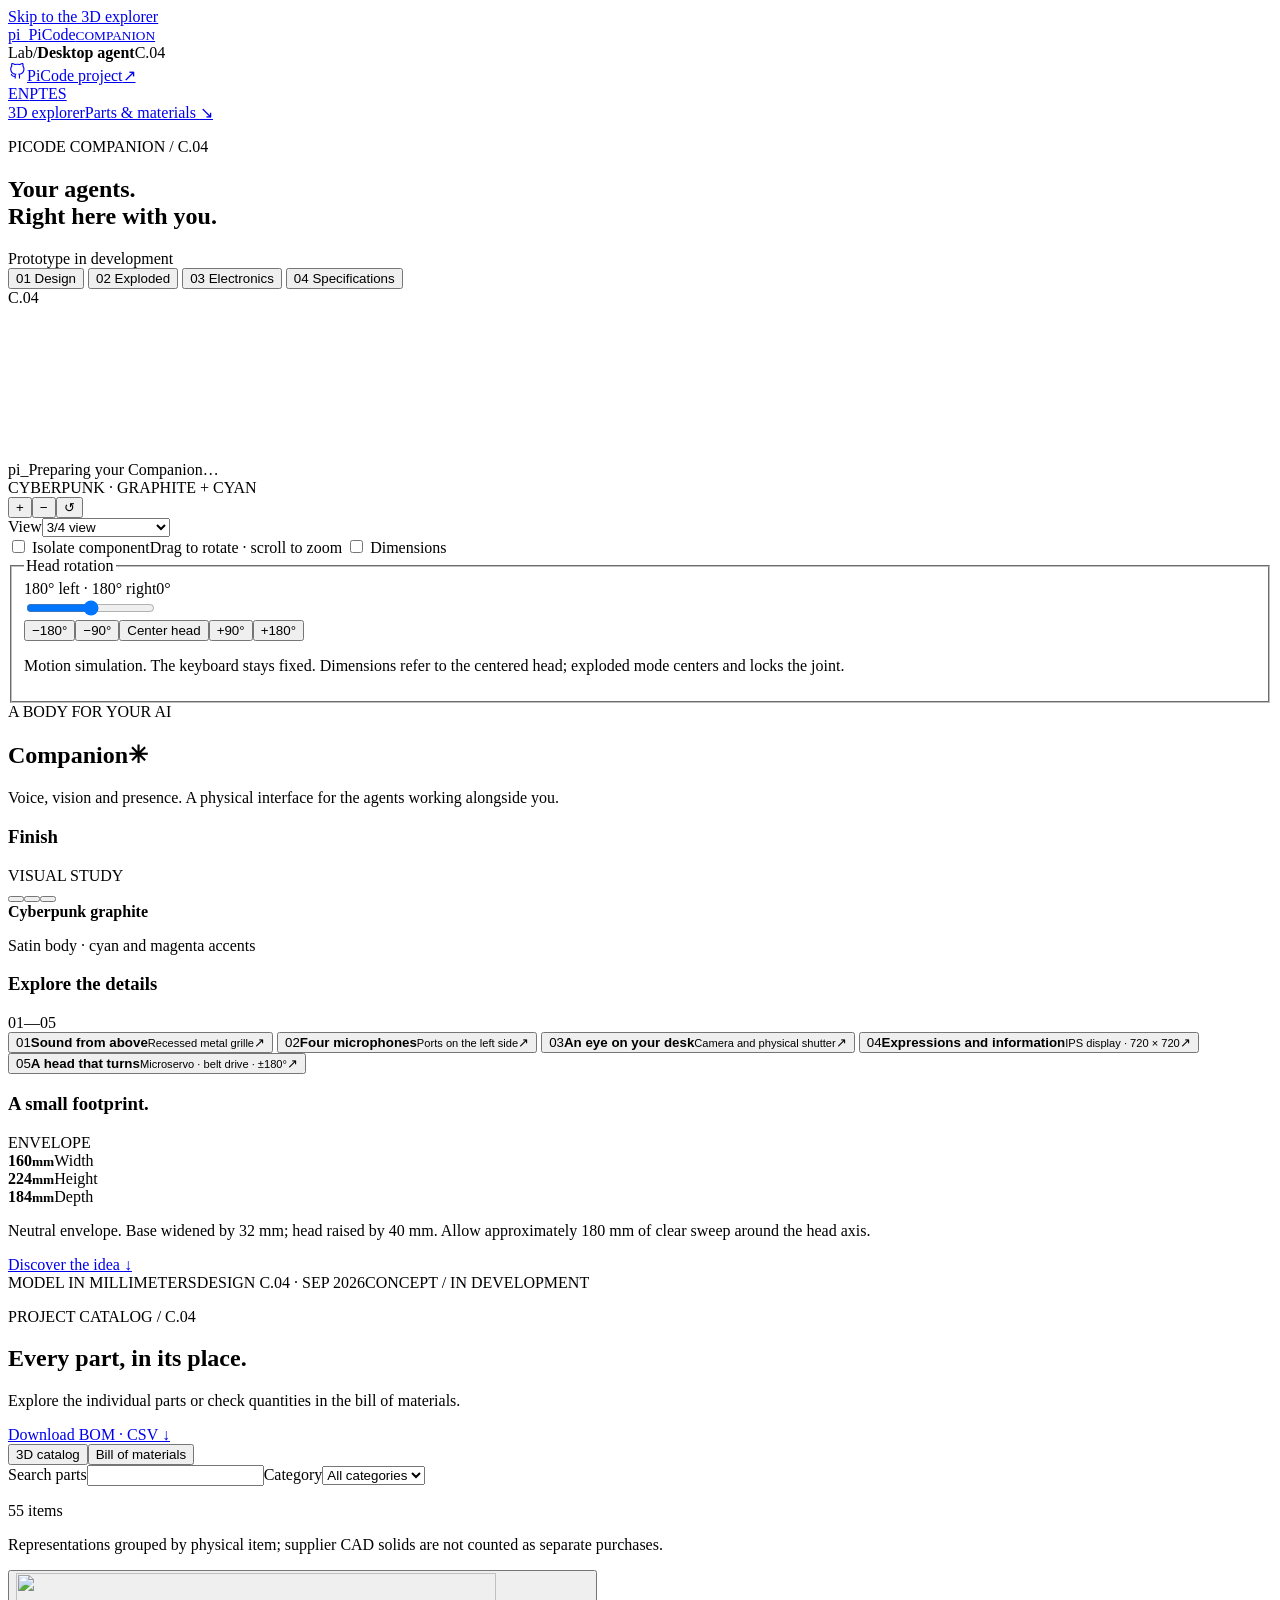
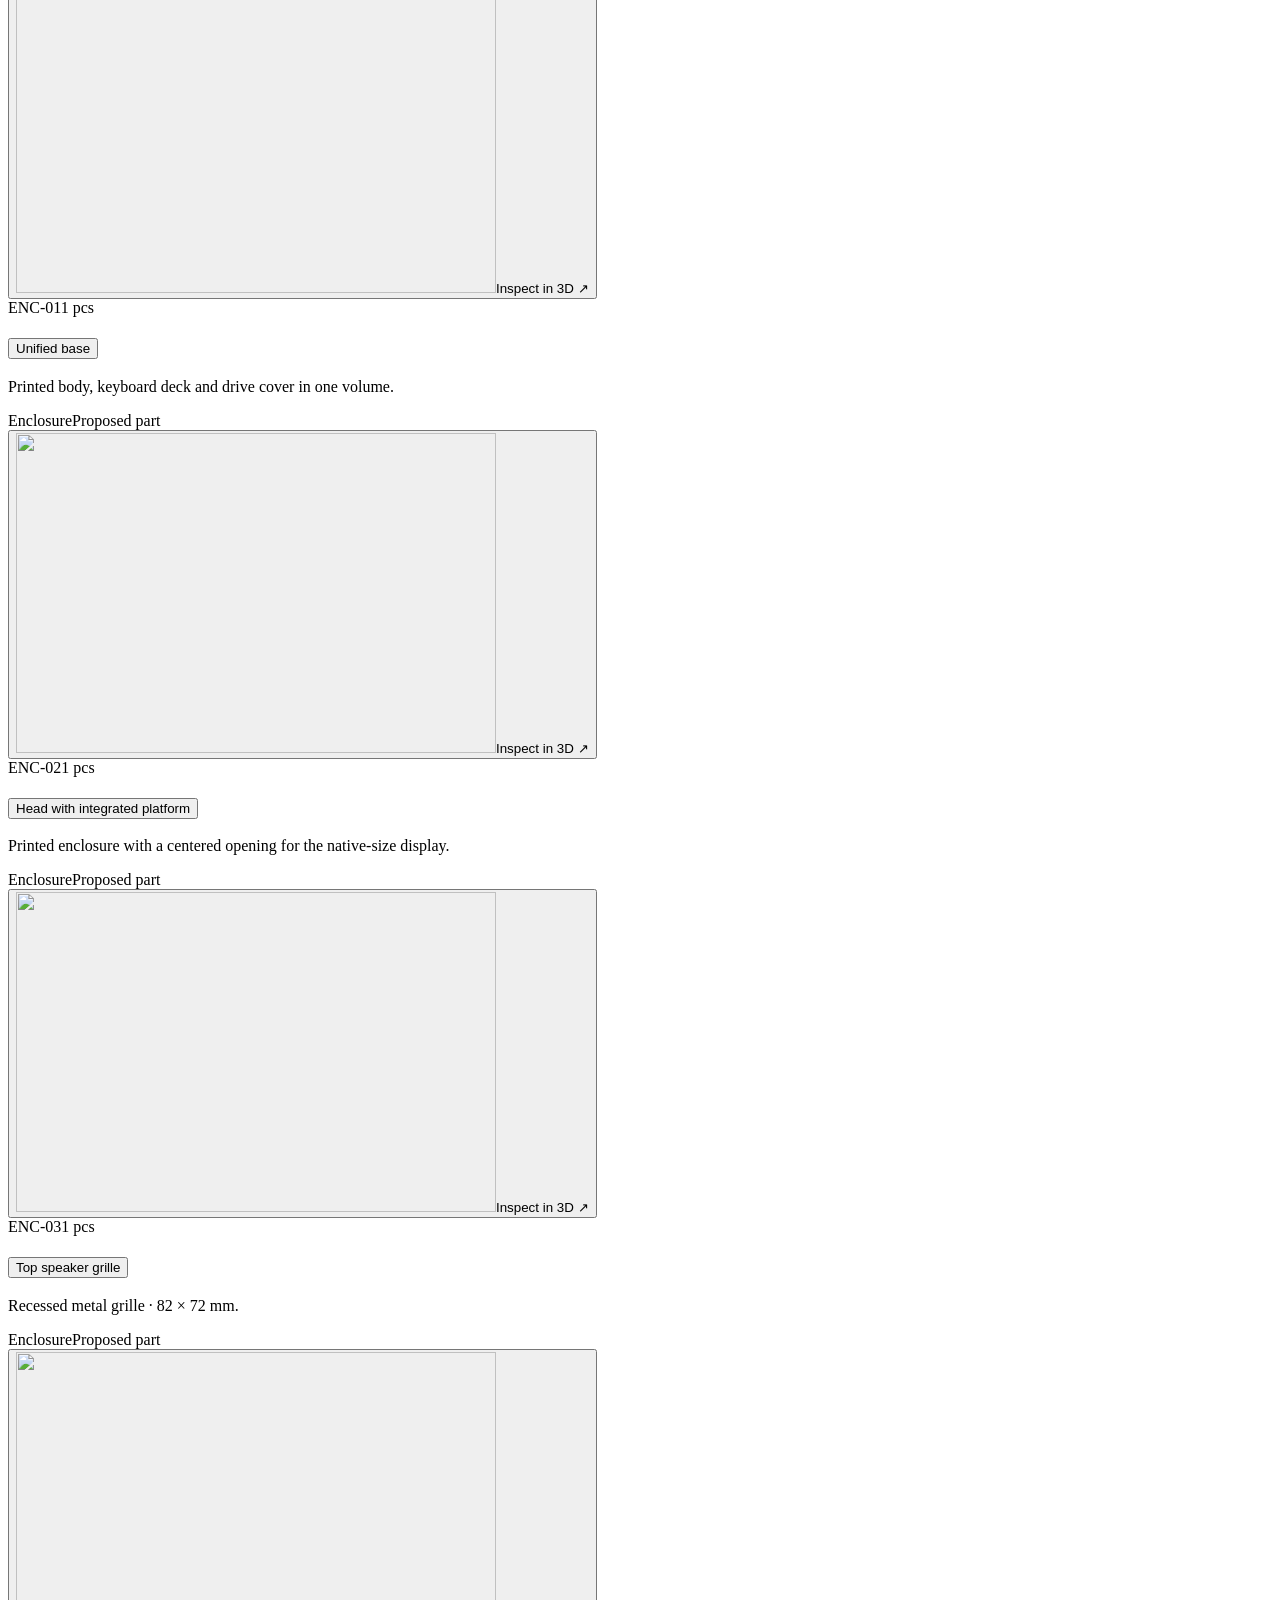
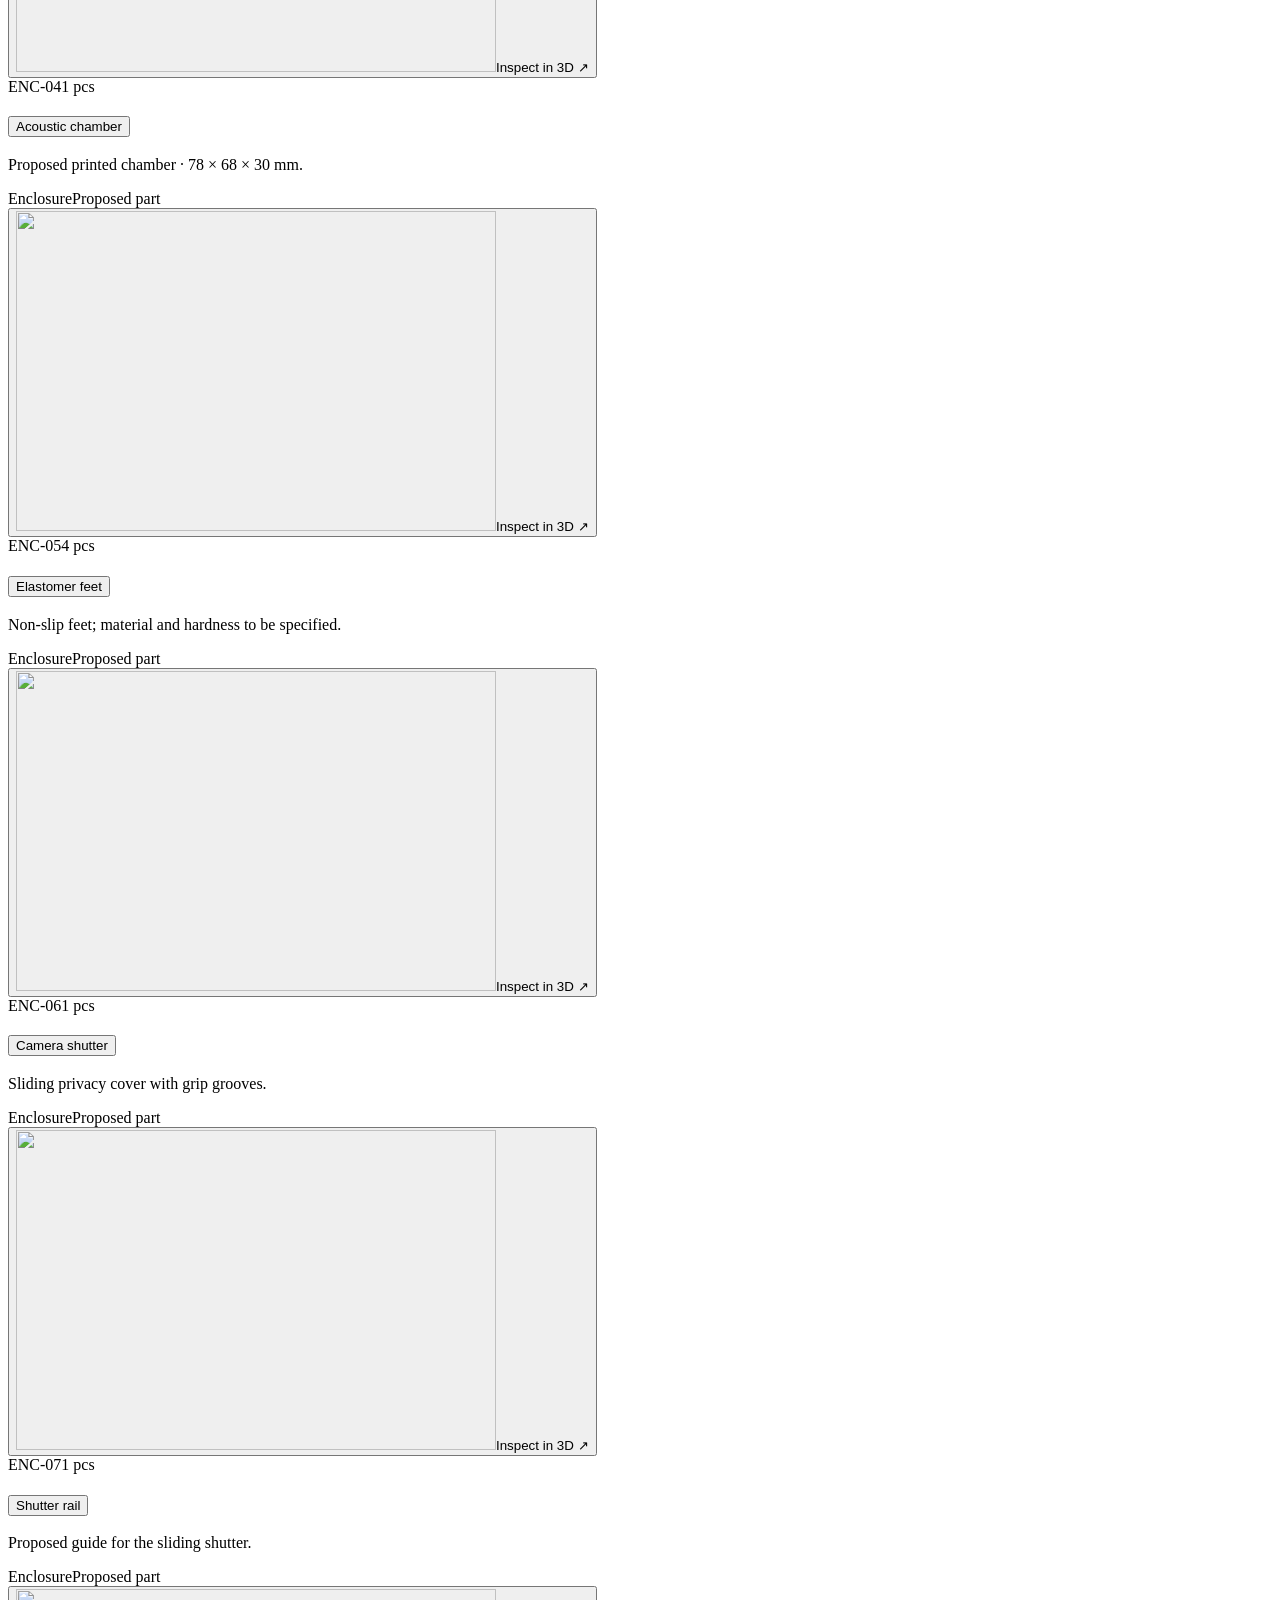
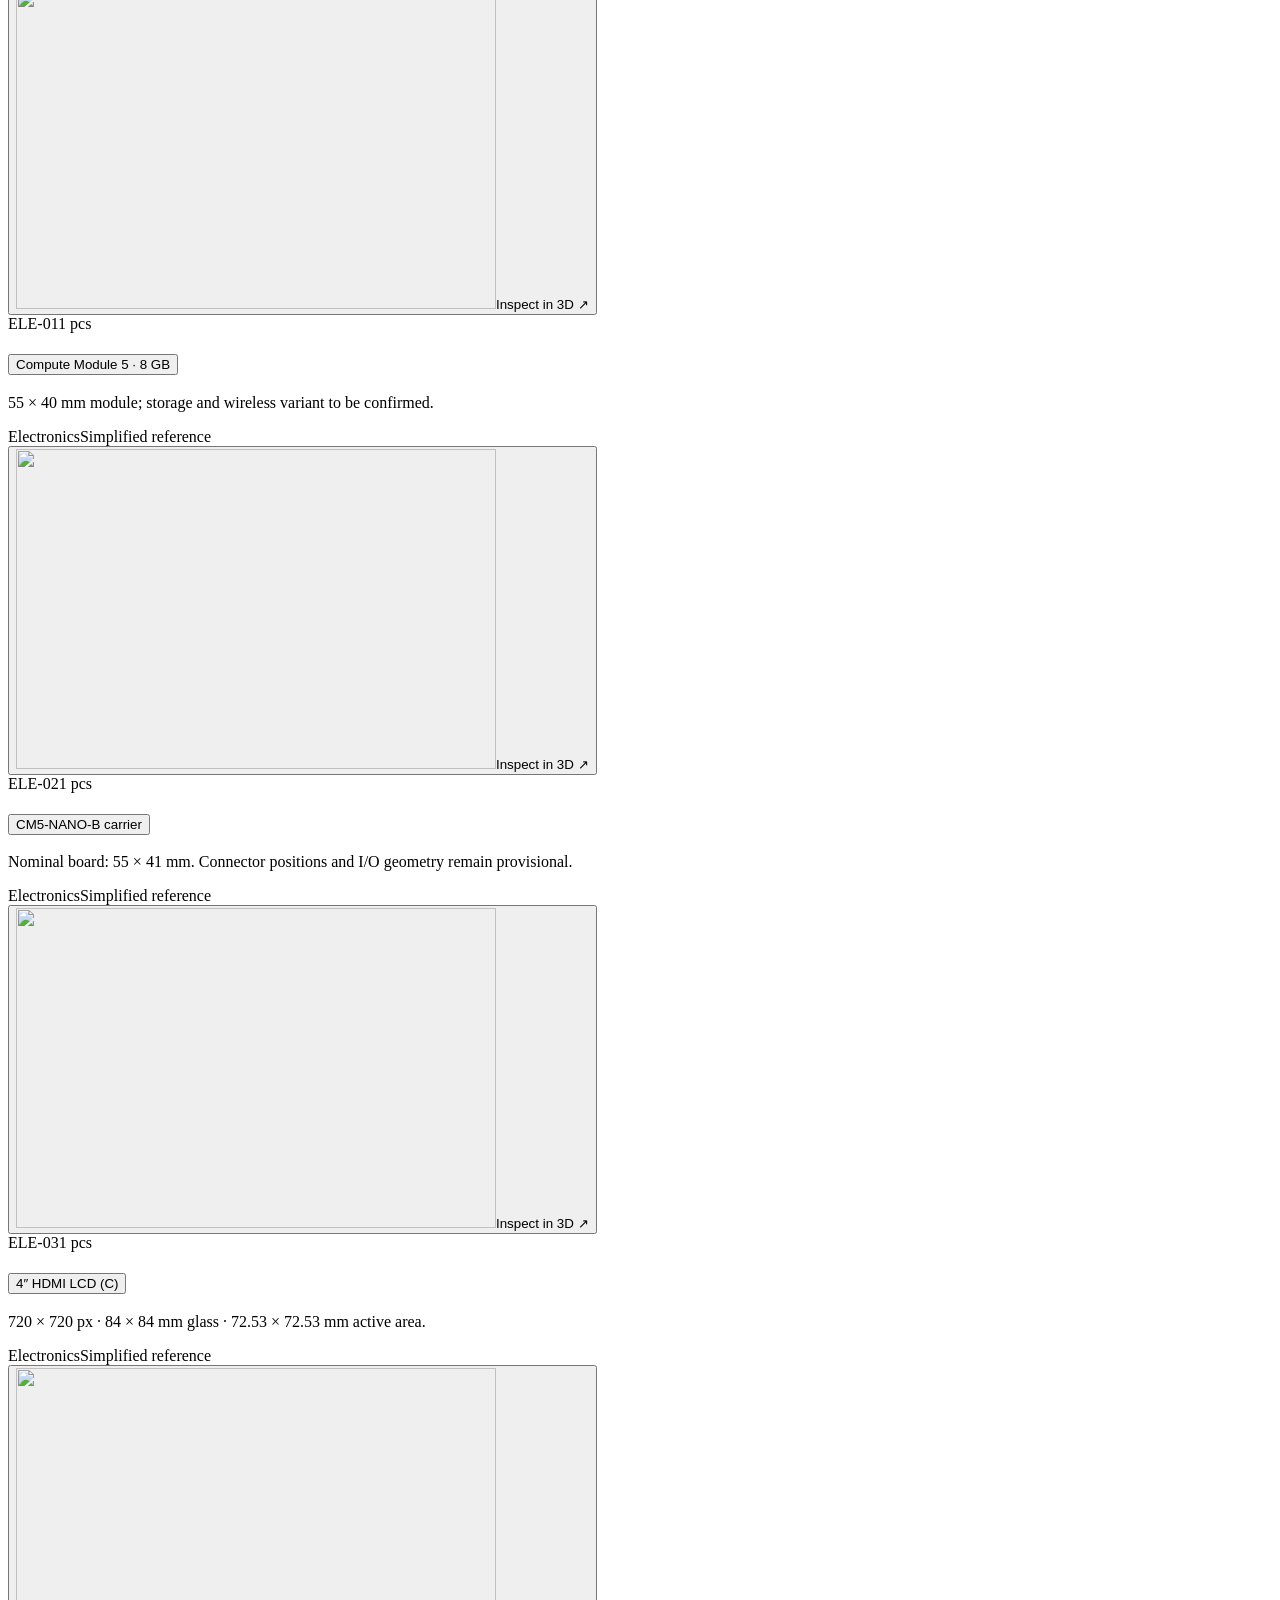
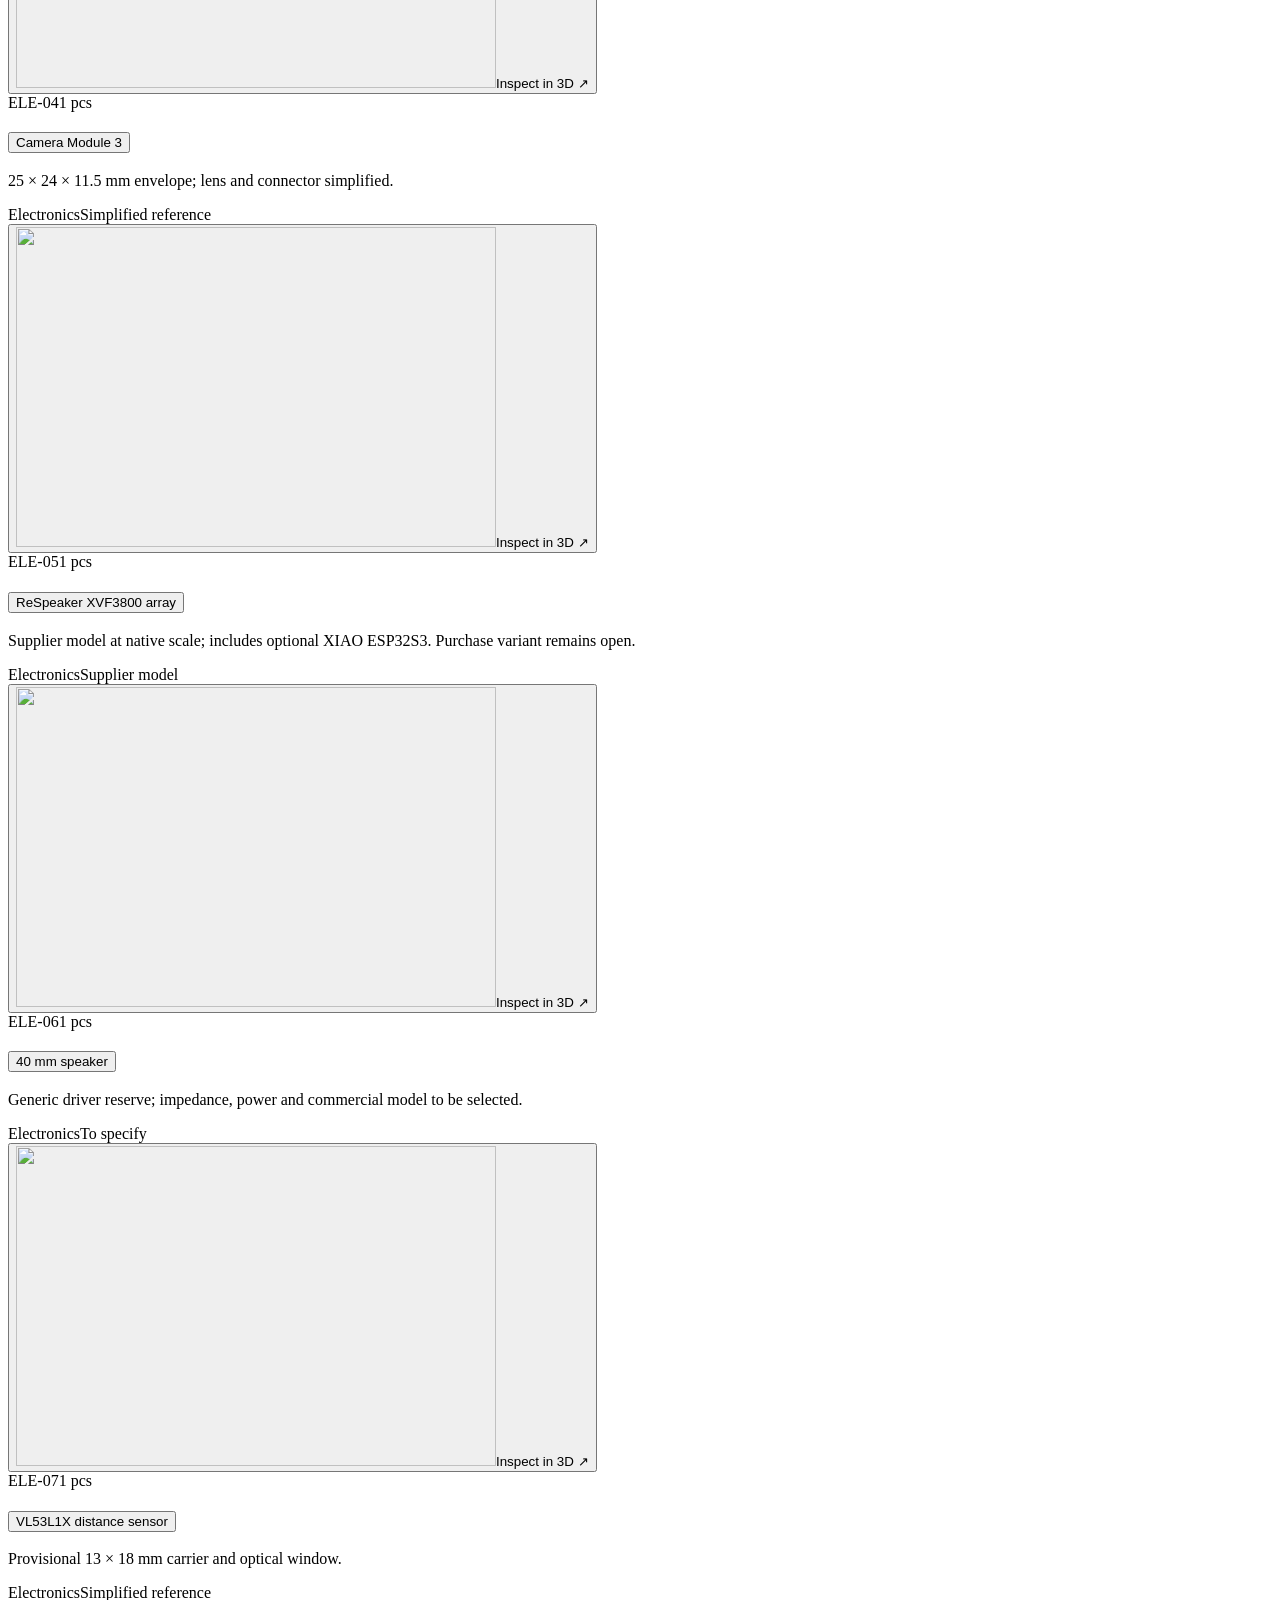
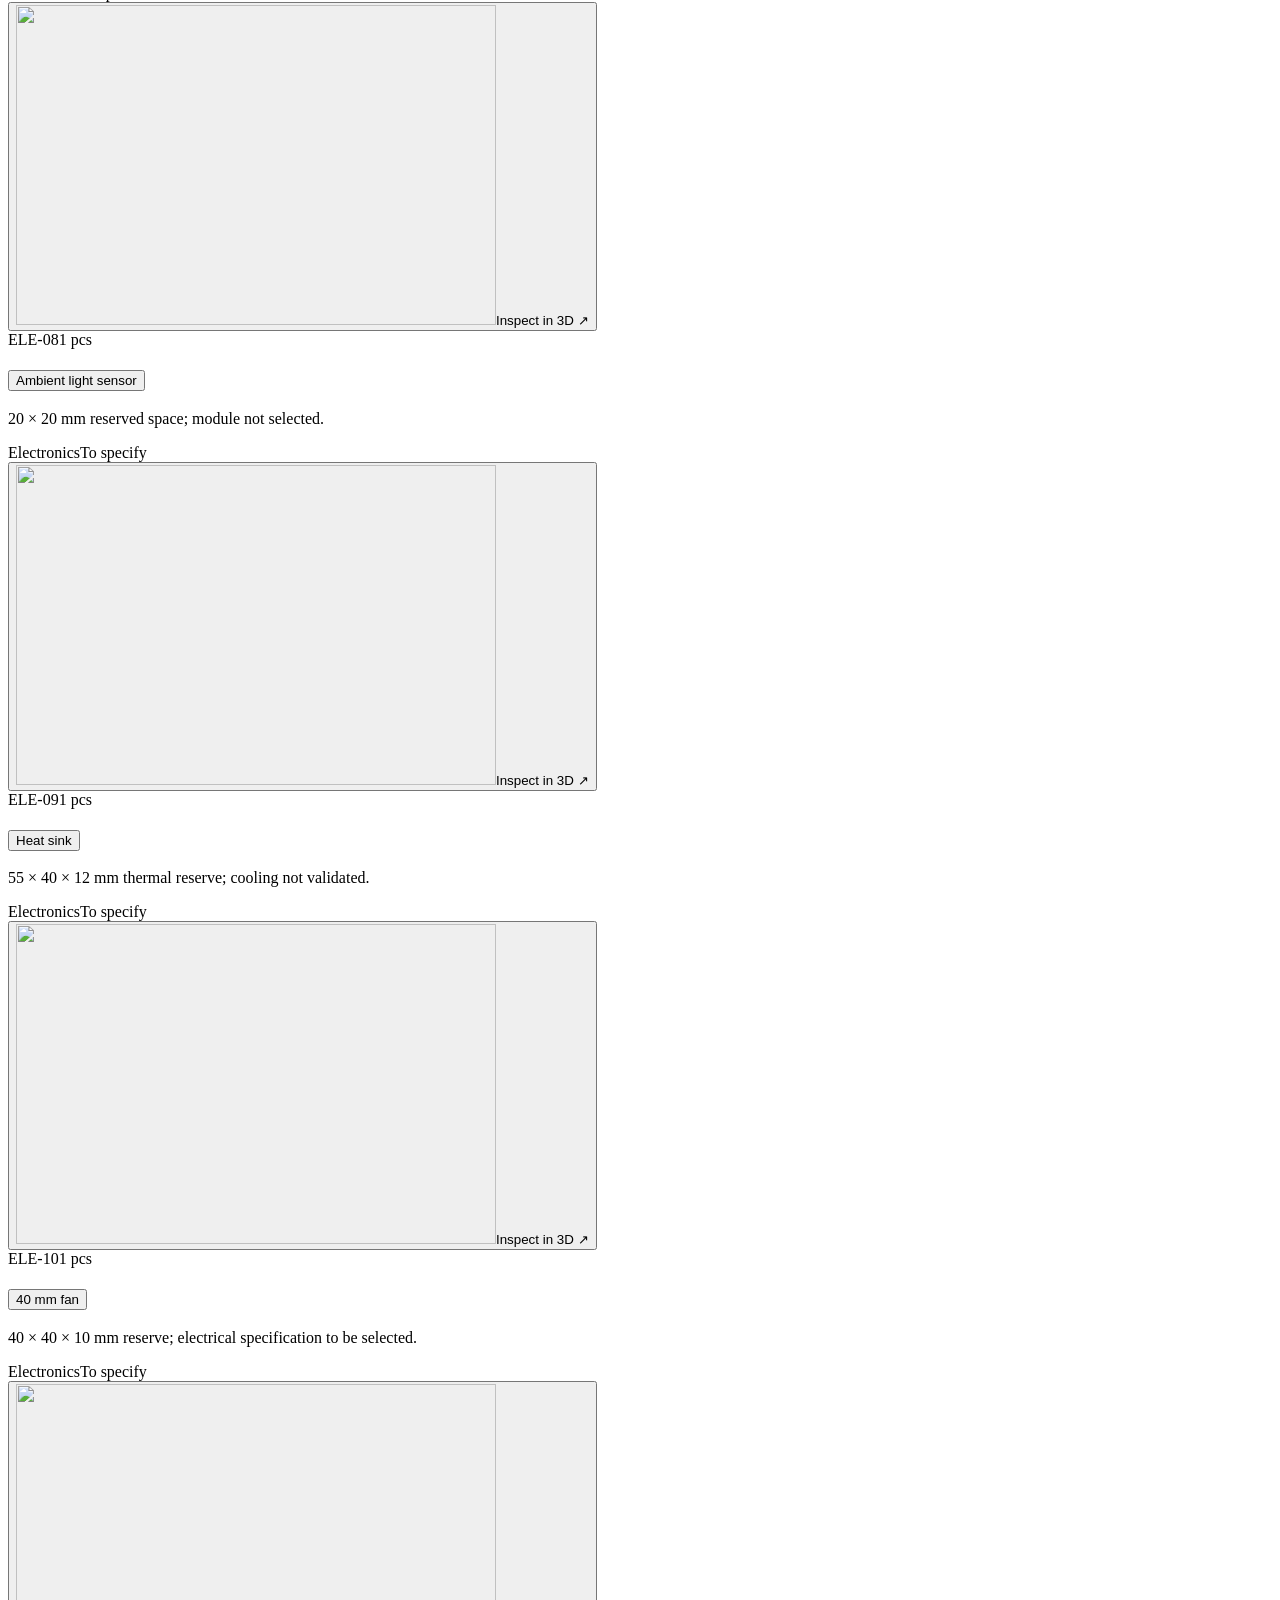
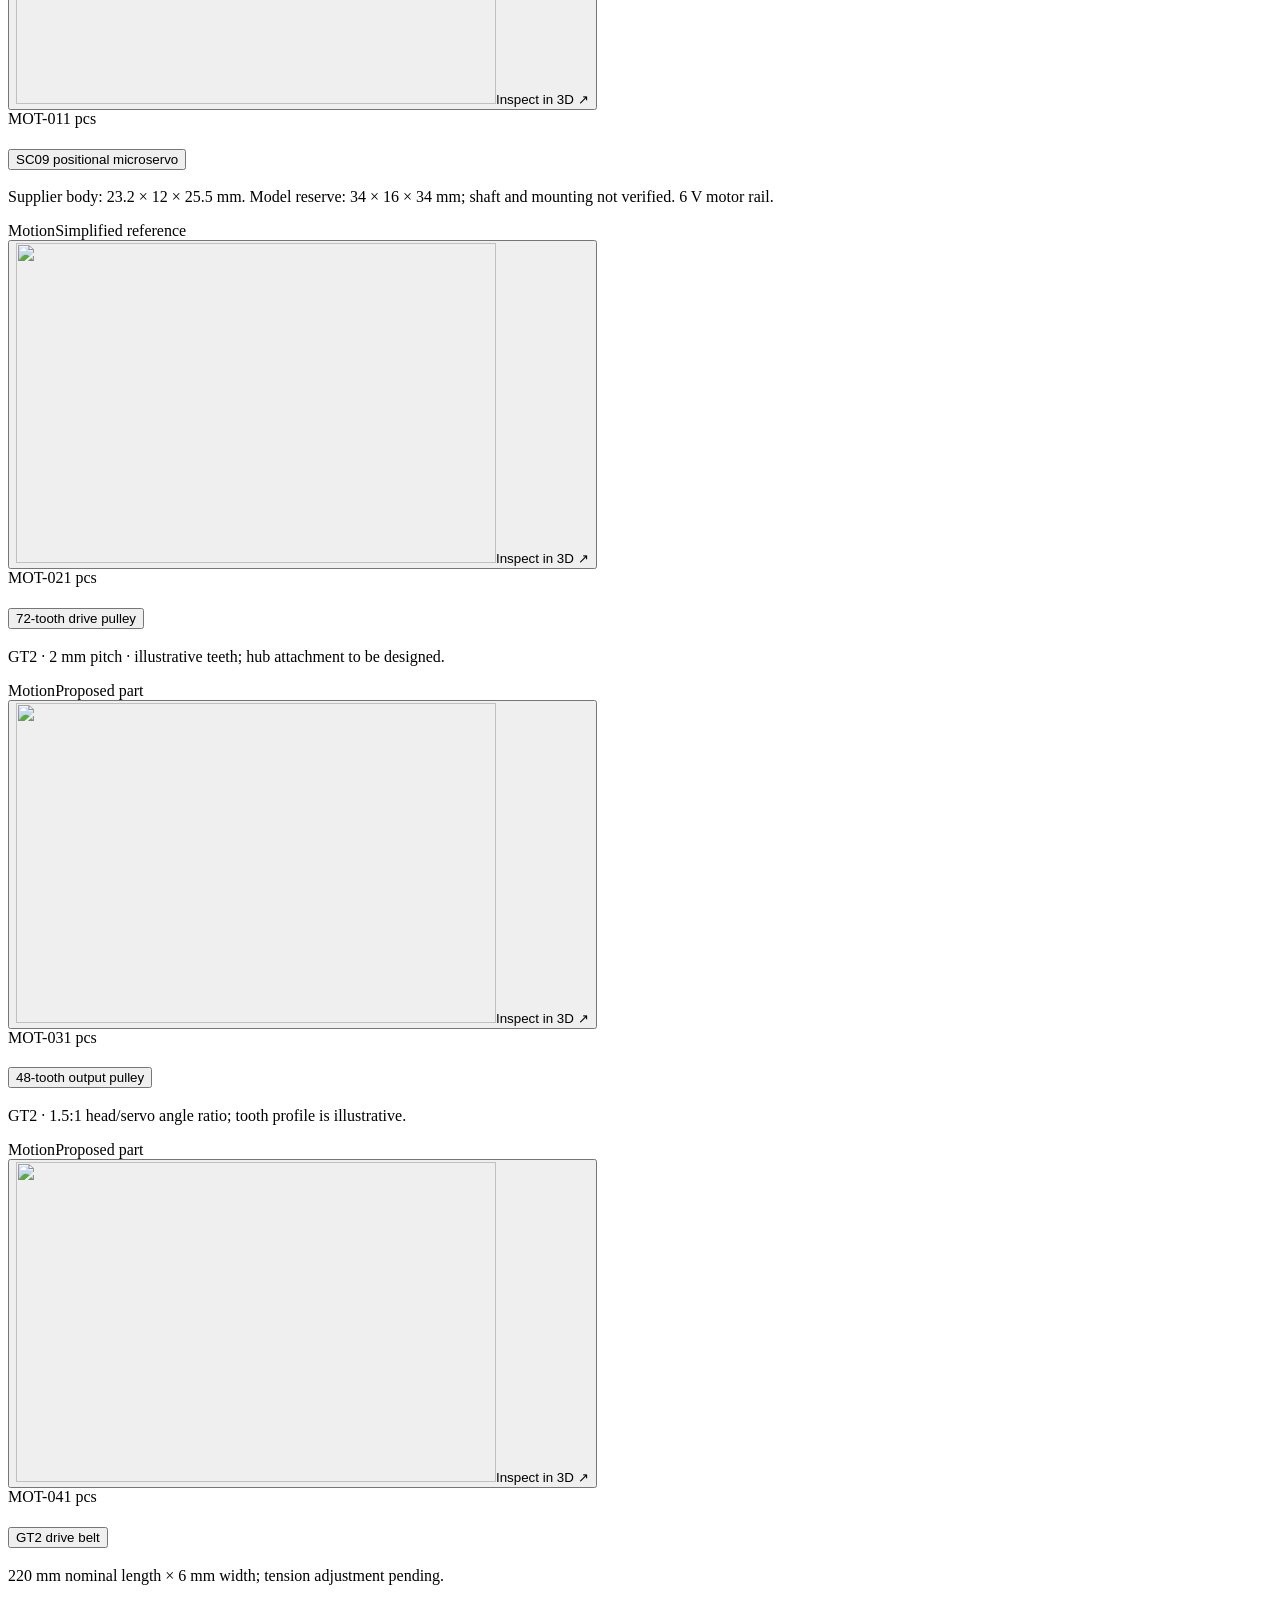
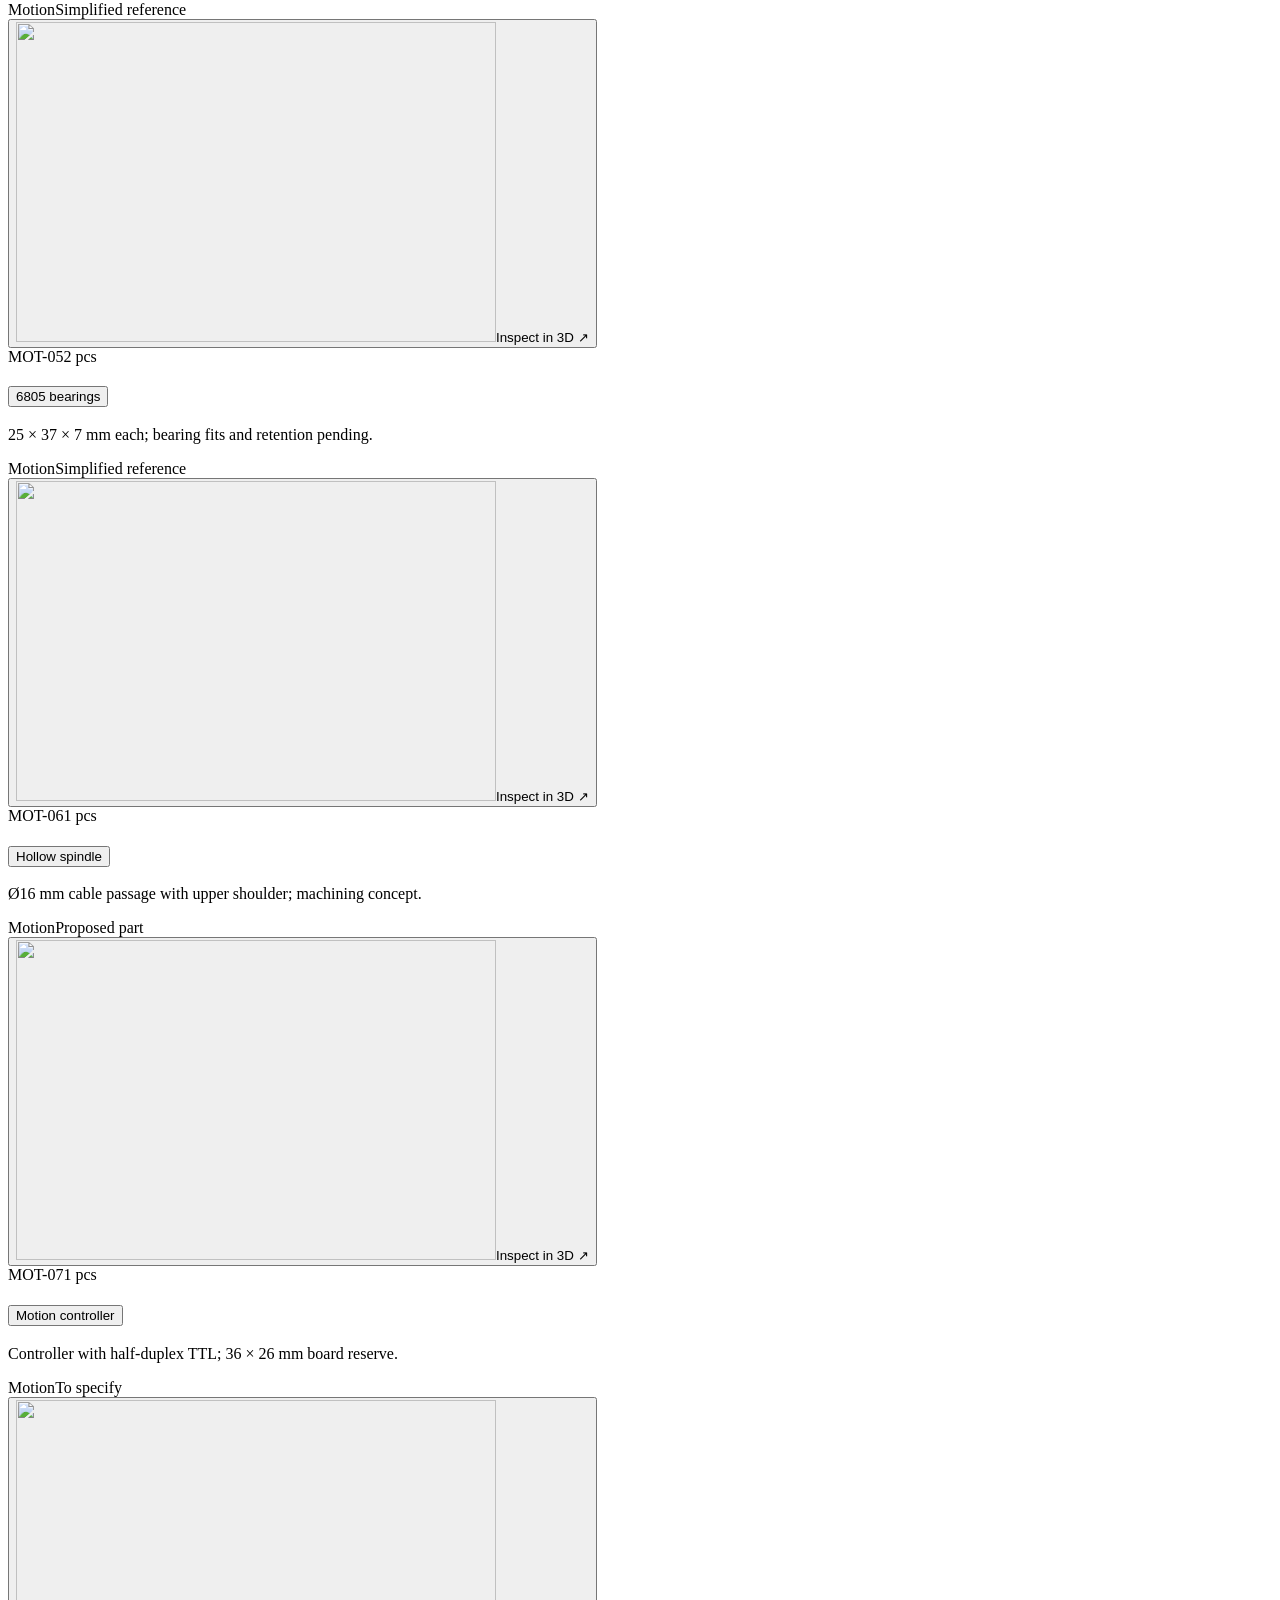
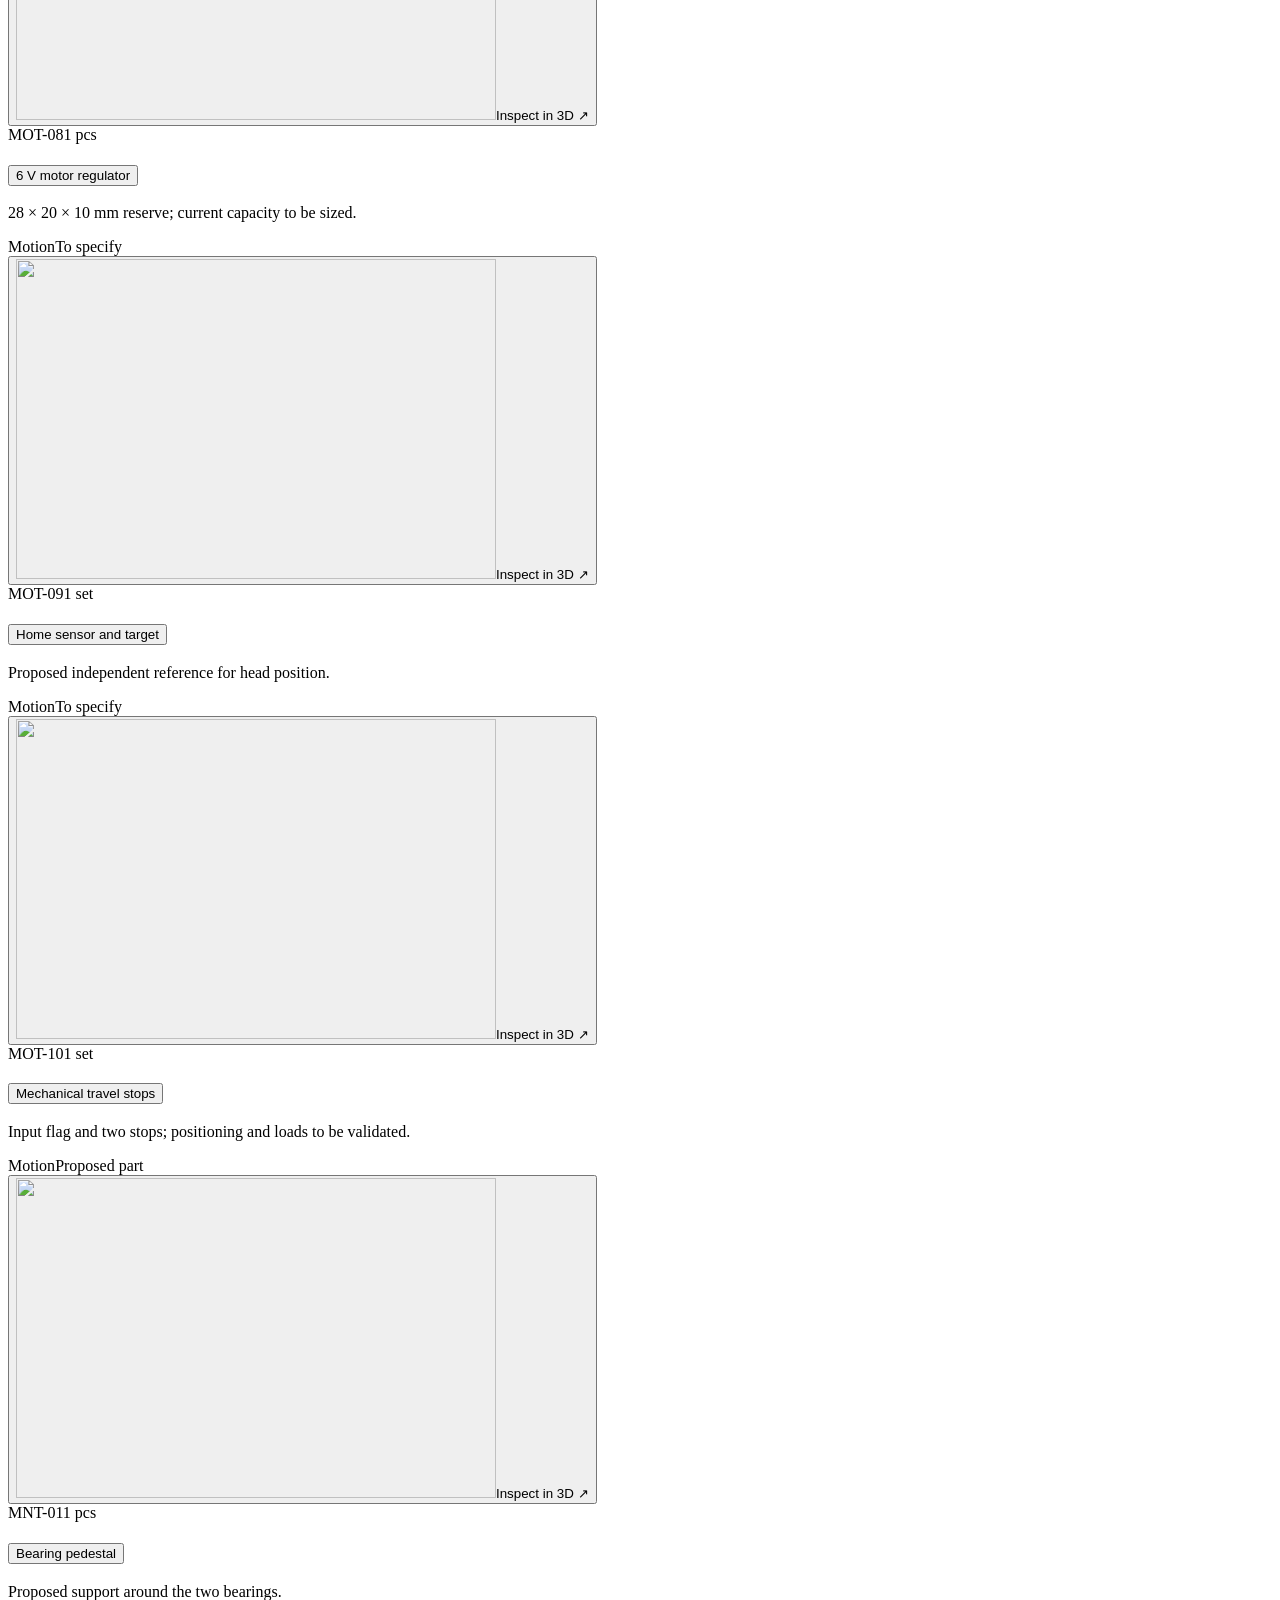
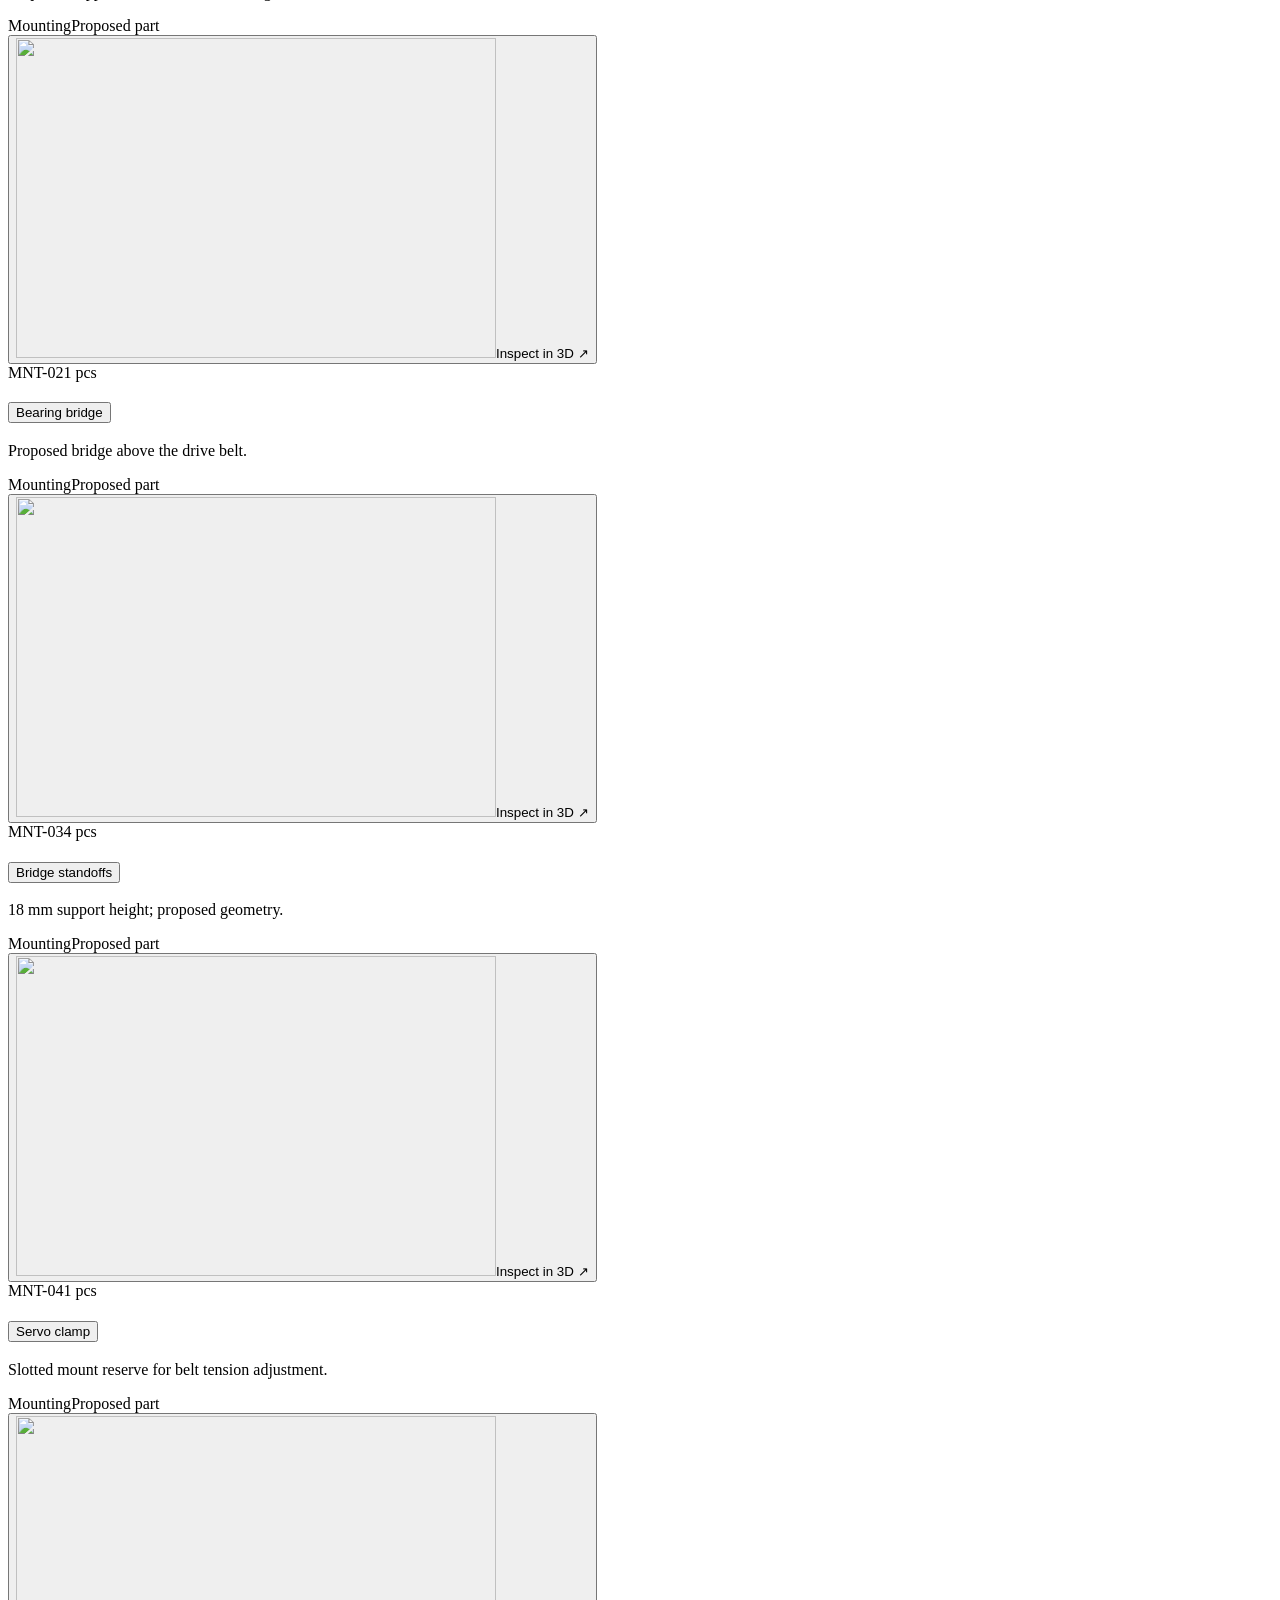
==== commit b3b1ac68: "Fix adversarial review findings in model inspection and technical information" ====
--- a/public/index.html
+++ b/public/index.html
@@ -14,6 +14,7 @@
   <script src="/locales/en.js" defer></script>
   <script src="/motion.js" defer></script>
   <script src="/model.js" defer></script>
+  <script src="/view-geometry.js" defer></script>
   <script src="/viewer.js" defer></script>
   <script src="/part-renderer.js" defer></script>
   <script src="/catalog.js" defer></script>
@@ -41,6 +42,7 @@
         <span class="scene-watermark" aria-hidden="true">C.04</span>
         <div class="pcc-stage" data-nojs="Enable JavaScript to explore the 3D model.">
           <canvas id="pcc-canvas" tabindex="0" role="img" aria-label="PiCode Companion in 3D. Graphite enclosure, square display, six keys, metal lever and top speaker. Drag or use the arrow keys to rotate; plus and minus adjust zoom."></canvas>
+          <img id="pcc-static" src="/assets/parts/assembly-exterior.svg" width="960" height="640" alt="Static model preview" hidden>
           <svg id="pcc-overlay" aria-hidden="true"></svg>
           <div id="pcc-loading" role="status"><span class="loading-mark">pi_</span><span>Preparing your Companion…</span></div>
         </div>
@@ -49,7 +51,7 @@
         <div class="explode-control" id="explode-control" hidden><label for="pcc-explode">Part separation <output id="explode-value">100%</output></label><input type="range" id="pcc-explode" min="0" max="100" value="100"></div>
       </div>
       <div class="scene-bottom">
-        <div class="view-control"><label for="pcc-view">View</label><select id="pcc-view"><option value="iso">Perspective</option><option value="front">Front</option><option value="left">Microphones · left</option><option value="right">Right side</option><option value="back">Rear</option><option value="top">Speaker · top</option></select></div>
+        <div class="view-control"><label for="pcc-view">View</label><select id="pcc-view"><option value="iso">3/4 view</option><option value="front">Front</option><option value="left">Microphones · left</option><option value="right">Right side</option><option value="back">Rear</option><option value="top">Speaker · top</option></select></div>
         <label class="dimensions-toggle"><input type="checkbox" id="pcc-isolate"><span class="switch" aria-hidden="true"></span> Isolate component</label><span class="gesture-help">Drag to rotate · scroll to zoom</span>
         <label class="dimensions-toggle"><input type="checkbox" id="pcc-dims"><span class="switch" aria-hidden="true"></span> Dimensions</label>
       </div>
@@ -95,12 +97,12 @@
 <div class="parts-heading"><div><p class="eyebrow">PROJECT CATALOG / C.04</p><h2 id="parts-title">Every part, in its place.</h2><p>Explore the individual parts or check quantities in the bill of materials.</p></div><a class="parts-download" id="bom-download" href="/bom/en.csv" download>Download BOM · CSV <span aria-hidden="true">↓</span></a></div>
 <div class="parts-toolbar"><div class="parts-views" role="group" aria-label="Catalog view"><button type="button" data-catalog-view="grid" aria-pressed="true">3D catalog</button><button type="button" data-catalog-view="table" aria-pressed="false">Bill of materials</button></div><label class="part-search"><span>Search parts</span><input id="part-search" type="search" aria-label="Search by name, ID or specification" autocomplete="off"></label><label class="part-category"><span>Category</span><select id="part-category"><option value="all">All categories</option><option value="Enclosure">Enclosure</option><option value="Electronics">Electronics</option><option value="Motion">Motion</option><option value="Mounting">Mounting</option><option value="Controls">Controls</option><option value="Connections">Connections</option></select></label></div>
 <div class="parts-summary"><p id="parts-count" role="status"><span>55</span> <span>items</span></p><p>Representations grouped by physical item; supplier CAD solids are not counted as separate purchases.</p></div>
-<div class="parts-grid" id="parts-grid"><article class="part-card" data-part="ENC-01" data-category="Enclosure"><button class="part-preview" type="button" data-inspect="ENC-01" aria-label="Unified base"><img data-part-image="ENC-01" width="480" height="320" alt="" hidden><span class="part-preview-status">Loading 3D preview…</span><span class="part-preview-action">Inspect in 3D <span aria-hidden="true">↗</span></span></button><div class="part-card-copy"><div class="part-meta"><span>ENC-01</span><span><span>1</span> <span>pcs</span></span></div><h3><button type="button" data-inspect="ENC-01">Unified base</button></h3><p>Printed body, keyboard deck and drive cover in one volume.</p><div class="part-tags"><span>Enclosure</span><span>Proposed part</span></div></div></article><article class="part-card" data-part="ENC-02" data-category="Enclosure"><button class="part-preview" type="button" data-inspect="ENC-02" aria-label="Head with integrated platform"><img data-part-image="ENC-02" width="480" height="320" alt="" hidden><span class="part-preview-status">Loading 3D preview…</span><span class="part-preview-action">Inspect in 3D <span aria-hidden="true">↗</span></span></button><div class="part-card-copy"><div class="part-meta"><span>ENC-02</span><span><span>1</span> <span>pcs</span></span></div><h3><button type="button" data-inspect="ENC-02">Head with integrated platform</button></h3><p>Printed enclosure with a centered opening for the native-size display.</p><div class="part-tags"><span>Enclosure</span><span>Proposed part</span></div></div></article><article class="part-card" data-part="ENC-03" data-category="Enclosure"><button class="part-preview" type="button" data-inspect="ENC-03" aria-label="Top speaker grille"><img data-part-image="ENC-03" width="480" height="320" alt="" hidden><span class="part-preview-status">Loading 3D preview…</span><span class="part-preview-action">Inspect in 3D <span aria-hidden="true">↗</span></span></button><div class="part-card-copy"><div class="part-meta"><span>ENC-03</span><span><span>1</span> <span>pcs</span></span></div><h3><button type="button" data-inspect="ENC-03">Top speaker grille</button></h3><p>Recessed metal grille · 82 × 72 mm.</p><div class="part-tags"><span>Enclosure</span><span>Proposed part</span></div></div></article><article class="part-card" data-part="ENC-04" data-category="Enclosure"><button class="part-preview" type="button" data-inspect="ENC-04" aria-label="Acoustic chamber"><img data-part-image="ENC-04" width="480" height="320" alt="" hidden><span class="part-preview-status">Loading 3D preview…</span><span class="part-preview-action">Inspect in 3D <span aria-hidden="true">↗</span></span></button><div class="part-card-copy"><div class="part-meta"><span>ENC-04</span><span><span>1</span> <span>pcs</span></span></div><h3><button type="button" data-inspect="ENC-04">Acoustic chamber</button></h3><p>Proposed printed chamber · 78 × 68 × 30 mm.</p><div class="part-tags"><span>Enclosure</span><span>Proposed part</span></div></div></article><article class="part-card" data-part="ENC-05" data-category="Enclosure"><button class="part-preview" type="button" data-inspect="ENC-05" aria-label="Elastomer feet"><img data-part-image="ENC-05" width="480" height="320" alt="" hidden><span class="part-preview-status">Loading 3D preview…</span><span class="part-preview-action">Inspect in 3D <span aria-hidden="true">↗</span></span></button><div class="part-card-copy"><div class="part-meta"><span>ENC-05</span><span><span>4</span> <span>pcs</span></span></div><h3><button type="button" data-inspect="ENC-05">Elastomer feet</button></h3><p>Non-slip feet; material and hardness to be specified.</p><div class="part-tags"><span>Enclosure</span><span>Proposed part</span></div></div></article><article class="part-card" data-part="ENC-06" data-category="Enclosure"><button class="part-preview" type="button" data-inspect="ENC-06" aria-label="Camera shutter"><img data-part-image="ENC-06" width="480" height="320" alt="" hidden><span class="part-preview-status">Loading 3D preview…</span><span class="part-preview-action">Inspect in 3D <span aria-hidden="true">↗</span></span></button><div class="part-card-copy"><div class="part-meta"><span>ENC-06</span><span><span>1</span> <span>pcs</span></span></div><h3><button type="button" data-inspect="ENC-06">Camera shutter</button></h3><p>Sliding privacy cover with grip grooves.</p><div class="part-tags"><span>Enclosure</span><span>Proposed part</span></div></div></article><article class="part-card" data-part="ENC-07" data-category="Enclosure"><button class="part-preview" type="button" data-inspect="ENC-07" aria-label="Shutter rail"><img data-part-image="ENC-07" width="480" height="320" alt="" hidden><span class="part-preview-status">Loading 3D preview…</span><span class="part-preview-action">Inspect in 3D <span aria-hidden="true">↗</span></span></button><div class="part-card-copy"><div class="part-meta"><span>ENC-07</span><span><span>1</span> <span>pcs</span></span></div><h3><button type="button" data-inspect="ENC-07">Shutter rail</button></h3><p>Proposed guide for the sliding shutter.</p><div class="part-tags"><span>Enclosure</span><span>Proposed part</span></div></div></article><article class="part-card" data-part="ELE-01" data-category="Electronics"><button class="part-preview" type="button" data-inspect="ELE-01" aria-label="Compute Module 5 · 8 GB"><img data-part-image="ELE-01" width="480" height="320" alt="" hidden><span class="part-preview-status">Loading 3D preview…</span><span class="part-preview-action">Inspect in 3D <span aria-hidden="true">↗</span></span></button><div class="part-card-copy"><div class="part-meta"><span>ELE-01</span><span><span>1</span> <span>pcs</span></span></div><h3><button type="button" data-inspect="ELE-01">Compute Module 5 · 8 GB</button></h3><p>55 × 40 mm module; storage and wireless variant to be confirmed.</p><div class="part-tags"><span>Electronics</span><span>Simplified reference</span></div></div></article><article class="part-card" data-part="ELE-02" data-category="Electronics"><button class="part-preview" type="button" data-inspect="ELE-02" aria-label="CM5-NANO-B carrier"><img data-part-image="ELE-02" width="480" height="320" alt="" hidden><span class="part-preview-status">Loading 3D preview…</span><span class="part-preview-action">Inspect in 3D <span aria-hidden="true">↗</span></span></button><div class="part-card-copy"><div class="part-meta"><span>ELE-02</span><span><span>1</span> <span>pcs</span></span></div><h3><button type="button" data-inspect="ELE-02">CM5-NANO-B carrier</button></h3><p>Provisional 55 × 41 mm envelope, connectors and I/O reserves.</p><div class="part-tags"><span>Electronics</span><span>Simplified reference</span></div></div></article><article class="part-card" data-part="ELE-03" data-category="Electronics"><button class="part-preview" type="button" data-inspect="ELE-03" aria-label="4″ HDMI LCD (C)"><img data-part-image="ELE-03" width="480" height="320" alt="" hidden><span class="part-preview-status">Loading 3D preview…</span><span class="part-preview-action">Inspect in 3D <span aria-hidden="true">↗</span></span></button><div class="part-card-copy"><div class="part-meta"><span>ELE-03</span><span><span>1</span> <span>pcs</span></span></div><h3><button type="button" data-inspect="ELE-03">4″ HDMI LCD (C)</button></h3><p>720 × 720 px · 84 × 84 mm glass · 72.53 × 72.53 mm active area.</p><div class="part-tags"><span>Electronics</span><span>Simplified reference</span></div></div></article><article class="part-card" data-part="ELE-04" data-category="Electronics"><button class="part-preview" type="button" data-inspect="ELE-04" aria-label="Camera Module 3"><img data-part-image="ELE-04" width="480" height="320" alt="" hidden><span class="part-preview-status">Loading 3D preview…</span><span class="part-preview-action">Inspect in 3D <span aria-hidden="true">↗</span></span></button><div class="part-card-copy"><div class="part-meta"><span>ELE-04</span><span><span>1</span> <span>pcs</span></span></div><h3><button type="button" data-inspect="ELE-04">Camera Module 3</button></h3><p>25 × 24 × 11.5 mm envelope; lens and connector simplified.</p><div class="part-tags"><span>Electronics</span><span>Simplified reference</span></div></div></article><article class="part-card" data-part="ELE-05" data-category="Electronics"><button class="part-preview" type="button" data-inspect="ELE-05" aria-label="ReSpeaker XVF3800 array"><img data-part-image="ELE-05" width="480" height="320" alt="" hidden><span class="part-preview-status">Loading 3D preview…</span><span class="part-preview-action">Inspect in 3D <span aria-hidden="true">↗</span></span></button><div class="part-card-copy"><div class="part-meta"><span>ELE-05</span><span><span>1</span> <span>pcs</span></span></div><h3><button type="button" data-inspect="ELE-05">ReSpeaker XVF3800 array</button></h3><p>Supplier model at native scale; includes optional XIAO ESP32S3. Purchase variant remains open.</p><div class="part-tags"><span>Electronics</span><span>Supplier model</span></div></div></article><article class="part-card" data-part="ELE-06" data-category="Electronics"><button class="part-preview" type="button" data-inspect="ELE-06" aria-label="40 mm speaker"><img data-part-image="ELE-06" width="480" height="320" alt="" hidden><span class="part-preview-status">Loading 3D preview…</span><span class="part-preview-action">Inspect in 3D <span aria-hidden="true">↗</span></span></button><div class="part-card-copy"><div class="part-meta"><span>ELE-06</span><span><span>1</span> <span>pcs</span></span></div><h3><button type="button" data-inspect="ELE-06">40 mm speaker</button></h3><p>Generic driver reserve; impedance, power and commercial model to be selected.</p><div class="part-tags"><span>Electronics</span><span>To specify</span></div></div></article><article class="part-card" data-part="ELE-07" data-category="Electronics"><button class="part-preview" type="button" data-inspect="ELE-07" aria-label="VL53L1X distance sensor"><img data-part-image="ELE-07" width="480" height="320" alt="" hidden><span class="part-preview-status">Loading 3D preview…</span><span class="part-preview-action">Inspect in 3D <span aria-hidden="true">↗</span></span></button><div class="part-card-copy"><div class="part-meta"><span>ELE-07</span><span><span>1</span> <span>pcs</span></span></div><h3><button type="button" data-inspect="ELE-07">VL53L1X distance sensor</button></h3><p>Provisional 13 × 18 mm carrier and optical window.</p><div class="part-tags"><span>Electronics</span><span>Simplified reference</span></div></div></article><article class="part-card" data-part="ELE-08" data-category="Electronics"><button class="part-preview" type="button" data-inspect="ELE-08" aria-label="Ambient light sensor"><img data-part-image="ELE-08" width="480" height="320" alt="" hidden><span class="part-preview-status">Loading 3D preview…</span><span class="part-preview-action">Inspect in 3D <span aria-hidden="true">↗</span></span></button><div class="part-card-copy"><div class="part-meta"><span>ELE-08</span><span><span>1</span> <span>pcs</span></span></div><h3><button type="button" data-inspect="ELE-08">Ambient light sensor</button></h3><p>20 × 20 mm reserved space; module not selected.</p><div class="part-tags"><span>Electronics</span><span>To specify</span></div></div></article><article class="part-card" data-part="ELE-09" data-category="Electronics"><button class="part-preview" type="button" data-inspect="ELE-09" aria-label="Heat sink"><img data-part-image="ELE-09" width="480" height="320" alt="" hidden><span class="part-preview-status">Loading 3D preview…</span><span class="part-preview-action">Inspect in 3D <span aria-hidden="true">↗</span></span></button><div class="part-card-copy"><div class="part-meta"><span>ELE-09</span><span><span>1</span> <span>pcs</span></span></div><h3><button type="button" data-inspect="ELE-09">Heat sink</button></h3><p>55 × 40 × 12 mm thermal reserve; cooling not validated.</p><div class="part-tags"><span>Electronics</span><span>To specify</span></div></div></article><article class="part-card" data-part="ELE-10" data-category="Electronics"><button class="part-preview" type="button" data-inspect="ELE-10" aria-label="40 mm fan"><img data-part-image="ELE-10" width="480" height="320" alt="" hidden><span class="part-preview-status">Loading 3D preview…</span><span class="part-preview-action">Inspect in 3D <span aria-hidden="true">↗</span></span></button><div class="part-card-copy"><div class="part-meta"><span>ELE-10</span><span><span>1</span> <span>pcs</span></span></div><h3><button type="button" data-inspect="ELE-10">40 mm fan</button></h3><p>40 × 40 × 10 mm reserve; electrical specification to be selected.</p><div class="part-tags"><span>Electronics</span><span>To specify</span></div></div></article><article class="part-card" data-part="MOT-01" data-category="Motion"><button class="part-preview" type="button" data-inspect="MOT-01" aria-label="SC09 positional microservo"><img data-part-image="MOT-01" width="480" height="320" alt="" hidden><span class="part-preview-status">Loading 3D preview…</span><span class="part-preview-action">Inspect in 3D <span aria-hidden="true">↗</span></span></button><div class="part-card-copy"><div class="part-meta"><span>MOT-01</span><span><span>1</span> <span>pcs</span></span></div><h3><button type="button" data-inspect="MOT-01">SC09 positional microservo</button></h3><p>34 × 16 × 34 mm conservative body reserve; 6 V motor rail.</p><div class="part-tags"><span>Motion</span><span>Simplified reference</span></div></div></article><article class="part-card" data-part="MOT-02" data-category="Motion"><button class="part-preview" type="button" data-inspect="MOT-02" aria-label="72-tooth drive pulley"><img data-part-image="MOT-02" width="480" height="320" alt="" hidden><span class="part-preview-status">Loading 3D preview…</span><span class="part-preview-action">Inspect in 3D <span aria-hidden="true">↗</span></span></button><div class="part-card-copy"><div class="part-meta"><span>MOT-02</span><span><span>1</span> <span>pcs</span></span></div><h3><button type="button" data-inspect="MOT-02">72-tooth drive pulley</button></h3><p>GT2 · 2 mm pitch · illustrative teeth; hub attachment to be designed.</p><div class="part-tags"><span>Motion</span><span>Proposed part</span></div></div></article><article class="part-card" data-part="MOT-03" data-category="Motion"><button class="part-preview" type="button" data-inspect="MOT-03" aria-label="48-tooth output pulley"><img data-part-image="MOT-03" width="480" height="320" alt="" hidden><span class="part-preview-status">Loading 3D preview…</span><span class="part-preview-action">Inspect in 3D <span aria-hidden="true">↗</span></span></button><div class="part-card-copy"><div class="part-meta"><span>MOT-03</span><span><span>1</span> <span>pcs</span></span></div><h3><button type="button" data-inspect="MOT-03">48-tooth output pulley</button></h3><p>GT2 · 1.5:1 head/servo angle ratio; tooth profile is illustrative.</p><div class="part-tags"><span>Motion</span><span>Proposed part</span></div></div></article><article class="part-card" data-part="MOT-04" data-category="Motion"><button class="part-preview" type="button" data-inspect="MOT-04" aria-label="GT2 drive belt"><img data-part-image="MOT-04" width="480" height="320" alt="" hidden><span class="part-preview-status">Loading 3D preview…</span><span class="part-preview-action">Inspect in 3D <span aria-hidden="true">↗</span></span></button><div class="part-card-copy"><div class="part-meta"><span>MOT-04</span><span><span>1</span> <span>pcs</span></span></div><h3><button type="button" data-inspect="MOT-04">GT2 drive belt</button></h3><p>220 mm nominal length × 6 mm width; tension adjustment pending.</p><div class="part-tags"><span>Motion</span><span>Simplified reference</span></div></div></article><article class="part-card" data-part="MOT-05" data-category="Motion"><button class="part-preview" type="button" data-inspect="MOT-05" aria-label="6805 bearings"><img data-part-image="MOT-05" width="480" height="320" alt="" hidden><span class="part-preview-status">Loading 3D preview…</span><span class="part-preview-action">Inspect in 3D <span aria-hidden="true">↗</span></span></button><div class="part-card-copy"><div class="part-meta"><span>MOT-05</span><span><span>2</span> <span>pcs</span></span></div><h3><button type="button" data-inspect="MOT-05">6805 bearings</button></h3><p>25 × 37 × 7 mm each; bearing fits and retention pending.</p><div class="part-tags"><span>Motion</span><span>Simplified reference</span></div></div></article><article class="part-card" data-part="MOT-06" data-category="Motion"><button class="part-preview" type="button" data-inspect="MOT-06" aria-label="Hollow spindle"><img data-part-image="MOT-06" width="480" height="320" alt="" hidden><span class="part-preview-status">Loading 3D preview…</span><span class="part-preview-action">Inspect in 3D <span aria-hidden="true">↗</span></span></button><div class="part-card-copy"><div class="part-meta"><span>MOT-06</span><span><span>1</span> <span>pcs</span></span></div><h3><button type="button" data-inspect="MOT-06">Hollow spindle</button></h3><p>Ø16 mm cable passage with upper shoulder; machining concept.</p><div class="part-tags"><span>Motion</span><span>Proposed part</span></div></div></article><article class="part-card" data-part="MOT-07" data-category="Motion"><button class="part-preview" type="button" data-inspect="MOT-07" aria-label="Motion controller"><img data-part-image="MOT-07" width="480" height="320" alt="" hidden><span class="part-preview-status">Loading 3D preview…</span><span class="part-preview-action">Inspect in 3D <span aria-hidden="true">↗</span></span></button><div class="part-card-copy"><div class="part-meta"><span>MOT-07</span><span><span>1</span> <span>pcs</span></span></div><h3><button type="button" data-inspect="MOT-07">Motion controller</button></h3><p>Controller with half-duplex TTL; 36 × 26 mm board reserve.</p><div class="part-tags"><span>Motion</span><span>To specify</span></div></div></article><article class="part-card" data-part="MOT-08" data-category="Motion"><button class="part-preview" type="button" data-inspect="MOT-08" aria-label="6 V motor regulator"><img data-part-image="MOT-08" width="480" height="320" alt="" hidden><span class="part-preview-status">Loading 3D preview…</span><span class="part-preview-action">Inspect in 3D <span aria-hidden="true">↗</span></span></button><div class="part-card-copy"><div class="part-meta"><span>MOT-08</span><span><span>1</span> <span>pcs</span></span></div><h3><button type="button" data-inspect="MOT-08">6 V motor regulator</button></h3><p>28 × 20 × 10 mm reserve; current capacity to be sized.</p><div class="part-tags"><span>Motion</span><span>To specify</span></div></div></article><article class="part-card" data-part="MOT-09" data-category="Motion"><button class="part-preview" type="button" data-inspect="MOT-09" aria-label="Home sensor and target"><img data-part-image="MOT-09" width="480" height="320" alt="" hidden><span class="part-preview-status">Loading 3D preview…</span><span class="part-preview-action">Inspect in 3D <span aria-hidden="true">↗</span></span></button><div class="part-card-copy"><div class="part-meta"><span>MOT-09</span><span><span>1</span> <span>set</span></span></div><h3><button type="button" data-inspect="MOT-09">Home sensor and target</button></h3><p>Proposed independent reference for head position.</p><div class="part-tags"><span>Motion</span><span>To specify</span></div></div></article><article class="part-card" data-part="MOT-10" data-category="Motion"><button class="part-preview" type="button" data-inspect="MOT-10" aria-label="Mechanical travel stops"><img data-part-image="MOT-10" width="480" height="320" alt="" hidden><span class="part-preview-status">Loading 3D preview…</span><span class="part-preview-action">Inspect in 3D <span aria-hidden="true">↗</span></span></button><div class="part-card-copy"><div class="part-meta"><span>MOT-10</span><span><span>1</span> <span>set</span></span></div><h3><button type="button" data-inspect="MOT-10">Mechanical travel stops</button></h3><p>Input flag and two stops; positioning and loads to be validated.</p><div class="part-tags"><span>Motion</span><span>Proposed part</span></div></div></article><article class="part-card" data-part="MNT-01" data-category="Mounting"><button class="part-preview" type="button" data-inspect="MNT-01" aria-label="Bearing pedestal"><img data-part-image="MNT-01" width="480" height="320" alt="" hidden><span class="part-preview-status">Loading 3D preview…</span><span class="part-preview-action">Inspect in 3D <span aria-hidden="true">↗</span></span></button><div class="part-card-copy"><div class="part-meta"><span>MNT-01</span><span><span>1</span> <span>pcs</span></span></div><h3><button type="button" data-inspect="MNT-01">Bearing pedestal</button></h3><p>Proposed support around the two bearings.</p><div class="part-tags"><span>Mounting</span><span>Proposed part</span></div></div></article><article class="part-card" data-part="MNT-02" data-category="Mounting"><button class="part-preview" type="button" data-inspect="MNT-02" aria-label="Bearing bridge"><img data-part-image="MNT-02" width="480" height="320" alt="" hidden><span class="part-preview-status">Loading 3D preview…</span><span class="part-preview-action">Inspect in 3D <span aria-hidden="true">↗</span></span></button><div class="part-card-copy"><div class="part-meta"><span>MNT-02</span><span><span>1</span> <span>pcs</span></span></div><h3><button type="button" data-inspect="MNT-02">Bearing bridge</button></h3><p>Proposed bridge above the drive belt.</p><div class="part-tags"><span>Mounting</span><span>Proposed part</span></div></div></article><article class="part-card" data-part="MNT-03" data-category="Mounting"><button class="part-preview" type="button" data-inspect="MNT-03" aria-label="Bridge standoffs"><img data-part-image="MNT-03" width="480" height="320" alt="" hidden><span class="part-preview-status">Loading 3D preview…</span><span class="part-preview-action">Inspect in 3D <span aria-hidden="true">↗</span></span></button><div class="part-card-copy"><div class="part-meta"><span>MNT-03</span><span><span>4</span> <span>pcs</span></span></div><h3><button type="button" data-inspect="MNT-03">Bridge standoffs</button></h3><p>18 mm support height; proposed geometry.</p><div class="part-tags"><span>Mounting</span><span>Proposed part</span></div></div></article><article class="part-card" data-part="MNT-04" data-category="Mounting"><button class="part-preview" type="button" data-inspect="MNT-04" aria-label="Servo clamp"><img data-part-image="MNT-04" width="480" height="320" alt="" hidden><span class="part-preview-status">Loading 3D preview…</span><span class="part-preview-action">Inspect in 3D <span aria-hidden="true">↗</span></span></button><div class="part-card-copy"><div class="part-meta"><span>MNT-04</span><span><span>1</span> <span>pcs</span></span></div><h3><button type="button" data-inspect="MNT-04">Servo clamp</button></h3><p>Slotted mount reserve for belt tension adjustment.</p><div class="part-tags"><span>Mounting</span><span>Proposed part</span></div></div></article><article class="part-card" data-part="MNT-05" data-category="Mounting"><button class="part-preview" type="button" data-inspect="MNT-05" aria-label="Compute mounting kit"><img data-part-image="MNT-05" width="480" height="320" alt="" hidden><span class="part-preview-status">Loading 3D preview…</span><span class="part-preview-action">Inspect in 3D <span aria-hidden="true">↗</span></span></button><div class="part-card-copy"><div class="part-meta"><span>MNT-05</span><span><span>1</span> <span>set</span></span></div><h3><button type="button" data-inspect="MNT-05">Compute mounting kit</button></h3><p>Cradle, four supports and two edge saddles; proposed assembly.</p><div class="part-tags"><span>Mounting</span><span>Proposed part</span></div></div></article><article class="part-card" data-part="MNT-06" data-category="Mounting"><button class="part-preview" type="button" data-inspect="MNT-06" aria-label="Camera mounting kit"><img data-part-image="MNT-06" width="480" height="320" alt="" hidden><span class="part-preview-status">Loading 3D preview…</span><span class="part-preview-action">Inspect in 3D <span aria-hidden="true">↗</span></span></button><div class="part-card-copy"><div class="part-meta"><span>MNT-06</span><span><span>1</span> <span>set</span></span></div><h3><button type="button" data-inspect="MNT-06">Camera mounting kit</button></h3><p>Two edge cradles and a crossbar; proposed assembly.</p><div class="part-tags"><span>Mounting</span><span>Proposed part</span></div></div></article><article class="part-card" data-part="MNT-07" data-category="Mounting"><button class="part-preview" type="button" data-inspect="MNT-07" aria-label="Display mounting kit"><img data-part-image="MNT-07" width="480" height="320" alt="" hidden><span class="part-preview-status">Loading 3D preview…</span><span class="part-preview-action">Inspect in 3D <span aria-hidden="true">↗</span></span></button><div class="part-card-copy"><div class="part-meta"><span>MNT-07</span><span><span>1</span> <span>set</span></span></div><h3><button type="button" data-inspect="MNT-07">Display mounting kit</button></h3><p>Two edge carriers and four retaining clips; proposed assembly.</p><div class="part-tags"><span>Mounting</span><span>Proposed part</span></div></div></article><article class="part-card" data-part="MNT-08" data-category="Mounting"><button class="part-preview" type="button" data-inspect="MNT-08" aria-label="Microphone retaining clips"><img data-part-image="MNT-08" width="480" height="320" alt="" hidden><span class="part-preview-status">Loading 3D preview…</span><span class="part-preview-action">Inspect in 3D <span aria-hidden="true">↗</span></span></button><div class="part-card-copy"><div class="part-meta"><span>MNT-08</span><span><span>2</span> <span>pcs</span></span></div><h3><button type="button" data-inspect="MNT-08">Microphone retaining clips</button></h3><p>Proposed edge retention for the ReSpeaker board.</p><div class="part-tags"><span>Mounting</span><span>Proposed part</span></div></div></article><article class="part-card" data-part="MNT-09" data-category="Mounting"><button class="part-preview" type="button" data-inspect="MNT-09" aria-label="Microphone acoustic ports"><img data-part-image="MNT-09" width="480" height="320" alt="" hidden><span class="part-preview-status">Loading 3D preview…</span><span class="part-preview-action">Inspect in 3D <span aria-hidden="true">↗</span></span></button><div class="part-card-copy"><div class="part-meta"><span>MNT-09</span><span><span>4</span> <span>set</span></span></div><h3><button type="button" data-inspect="MNT-09">Microphone acoustic ports</button></h3><p>Each port has a duct, trim ring and mesh; sealing to be validated.</p><div class="part-tags"><span>Mounting</span><span>Proposed part</span></div></div></article><article class="part-card" data-part="MNT-10" data-category="Mounting"><button class="part-preview" type="button" data-inspect="MNT-10" aria-label="Speaker gasket and mounts"><img data-part-image="MNT-10" width="480" height="320" alt="" hidden><span class="part-preview-status">Loading 3D preview…</span><span class="part-preview-action">Inspect in 3D <span aria-hidden="true">↗</span></span></button><div class="part-card-copy"><div class="part-meta"><span>MNT-10</span><span><span>1</span> <span>set</span></span></div><h3><button type="button" data-inspect="MNT-10">Speaker gasket and mounts</button></h3><p>One sealing gasket and four mounting posts.</p><div class="part-tags"><span>Mounting</span><span>Proposed part</span></div></div></article><article class="part-card" data-part="MNT-11" data-category="Mounting"><button class="part-preview" type="button" data-inspect="MNT-11" aria-label="Mounting screws"><img data-part-image="MNT-11" width="480" height="320" alt="" hidden><span class="part-preview-status">Loading 3D preview…</span><span class="part-preview-action">Inspect in 3D <span aria-hidden="true">↗</span></span></button><div class="part-card-copy"><div class="part-meta"><span>MNT-11</span><span><span>12</span> <span>pcs</span></span></div><h3><button type="button" data-inspect="MNT-11">Mounting screws</button></h3><p>4 proposed M2 compute screws + 4 display + 4 speaker screws. Lengths and final hardware pending.</p><div class="part-tags"><span>Mounting</span><span>To specify</span></div></div></article><article class="part-card" data-part="MNT-12" data-category="Mounting"><button class="part-preview" type="button" data-inspect="MNT-12" aria-label="Harness strain relief"><img data-part-image="MNT-12" width="480" height="320" alt="" hidden><span class="part-preview-status">Loading 3D preview…</span><span class="part-preview-action">Inspect in 3D <span aria-hidden="true">↗</span></span></button><div class="part-card-copy"><div class="part-meta"><span>MNT-12</span><span><span>1</span> <span>pcs</span></span></div><h3><button type="button" data-inspect="MNT-12">Harness strain relief</button></h3><p>Proposed retainer at the head cable entry.</p><div class="part-tags"><span>Mounting</span><span>Proposed part</span></div></div></article><article class="part-card" data-part="CTL-01" data-category="Controls"><button class="part-preview" type="button" data-inspect="CTL-01" aria-label="Mechanical key switches"><img data-part-image="CTL-01" width="480" height="320" alt="" hidden><span class="part-preview-status">Loading 3D preview…</span><span class="part-preview-action">Inspect in 3D <span aria-hidden="true">↗</span></span></button><div class="part-card-copy"><div class="part-meta"><span>CTL-01</span><span><span>6</span> <span>pcs</span></span></div><h3><button type="button" data-inspect="CTL-01">Mechanical key switches</button></h3><p>14 mm switch reserves; switch model and wiring pending.</p><div class="part-tags"><span>Controls</span><span>To specify</span></div></div></article><article class="part-card" data-part="CTL-02" data-category="Controls"><button class="part-preview" type="button" data-inspect="CTL-02" aria-label="Keycaps"><img data-part-image="CTL-02" width="480" height="320" alt="" hidden><span class="part-preview-status">Loading 3D preview…</span><span class="part-preview-action">Inspect in 3D <span aria-hidden="true">↗</span></span></button><div class="part-card-copy"><div class="part-meta"><span>CTL-02</span><span><span>6</span> <span>pcs</span></span></div><h3><button type="button" data-inspect="CTL-02">Keycaps</button></h3><p>Six keycaps with illustrative legends.</p><div class="part-tags"><span>Controls</span><span>Proposed part</span></div></div></article><article class="part-card" data-part="CTL-03" data-category="Controls"><button class="part-preview" type="button" data-inspect="CTL-03" aria-label="Control lever"><img data-part-image="CTL-03" width="480" height="320" alt="" hidden><span class="part-preview-status">Loading 3D preview…</span><span class="part-preview-action">Inspect in 3D <span aria-hidden="true">↗</span></span></button><div class="part-card-copy"><div class="part-meta"><span>CTL-03</span><span><span>1</span> <span>pcs</span></span></div><h3><button type="button" data-inspect="CTL-03">Control lever</button></h3><p>Boot, metal shaft and ball; sensing mechanism not modeled.</p><div class="part-tags"><span>Controls</span><span>To specify</span></div></div></article><article class="part-card" data-part="CTL-04" data-category="Controls"><button class="part-preview" type="button" data-inspect="CTL-04" aria-label="Voice button"><img data-part-image="CTL-04" width="480" height="320" alt="" hidden><span class="part-preview-status">Loading 3D preview…</span><span class="part-preview-action">Inspect in 3D <span aria-hidden="true">↗</span></span></button><div class="part-card-copy"><div class="part-meta"><span>CTL-04</span><span><span>1</span> <span>pcs</span></span></div><h3><button type="button" data-inspect="CTL-04">Voice button</button></h3><p>Button envelope; switch and attachment to be specified.</p><div class="part-tags"><span>Controls</span><span>To specify</span></div></div></article><article class="part-card" data-part="CTL-05" data-category="Controls"><button class="part-preview" type="button" data-inspect="CTL-05" aria-label="Physical mute switch"><img data-part-image="CTL-05" width="480" height="320" alt="" hidden><span class="part-preview-status">Loading 3D preview…</span><span class="part-preview-action">Inspect in 3D <span aria-hidden="true">↗</span></span></button><div class="part-card-copy"><div class="part-meta"><span>CTL-05</span><span><span>1</span> <span>pcs</span></span></div><h3><button type="button" data-inspect="CTL-05">Physical mute switch</button></h3><p>Mute control reserve; electrical circuit pending.</p><div class="part-tags"><span>Controls</span><span>To specify</span></div></div></article><article class="part-card" data-part="CTL-06" data-category="Controls"><button class="part-preview" type="button" data-inspect="CTL-06" aria-label="Power switch"><img data-part-image="CTL-06" width="480" height="320" alt="" hidden><span class="part-preview-status">Loading 3D preview…</span><span class="part-preview-action">Inspect in 3D <span aria-hidden="true">↗</span></span></button><div class="part-card-copy"><div class="part-meta"><span>CTL-06</span><span><span>1</span> <span>pcs</span></span></div><h3><button type="button" data-inspect="CTL-06">Power switch</button></h3><p>Power switch envelope; rating and wiring pending.</p><div class="part-tags"><span>Controls</span><span>To specify</span></div></div></article><article class="part-card" data-part="CTL-07" data-category="Controls"><button class="part-preview" type="button" data-inspect="CTL-07" aria-label="Lighting and indicators"><img data-part-image="CTL-07" width="480" height="320" alt="" hidden><span class="part-preview-status">Loading 3D preview…</span><span class="part-preview-action">Inspect in 3D <span aria-hidden="true">↗</span></span></button><div class="part-card-copy"><div class="part-meta"><span>CTL-07</span><span><span>To specify</span></span></div><h3><button type="button" data-inspect="CTL-07">Lighting and indicators</button></h3><p>Key RGB, base and LCD light guides, camera and agent indicators. Final LED count and driver pending.</p><div class="part-tags"><span>Controls</span><span>To specify</span></div></div></article><article class="part-card" data-part="CON-01" data-category="Connections"><button class="part-preview" type="button" data-inspect="CON-01" aria-label="Connection panel"><img data-part-image="CON-01" width="480" height="320" alt="" hidden><span class="part-preview-status">Loading 3D preview…</span><span class="part-preview-action">Inspect in 3D <span aria-hidden="true">↗</span></span></button><div class="part-card-copy"><div class="part-meta"><span>CON-01</span><span><span>1</span> <span>pcs</span></span></div><h3><button type="button" data-inspect="CON-01">Connection panel</button></h3><p>Rear panel for power and service connections.</p><div class="part-tags"><span>Connections</span><span>Proposed part</span></div></div></article><article class="part-card" data-part="CON-02" data-category="Connections"><button class="part-preview" type="button" data-inspect="CON-02" aria-label="External connectors"><img data-part-image="CON-02" width="480" height="320" alt="" hidden><span class="part-preview-status">Loading 3D preview…</span><span class="part-preview-action">Inspect in 3D <span aria-hidden="true">↗</span></span></button><div class="part-card-copy"><div class="part-meta"><span>CON-02</span><span><span>1</span> <span>set</span></span></div><h3><button type="button" data-inspect="CON-02">External connectors</button></h3><p>USB-C logic power, service USB-A and 6 V motor connector.</p><div class="part-tags"><span>Connections</span><span>To specify</span></div></div></article><article class="part-card" data-part="CON-03" data-category="Connections"><button class="part-preview" type="button" data-inspect="CON-03" aria-label="Camera CSI cable"><img data-part-image="CON-03" width="480" height="320" alt="" hidden><span class="part-preview-status">Loading 3D preview…</span><span class="part-preview-action">Inspect in 3D <span aria-hidden="true">↗</span></span></button><div class="part-card-copy"><div class="part-meta"><span>CON-03</span><span><span>1</span> <span>pcs</span></span></div><h3><button type="button" data-inspect="CON-03">Camera CSI cable</button></h3><p>15-to-22 pin FFC route; length and bend radius to be validated.</p><div class="part-tags"><span>Connections</span><span>To specify</span></div></div></article><article class="part-card" data-part="CON-04" data-category="Connections"><button class="part-preview" type="button" data-inspect="CON-04" aria-label="USB audio cable"><img data-part-image="CON-04" width="480" height="320" alt="" hidden><span class="part-preview-status">Loading 3D preview…</span><span class="part-preview-action">Inspect in 3D <span aria-hidden="true">↗</span></span></button><div class="part-card-copy"><div class="part-meta"><span>CON-04</span><span><span>1</span> <span>pcs</span></span></div><h3><button type="button" data-inspect="CON-04">USB audio cable</button></h3><p>Proposed internal USB route to the microphone array.</p><div class="part-tags"><span>Connections</span><span>To specify</span></div></div></article><article class="part-card" data-part="CON-05" data-category="Connections"><button class="part-preview" type="button" data-inspect="CON-05" aria-label="Speaker wire pair"><img data-part-image="CON-05" width="480" height="320" alt="" hidden><span class="part-preview-status">Loading 3D preview…</span><span class="part-preview-action">Inspect in 3D <span aria-hidden="true">↗</span></span></button><div class="part-card-copy"><div class="part-meta"><span>CON-05</span><span><span>1</span> <span>set</span></span></div><h3><button type="button" data-inspect="CON-05">Speaker wire pair</button></h3><p>Amplified audio routing reserve; termination pending.</p><div class="part-tags"><span>Connections</span><span>To specify</span></div></div></article><article class="part-card" data-part="CON-06" data-category="Connections"><button class="part-preview" type="button" data-inspect="CON-06" aria-label="Motor cable"><img data-part-image="CON-06" width="480" height="320" alt="" hidden><span class="part-preview-status">Loading 3D preview…</span><span class="part-preview-action">Inspect in 3D <span aria-hidden="true">↗</span></span></button><div class="part-card-copy"><div class="part-meta"><span>CON-06</span><span><span>1</span> <span>pcs</span></span></div><h3><button type="button" data-inspect="CON-06">Motor cable</button></h3><p>Fixed motor wiring route; connector and length pending.</p><div class="part-tags"><span>Connections</span><span>To specify</span></div></div></article><article class="part-card" data-part="CON-07" data-category="Connections"><button class="part-preview" type="button" data-inspect="CON-07" aria-label="Flexible head harness"><img data-part-image="CON-07" width="480" height="320" alt="" hidden><span class="part-preview-status">Loading 3D preview…</span><span class="part-preview-action">Inspect in 3D <span aria-hidden="true">↗</span></span></button><div class="part-card-copy"><div class="part-meta"><span>CON-07</span><span><span>1</span> <span>pcs</span></span></div><h3><button type="button" data-inspect="CON-07">Flexible head harness</button></h3><p>Power and control through the hollow spindle; ±180° flex life unvalidated.</p><div class="part-tags"><span>Connections</span><span>To specify</span></div></div></article><article class="part-card" data-part="CON-08" data-category="Connections"><button class="part-preview" type="button" data-inspect="CON-08" aria-label="External power supply"><span class="part-preview-status">3D not modeled</span><span class="part-preview-action">View details <span aria-hidden="true">↗</span></span></button><div class="part-card-copy"><div class="part-meta"><span>CON-08</span><span><span>To specify</span></span></div><h3><button type="button" data-inspect="CON-08">External power supply</button></h3><p>5 V logic and regulated 6 V motor power architecture; adapters and current budget still to be defined.</p><div class="part-tags"><span>Connections</span><span>To specify</span></div></div></article><article class="part-card" data-part="CON-09" data-category="Connections"><button class="part-preview" type="button" data-inspect="CON-09" aria-label="Remaining interconnects and fasteners"><span class="part-preview-status">3D not modeled</span><span class="part-preview-action">View details <span aria-hidden="true">↗</span></span></button><div class="part-card-copy"><div class="part-meta"><span>CON-09</span><span><span>To specify</span></span></div><h3><button type="button" data-inspect="CON-09">Remaining interconnects and fasteners</button></h3><p>HDMI, control wiring, inserts and final enclosure/joint fasteners are not fully modeled or specified.</p><div class="part-tags"><span>Connections</span><span>To specify</span></div></div></article></div>
-<div class="parts-table-wrap" id="parts-table-wrap" tabindex="0" role="region" aria-label="Bill of materials" hidden><table class="parts-table"><caption class="sr-only">Bill of materials</caption><thead><tr><th scope="col">ID</th><th scope="col">Item</th><th scope="col">Category</th><th scope="col">Quantity</th><th scope="col">Specification</th><th scope="col">Definition</th><th scope="col">Part details</th></tr></thead><tbody><tr data-part="ENC-01" data-category="Enclosure"><td class="part-code">ENC-01</td><th scope="row"><button type="button" data-inspect="ENC-01">Unified base</button></th><td>Enclosure</td><td class="part-quantity"><span>1</span> <span>pcs</span></td><td>Printed body, keyboard deck and drive cover in one volume.</td><td>Proposed part</td><td><button class="part-table-action" type="button" data-inspect="ENC-01">Inspect in 3D</button></td></tr><tr data-part="ENC-02" data-category="Enclosure"><td class="part-code">ENC-02</td><th scope="row"><button type="button" data-inspect="ENC-02">Head with integrated platform</button></th><td>Enclosure</td><td class="part-quantity"><span>1</span> <span>pcs</span></td><td>Printed enclosure with a centered opening for the native-size display.</td><td>Proposed part</td><td><button class="part-table-action" type="button" data-inspect="ENC-02">Inspect in 3D</button></td></tr><tr data-part="ENC-03" data-category="Enclosure"><td class="part-code">ENC-03</td><th scope="row"><button type="button" data-inspect="ENC-03">Top speaker grille</button></th><td>Enclosure</td><td class="part-quantity"><span>1</span> <span>pcs</span></td><td>Recessed metal grille · 82 × 72 mm.</td><td>Proposed part</td><td><button class="part-table-action" type="button" data-inspect="ENC-03">Inspect in 3D</button></td></tr><tr data-part="ENC-04" data-category="Enclosure"><td class="part-code">ENC-04</td><th scope="row"><button type="button" data-inspect="ENC-04">Acoustic chamber</button></th><td>Enclosure</td><td class="part-quantity"><span>1</span> <span>pcs</span></td><td>Proposed printed chamber · 78 × 68 × 30 mm.</td><td>Proposed part</td><td><button class="part-table-action" type="button" data-inspect="ENC-04">Inspect in 3D</button></td></tr><tr data-part="ENC-05" data-category="Enclosure"><td class="part-code">ENC-05</td><th scope="row"><button type="button" data-inspect="ENC-05">Elastomer feet</button></th><td>Enclosure</td><td class="part-quantity"><span>4</span> <span>pcs</span></td><td>Non-slip feet; material and hardness to be specified.</td><td>Proposed part</td><td><button class="part-table-action" type="button" data-inspect="ENC-05">Inspect in 3D</button></td></tr><tr data-part="ENC-06" data-category="Enclosure"><td class="part-code">ENC-06</td><th scope="row"><button type="button" data-inspect="ENC-06">Camera shutter</button></th><td>Enclosure</td><td class="part-quantity"><span>1</span> <span>pcs</span></td><td>Sliding privacy cover with grip grooves.</td><td>Proposed part</td><td><button class="part-table-action" type="button" data-inspect="ENC-06">Inspect in 3D</button></td></tr><tr data-part="ENC-07" data-category="Enclosure"><td class="part-code">ENC-07</td><th scope="row"><button type="button" data-inspect="ENC-07">Shutter rail</button></th><td>Enclosure</td><td class="part-quantity"><span>1</span> <span>pcs</span></td><td>Proposed guide for the sliding shutter.</td><td>Proposed part</td><td><button class="part-table-action" type="button" data-inspect="ENC-07">Inspect in 3D</button></td></tr><tr data-part="ELE-01" data-category="Electronics"><td class="part-code">ELE-01</td><th scope="row"><button type="button" data-inspect="ELE-01">Compute Module 5 · 8 GB</button></th><td>Electronics</td><td class="part-quantity"><span>1</span> <span>pcs</span></td><td>55 × 40 mm module; storage and wireless variant to be confirmed.</td><td>Simplified reference</td><td><button class="part-table-action" type="button" data-inspect="ELE-01">Inspect in 3D</button></td></tr><tr data-part="ELE-02" data-category="Electronics"><td class="part-code">ELE-02</td><th scope="row"><button type="button" data-inspect="ELE-02">CM5-NANO-B carrier</button></th><td>Electronics</td><td class="part-quantity"><span>1</span> <span>pcs</span></td><td>Provisional 55 × 41 mm envelope, connectors and I/O reserves.</td><td>Simplified reference</td><td><button class="part-table-action" type="button" data-inspect="ELE-02">Inspect in 3D</button></td></tr><tr data-part="ELE-03" data-category="Electronics"><td class="part-code">ELE-03</td><th scope="row"><button type="button" data-inspect="ELE-03">4″ HDMI LCD (C)</button></th><td>Electronics</td><td class="part-quantity"><span>1</span> <span>pcs</span></td><td>720 × 720 px · 84 × 84 mm glass · 72.53 × 72.53 mm active area.</td><td>Simplified reference</td><td><button class="part-table-action" type="button" data-inspect="ELE-03">Inspect in 3D</button></td></tr><tr data-part="ELE-04" data-category="Electronics"><td class="part-code">ELE-04</td><th scope="row"><button type="button" data-inspect="ELE-04">Camera Module 3</button></th><td>Electronics</td><td class="part-quantity"><span>1</span> <span>pcs</span></td><td>25 × 24 × 11.5 mm envelope; lens and connector simplified.</td><td>Simplified reference</td><td><button class="part-table-action" type="button" data-inspect="ELE-04">Inspect in 3D</button></td></tr><tr data-part="ELE-05" data-category="Electronics"><td class="part-code">ELE-05</td><th scope="row"><button type="button" data-inspect="ELE-05">ReSpeaker XVF3800 array</button></th><td>Electronics</td><td class="part-quantity"><span>1</span> <span>pcs</span></td><td>Supplier model at native scale; includes optional XIAO ESP32S3. Purchase variant remains open.</td><td>Supplier model</td><td><button class="part-table-action" type="button" data-inspect="ELE-05">Inspect in 3D</button></td></tr><tr data-part="ELE-06" data-category="Electronics"><td class="part-code">ELE-06</td><th scope="row"><button type="button" data-inspect="ELE-06">40 mm speaker</button></th><td>Electronics</td><td class="part-quantity"><span>1</span> <span>pcs</span></td><td>Generic driver reserve; impedance, power and commercial model to be selected.</td><td>To specify</td><td><button class="part-table-action" type="button" data-inspect="ELE-06">Inspect in 3D</button></td></tr><tr data-part="ELE-07" data-category="Electronics"><td class="part-code">ELE-07</td><th scope="row"><button type="button" data-inspect="ELE-07">VL53L1X distance sensor</button></th><td>Electronics</td><td class="part-quantity"><span>1</span> <span>pcs</span></td><td>Provisional 13 × 18 mm carrier and optical window.</td><td>Simplified reference</td><td><button class="part-table-action" type="button" data-inspect="ELE-07">Inspect in 3D</button></td></tr><tr data-part="ELE-08" data-category="Electronics"><td class="part-code">ELE-08</td><th scope="row"><button type="button" data-inspect="ELE-08">Ambient light sensor</button></th><td>Electronics</td><td class="part-quantity"><span>1</span> <span>pcs</span></td><td>20 × 20 mm reserved space; module not selected.</td><td>To specify</td><td><button class="part-table-action" type="button" data-inspect="ELE-08">Inspect in 3D</button></td></tr><tr data-part="ELE-09" data-category="Electronics"><td class="part-code">ELE-09</td><th scope="row"><button type="button" data-inspect="ELE-09">Heat sink</button></th><td>Electronics</td><td class="part-quantity"><span>1</span> <span>pcs</span></td><td>55 × 40 × 12 mm thermal reserve; cooling not validated.</td><td>To specify</td><td><button class="part-table-action" type="button" data-inspect="ELE-09">Inspect in 3D</button></td></tr><tr data-part="ELE-10" data-category="Electronics"><td class="part-code">ELE-10</td><th scope="row"><button type="button" data-inspect="ELE-10">40 mm fan</button></th><td>Electronics</td><td class="part-quantity"><span>1</span> <span>pcs</span></td><td>40 × 40 × 10 mm reserve; electrical specification to be selected.</td><td>To specify</td><td><button class="part-table-action" type="button" data-inspect="ELE-10">Inspect in 3D</button></td></tr><tr data-part="MOT-01" data-category="Motion"><td class="part-code">MOT-01</td><th scope="row"><button type="button" data-inspect="MOT-01">SC09 positional microservo</button></th><td>Motion</td><td class="part-quantity"><span>1</span> <span>pcs</span></td><td>34 × 16 × 34 mm conservative body reserve; 6 V motor rail.</td><td>Simplified reference</td><td><button class="part-table-action" type="button" data-inspect="MOT-01">Inspect in 3D</button></td></tr><tr data-part="MOT-02" data-category="Motion"><td class="part-code">MOT-02</td><th scope="row"><button type="button" data-inspect="MOT-02">72-tooth drive pulley</button></th><td>Motion</td><td class="part-quantity"><span>1</span> <span>pcs</span></td><td>GT2 · 2 mm pitch · illustrative teeth; hub attachment to be designed.</td><td>Proposed part</td><td><button class="part-table-action" type="button" data-inspect="MOT-02">Inspect in 3D</button></td></tr><tr data-part="MOT-03" data-category="Motion"><td class="part-code">MOT-03</td><th scope="row"><button type="button" data-inspect="MOT-03">48-tooth output pulley</button></th><td>Motion</td><td class="part-quantity"><span>1</span> <span>pcs</span></td><td>GT2 · 1.5:1 head/servo angle ratio; tooth profile is illustrative.</td><td>Proposed part</td><td><button class="part-table-action" type="button" data-inspect="MOT-03">Inspect in 3D</button></td></tr><tr data-part="MOT-04" data-category="Motion"><td class="part-code">MOT-04</td><th scope="row"><button type="button" data-inspect="MOT-04">GT2 drive belt</button></th><td>Motion</td><td class="part-quantity"><span>1</span> <span>pcs</span></td><td>220 mm nominal length × 6 mm width; tension adjustment pending.</td><td>Simplified reference</td><td><button class="part-table-action" type="button" data-inspect="MOT-04">Inspect in 3D</button></td></tr><tr data-part="MOT-05" data-category="Motion"><td class="part-code">MOT-05</td><th scope="row"><button type="button" data-inspect="MOT-05">6805 bearings</button></th><td>Motion</td><td class="part-quantity"><span>2</span> <span>pcs</span></td><td>25 × 37 × 7 mm each; bearing fits and retention pending.</td><td>Simplified reference</td><td><button class="part-table-action" type="button" data-inspect="MOT-05">Inspect in 3D</button></td></tr><tr data-part="MOT-06" data-category="Motion"><td class="part-code">MOT-06</td><th scope="row"><button type="button" data-inspect="MOT-06">Hollow spindle</button></th><td>Motion</td><td class="part-quantity"><span>1</span> <span>pcs</span></td><td>Ø16 mm cable passage with upper shoulder; machining concept.</td><td>Proposed part</td><td><button class="part-table-action" type="button" data-inspect="MOT-06">Inspect in 3D</button></td></tr><tr data-part="MOT-07" data-category="Motion"><td class="part-code">MOT-07</td><th scope="row"><button type="button" data-inspect="MOT-07">Motion controller</button></th><td>Motion</td><td class="part-quantity"><span>1</span> <span>pcs</span></td><td>Controller with half-duplex TTL; 36 × 26 mm board reserve.</td><td>To specify</td><td><button class="part-table-action" type="button" data-inspect="MOT-07">Inspect in 3D</button></td></tr><tr data-part="MOT-08" data-category="Motion"><td class="part-code">MOT-08</td><th scope="row"><button type="button" data-inspect="MOT-08">6 V motor regulator</button></th><td>Motion</td><td class="part-quantity"><span>1</span> <span>pcs</span></td><td>28 × 20 × 10 mm reserve; current capacity to be sized.</td><td>To specify</td><td><button class="part-table-action" type="button" data-inspect="MOT-08">Inspect in 3D</button></td></tr><tr data-part="MOT-09" data-category="Motion"><td class="part-code">MOT-09</td><th scope="row"><button type="button" data-inspect="MOT-09">Home sensor and target</button></th><td>Motion</td><td class="part-quantity"><span>1</span> <span>set</span></td><td>Proposed independent reference for head position.</td><td>To specify</td><td><button class="part-table-action" type="button" data-inspect="MOT-09">Inspect in 3D</button></td></tr><tr data-part="MOT-10" data-category="Motion"><td class="part-code">MOT-10</td><th scope="row"><button type="button" data-inspect="MOT-10">Mechanical travel stops</button></th><td>Motion</td><td class="part-quantity"><span>1</span> <span>set</span></td><td>Input flag and two stops; positioning and loads to be validated.</td><td>Proposed part</td><td><button class="part-table-action" type="button" data-inspect="MOT-10">Inspect in 3D</button></td></tr><tr data-part="MNT-01" data-category="Mounting"><td class="part-code">MNT-01</td><th scope="row"><button type="button" data-inspect="MNT-01">Bearing pedestal</button></th><td>Mounting</td><td class="part-quantity"><span>1</span> <span>pcs</span></td><td>Proposed support around the two bearings.</td><td>Proposed part</td><td><button class="part-table-action" type="button" data-inspect="MNT-01">Inspect in 3D</button></td></tr><tr data-part="MNT-02" data-category="Mounting"><td class="part-code">MNT-02</td><th scope="row"><button type="button" data-inspect="MNT-02">Bearing bridge</button></th><td>Mounting</td><td class="part-quantity"><span>1</span> <span>pcs</span></td><td>Proposed bridge above the drive belt.</td><td>Proposed part</td><td><button class="part-table-action" type="button" data-inspect="MNT-02">Inspect in 3D</button></td></tr><tr data-part="MNT-03" data-category="Mounting"><td class="part-code">MNT-03</td><th scope="row"><button type="button" data-inspect="MNT-03">Bridge standoffs</button></th><td>Mounting</td><td class="part-quantity"><span>4</span> <span>pcs</span></td><td>18 mm support height; proposed geometry.</td><td>Proposed part</td><td><button class="part-table-action" type="button" data-inspect="MNT-03">Inspect in 3D</button></td></tr><tr data-part="MNT-04" data-category="Mounting"><td class="part-code">MNT-04</td><th scope="row"><button type="button" data-inspect="MNT-04">Servo clamp</button></th><td>Mounting</td><td class="part-quantity"><span>1</span> <span>pcs</span></td><td>Slotted mount reserve for belt tension adjustment.</td><td>Proposed part</td><td><button class="part-table-action" type="button" data-inspect="MNT-04">Inspect in 3D</button></td></tr><tr data-part="MNT-05" data-category="Mounting"><td class="part-code">MNT-05</td><th scope="row"><button type="button" data-inspect="MNT-05">Compute mounting kit</button></th><td>Mounting</td><td class="part-quantity"><span>1</span> <span>set</span></td><td>Cradle, four supports and two edge saddles; proposed assembly.</td><td>Proposed part</td><td><button class="part-table-action" type="button" data-inspect="MNT-05">Inspect in 3D</button></td></tr><tr data-part="MNT-06" data-category="Mounting"><td class="part-code">MNT-06</td><th scope="row"><button type="button" data-inspect="MNT-06">Camera mounting kit</button></th><td>Mounting</td><td class="part-quantity"><span>1</span> <span>set</span></td><td>Two edge cradles and a crossbar; proposed assembly.</td><td>Proposed part</td><td><button class="part-table-action" type="button" data-inspect="MNT-06">Inspect in 3D</button></td></tr><tr data-part="MNT-07" data-category="Mounting"><td class="part-code">MNT-07</td><th scope="row"><button type="button" data-inspect="MNT-07">Display mounting kit</button></th><td>Mounting</td><td class="part-quantity"><span>1</span> <span>set</span></td><td>Two edge carriers and four retaining clips; proposed assembly.</td><td>Proposed part</td><td><button class="part-table-action" type="button" data-inspect="MNT-07">Inspect in 3D</button></td></tr><tr data-part="MNT-08" data-category="Mounting"><td class="part-code">MNT-08</td><th scope="row"><button type="button" data-inspect="MNT-08">Microphone retaining clips</button></th><td>Mounting</td><td class="part-quantity"><span>2</span> <span>pcs</span></td><td>Proposed edge retention for the ReSpeaker board.</td><td>Proposed part</td><td><button class="part-table-action" type="button" data-inspect="MNT-08">Inspect in 3D</button></td></tr><tr data-part="MNT-09" data-category="Mounting"><td class="part-code">MNT-09</td><th scope="row"><button type="button" data-inspect="MNT-09">Microphone acoustic ports</button></th><td>Mounting</td><td class="part-quantity"><span>4</span> <span>set</span></td><td>Each port has a duct, trim ring and mesh; sealing to be validated.</td><td>Proposed part</td><td><button class="part-table-action" type="button" data-inspect="MNT-09">Inspect in 3D</button></td></tr><tr data-part="MNT-10" data-category="Mounting"><td class="part-code">MNT-10</td><th scope="row"><button type="button" data-inspect="MNT-10">Speaker gasket and mounts</button></th><td>Mounting</td><td class="part-quantity"><span>1</span> <span>set</span></td><td>One sealing gasket and four mounting posts.</td><td>Proposed part</td><td><button class="part-table-action" type="button" data-inspect="MNT-10">Inspect in 3D</button></td></tr><tr data-part="MNT-11" data-category="Mounting"><td class="part-code">MNT-11</td><th scope="row"><button type="button" data-inspect="MNT-11">Mounting screws</button></th><td>Mounting</td><td class="part-quantity"><span>12</span> <span>pcs</span></td><td>4 proposed M2 compute screws + 4 display + 4 speaker screws. Lengths and final hardware pending.</td><td>To specify</td><td><button class="part-table-action" type="button" data-inspect="MNT-11">Inspect in 3D</button></td></tr><tr data-part="MNT-12" data-category="Mounting"><td class="part-code">MNT-12</td><th scope="row"><button type="button" data-inspect="MNT-12">Harness strain relief</button></th><td>Mounting</td><td class="part-quantity"><span>1</span> <span>pcs</span></td><td>Proposed retainer at the head cable entry.</td><td>Proposed part</td><td><button class="part-table-action" type="button" data-inspect="MNT-12">Inspect in 3D</button></td></tr><tr data-part="CTL-01" data-category="Controls"><td class="part-code">CTL-01</td><th scope="row"><button type="button" data-inspect="CTL-01">Mechanical key switches</button></th><td>Controls</td><td class="part-quantity"><span>6</span> <span>pcs</span></td><td>14 mm switch reserves; switch model and wiring pending.</td><td>To specify</td><td><button class="part-table-action" type="button" data-inspect="CTL-01">Inspect in 3D</button></td></tr><tr data-part="CTL-02" data-category="Controls"><td class="part-code">CTL-02</td><th scope="row"><button type="button" data-inspect="CTL-02">Keycaps</button></th><td>Controls</td><td class="part-quantity"><span>6</span> <span>pcs</span></td><td>Six keycaps with illustrative legends.</td><td>Proposed part</td><td><button class="part-table-action" type="button" data-inspect="CTL-02">Inspect in 3D</button></td></tr><tr data-part="CTL-03" data-category="Controls"><td class="part-code">CTL-03</td><th scope="row"><button type="button" data-inspect="CTL-03">Control lever</button></th><td>Controls</td><td class="part-quantity"><span>1</span> <span>pcs</span></td><td>Boot, metal shaft and ball; sensing mechanism not modeled.</td><td>To specify</td><td><button class="part-table-action" type="button" data-inspect="CTL-03">Inspect in 3D</button></td></tr><tr data-part="CTL-04" data-category="Controls"><td class="part-code">CTL-04</td><th scope="row"><button type="button" data-inspect="CTL-04">Voice button</button></th><td>Controls</td><td class="part-quantity"><span>1</span> <span>pcs</span></td><td>Button envelope; switch and attachment to be specified.</td><td>To specify</td><td><button class="part-table-action" type="button" data-inspect="CTL-04">Inspect in 3D</button></td></tr><tr data-part="CTL-05" data-category="Controls"><td class="part-code">CTL-05</td><th scope="row"><button type="button" data-inspect="CTL-05">Physical mute switch</button></th><td>Controls</td><td class="part-quantity"><span>1</span> <span>pcs</span></td><td>Mute control reserve; electrical circuit pending.</td><td>To specify</td><td><button class="part-table-action" type="button" data-inspect="CTL-05">Inspect in 3D</button></td></tr><tr data-part="CTL-06" data-category="Controls"><td class="part-code">CTL-06</td><th scope="row"><button type="button" data-inspect="CTL-06">Power switch</button></th><td>Controls</td><td class="part-quantity"><span>1</span> <span>pcs</span></td><td>Power switch envelope; rating and wiring pending.</td><td>To specify</td><td><button class="part-table-action" type="button" data-inspect="CTL-06">Inspect in 3D</button></td></tr><tr data-part="CTL-07" data-category="Controls"><td class="part-code">CTL-07</td><th scope="row"><button type="button" data-inspect="CTL-07">Lighting and indicators</button></th><td>Controls</td><td class="part-quantity"><span>To specify</span></td><td>Key RGB, base and LCD light guides, camera and agent indicators. Final LED count and driver pending.</td><td>To specify</td><td><button class="part-table-action" type="button" data-inspect="CTL-07">Inspect in 3D</button></td></tr><tr data-part="CON-01" data-category="Connections"><td class="part-code">CON-01</td><th scope="row"><button type="button" data-inspect="CON-01">Connection panel</button></th><td>Connections</td><td class="part-quantity"><span>1</span> <span>pcs</span></td><td>Rear panel for power and service connections.</td><td>Proposed part</td><td><button class="part-table-action" type="button" data-inspect="CON-01">Inspect in 3D</button></td></tr><tr data-part="CON-02" data-category="Connections"><td class="part-code">CON-02</td><th scope="row"><button type="button" data-inspect="CON-02">External connectors</button></th><td>Connections</td><td class="part-quantity"><span>1</span> <span>set</span></td><td>USB-C logic power, service USB-A and 6 V motor connector.</td><td>To specify</td><td><button class="part-table-action" type="button" data-inspect="CON-02">Inspect in 3D</button></td></tr><tr data-part="CON-03" data-category="Connections"><td class="part-code">CON-03</td><th scope="row"><button type="button" data-inspect="CON-03">Camera CSI cable</button></th><td>Connections</td><td class="part-quantity"><span>1</span> <span>pcs</span></td><td>15-to-22 pin FFC route; length and bend radius to be validated.</td><td>To specify</td><td><button class="part-table-action" type="button" data-inspect="CON-03">Inspect in 3D</button></td></tr><tr data-part="CON-04" data-category="Connections"><td class="part-code">CON-04</td><th scope="row"><button type="button" data-inspect="CON-04">USB audio cable</button></th><td>Connections</td><td class="part-quantity"><span>1</span> <span>pcs</span></td><td>Proposed internal USB route to the microphone array.</td><td>To specify</td><td><button class="part-table-action" type="button" data-inspect="CON-04">Inspect in 3D</button></td></tr><tr data-part="CON-05" data-category="Connections"><td class="part-code">CON-05</td><th scope="row"><button type="button" data-inspect="CON-05">Speaker wire pair</button></th><td>Connections</td><td class="part-quantity"><span>1</span> <span>set</span></td><td>Amplified audio routing reserve; termination pending.</td><td>To specify</td><td><button class="part-table-action" type="button" data-inspect="CON-05">Inspect in 3D</button></td></tr><tr data-part="CON-06" data-category="Connections"><td class="part-code">CON-06</td><th scope="row"><button type="button" data-inspect="CON-06">Motor cable</button></th><td>Connections</td><td class="part-quantity"><span>1</span> <span>pcs</span></td><td>Fixed motor wiring route; connector and length pending.</td><td>To specify</td><td><button class="part-table-action" type="button" data-inspect="CON-06">Inspect in 3D</button></td></tr><tr data-part="CON-07" data-category="Connections"><td class="part-code">CON-07</td><th scope="row"><button type="button" data-inspect="CON-07">Flexible head harness</button></th><td>Connections</td><td class="part-quantity"><span>1</span> <span>pcs</span></td><td>Power and control through the hollow spindle; ±180° flex life unvalidated.</td><td>To specify</td><td><button class="part-table-action" type="button" data-inspect="CON-07">Inspect in 3D</button></td></tr><tr data-part="CON-08" data-category="Connections"><td class="part-code">CON-08</td><th scope="row"><button type="button" data-inspect="CON-08">External power supply</button></th><td>Connections</td><td class="part-quantity"><span>To specify</span></td><td>5 V logic and regulated 6 V motor power architecture; adapters and current budget still to be defined.</td><td>To specify</td><td><button class="part-table-action" type="button" data-inspect="CON-08">View details</button></td></tr><tr data-part="CON-09" data-category="Connections"><td class="part-code">CON-09</td><th scope="row"><button type="button" data-inspect="CON-09">Remaining interconnects and fasteners</button></th><td>Connections</td><td class="part-quantity"><span>To specify</span></td><td>HDMI, control wiring, inserts and final enclosure/joint fasteners are not fully modeled or specified.</td><td>To specify</td><td><button class="part-table-action" type="button" data-inspect="CON-09">View details</button></td></tr></tbody></table></div>
+<div class="parts-grid" id="parts-grid"><article class="part-card" data-part="ENC-01" data-category="Enclosure"><button class="part-preview" type="button" data-inspect="ENC-01" aria-label="Unified base"><img data-part-image="ENC-01" src="/assets/parts/ENC-01.svg" width="480" height="320" alt="" loading="lazy" decoding="async"><span class="part-preview-action">Inspect in 3D <span aria-hidden="true">↗</span></span></button><div class="part-card-copy"><div class="part-meta"><span>ENC-01</span><span><span>1</span> <span>pcs</span></span></div><h3><button type="button" data-inspect="ENC-01">Unified base</button></h3><p>Printed body, keyboard deck and drive cover in one volume.</p><div class="part-tags"><span>Enclosure</span><span>Proposed part</span></div></div></article><article class="part-card" data-part="ENC-02" data-category="Enclosure"><button class="part-preview" type="button" data-inspect="ENC-02" aria-label="Head with integrated platform"><img data-part-image="ENC-02" src="/assets/parts/ENC-02.svg" width="480" height="320" alt="" loading="lazy" decoding="async"><span class="part-preview-action">Inspect in 3D <span aria-hidden="true">↗</span></span></button><div class="part-card-copy"><div class="part-meta"><span>ENC-02</span><span><span>1</span> <span>pcs</span></span></div><h3><button type="button" data-inspect="ENC-02">Head with integrated platform</button></h3><p>Printed enclosure with a centered opening for the native-size display.</p><div class="part-tags"><span>Enclosure</span><span>Proposed part</span></div></div></article><article class="part-card" data-part="ENC-03" data-category="Enclosure"><button class="part-preview" type="button" data-inspect="ENC-03" aria-label="Top speaker grille"><img data-part-image="ENC-03" src="/assets/parts/ENC-03.svg" width="480" height="320" alt="" loading="lazy" decoding="async"><span class="part-preview-action">Inspect in 3D <span aria-hidden="true">↗</span></span></button><div class="part-card-copy"><div class="part-meta"><span>ENC-03</span><span><span>1</span> <span>pcs</span></span></div><h3><button type="button" data-inspect="ENC-03">Top speaker grille</button></h3><p>Recessed metal grille · 82 × 72 mm.</p><div class="part-tags"><span>Enclosure</span><span>Proposed part</span></div></div></article><article class="part-card" data-part="ENC-04" data-category="Enclosure"><button class="part-preview" type="button" data-inspect="ENC-04" aria-label="Acoustic chamber"><img data-part-image="ENC-04" src="/assets/parts/ENC-04.svg" width="480" height="320" alt="" loading="lazy" decoding="async"><span class="part-preview-action">Inspect in 3D <span aria-hidden="true">↗</span></span></button><div class="part-card-copy"><div class="part-meta"><span>ENC-04</span><span><span>1</span> <span>pcs</span></span></div><h3><button type="button" data-inspect="ENC-04">Acoustic chamber</button></h3><p>Proposed printed chamber · 78 × 68 × 30 mm.</p><div class="part-tags"><span>Enclosure</span><span>Proposed part</span></div></div></article><article class="part-card" data-part="ENC-05" data-category="Enclosure"><button class="part-preview" type="button" data-inspect="ENC-05" aria-label="Elastomer feet"><img data-part-image="ENC-05" src="/assets/parts/ENC-05.svg" width="480" height="320" alt="" loading="lazy" decoding="async"><span class="part-preview-action">Inspect in 3D <span aria-hidden="true">↗</span></span></button><div class="part-card-copy"><div class="part-meta"><span>ENC-05</span><span><span>4</span> <span>pcs</span></span></div><h3><button type="button" data-inspect="ENC-05">Elastomer feet</button></h3><p>Non-slip feet; material and hardness to be specified.</p><div class="part-tags"><span>Enclosure</span><span>Proposed part</span></div></div></article><article class="part-card" data-part="ENC-06" data-category="Enclosure"><button class="part-preview" type="button" data-inspect="ENC-06" aria-label="Camera shutter"><img data-part-image="ENC-06" src="/assets/parts/ENC-06.svg" width="480" height="320" alt="" loading="lazy" decoding="async"><span class="part-preview-action">Inspect in 3D <span aria-hidden="true">↗</span></span></button><div class="part-card-copy"><div class="part-meta"><span>ENC-06</span><span><span>1</span> <span>pcs</span></span></div><h3><button type="button" data-inspect="ENC-06">Camera shutter</button></h3><p>Sliding privacy cover with grip grooves.</p><div class="part-tags"><span>Enclosure</span><span>Proposed part</span></div></div></article><article class="part-card" data-part="ENC-07" data-category="Enclosure"><button class="part-preview" type="button" data-inspect="ENC-07" aria-label="Shutter rail"><img data-part-image="ENC-07" src="/assets/parts/ENC-07.svg" width="480" height="320" alt="" loading="lazy" decoding="async"><span class="part-preview-action">Inspect in 3D <span aria-hidden="true">↗</span></span></button><div class="part-card-copy"><div class="part-meta"><span>ENC-07</span><span><span>1</span> <span>pcs</span></span></div><h3><button type="button" data-inspect="ENC-07">Shutter rail</button></h3><p>Proposed guide for the sliding shutter.</p><div class="part-tags"><span>Enclosure</span><span>Proposed part</span></div></div></article><article class="part-card" data-part="ELE-01" data-category="Electronics"><button class="part-preview" type="button" data-inspect="ELE-01" aria-label="Compute Module 5 · 8 GB"><img data-part-image="ELE-01" src="/assets/parts/ELE-01.svg" width="480" height="320" alt="" loading="lazy" decoding="async"><span class="part-preview-action">Inspect in 3D <span aria-hidden="true">↗</span></span></button><div class="part-card-copy"><div class="part-meta"><span>ELE-01</span><span><span>1</span> <span>pcs</span></span></div><h3><button type="button" data-inspect="ELE-01">Compute Module 5 · 8 GB</button></h3><p>55 × 40 mm module; storage and wireless variant to be confirmed.</p><div class="part-tags"><span>Electronics</span><span>Simplified reference</span></div></div></article><article class="part-card" data-part="ELE-02" data-category="Electronics"><button class="part-preview" type="button" data-inspect="ELE-02" aria-label="CM5-NANO-B carrier"><img data-part-image="ELE-02" src="/assets/parts/ELE-02.svg" width="480" height="320" alt="" loading="lazy" decoding="async"><span class="part-preview-action">Inspect in 3D <span aria-hidden="true">↗</span></span></button><div class="part-card-copy"><div class="part-meta"><span>ELE-02</span><span><span>1</span> <span>pcs</span></span></div><h3><button type="button" data-inspect="ELE-02">CM5-NANO-B carrier</button></h3><p>Nominal board: 55 × 41 mm. Connector positions and I/O geometry remain provisional.</p><div class="part-tags"><span>Electronics</span><span>Simplified reference</span></div></div></article><article class="part-card" data-part="ELE-03" data-category="Electronics"><button class="part-preview" type="button" data-inspect="ELE-03" aria-label="4″ HDMI LCD (C)"><img data-part-image="ELE-03" src="/assets/parts/ELE-03.svg" width="480" height="320" alt="" loading="lazy" decoding="async"><span class="part-preview-action">Inspect in 3D <span aria-hidden="true">↗</span></span></button><div class="part-card-copy"><div class="part-meta"><span>ELE-03</span><span><span>1</span> <span>pcs</span></span></div><h3><button type="button" data-inspect="ELE-03">4″ HDMI LCD (C)</button></h3><p>720 × 720 px · 84 × 84 mm glass · 72.53 × 72.53 mm active area.</p><div class="part-tags"><span>Electronics</span><span>Simplified reference</span></div></div></article><article class="part-card" data-part="ELE-04" data-category="Electronics"><button class="part-preview" type="button" data-inspect="ELE-04" aria-label="Camera Module 3"><img data-part-image="ELE-04" src="/assets/parts/ELE-04.svg" width="480" height="320" alt="" loading="lazy" decoding="async"><span class="part-preview-action">Inspect in 3D <span aria-hidden="true">↗</span></span></button><div class="part-card-copy"><div class="part-meta"><span>ELE-04</span><span><span>1</span> <span>pcs</span></span></div><h3><button type="button" data-inspect="ELE-04">Camera Module 3</button></h3><p>25 × 24 × 11.5 mm envelope; lens and connector simplified.</p><div class="part-tags"><span>Electronics</span><span>Simplified reference</span></div></div></article><article class="part-card" data-part="ELE-05" data-category="Electronics"><button class="part-preview" type="button" data-inspect="ELE-05" aria-label="ReSpeaker XVF3800 array"><img data-part-image="ELE-05" src="/assets/parts/ELE-05.svg" width="480" height="320" alt="" loading="lazy" decoding="async"><span class="part-preview-action">Inspect in 3D <span aria-hidden="true">↗</span></span></button><div class="part-card-copy"><div class="part-meta"><span>ELE-05</span><span><span>1</span> <span>pcs</span></span></div><h3><button type="button" data-inspect="ELE-05">ReSpeaker XVF3800 array</button></h3><p>Supplier model at native scale; includes optional XIAO ESP32S3. Purchase variant remains open.</p><div class="part-tags"><span>Electronics</span><span>Supplier model</span></div></div></article><article class="part-card" data-part="ELE-06" data-category="Electronics"><button class="part-preview" type="button" data-inspect="ELE-06" aria-label="40 mm speaker"><img data-part-image="ELE-06" src="/assets/parts/ELE-06.svg" width="480" height="320" alt="" loading="lazy" decoding="async"><span class="part-preview-action">Inspect in 3D <span aria-hidden="true">↗</span></span></button><div class="part-card-copy"><div class="part-meta"><span>ELE-06</span><span><span>1</span> <span>pcs</span></span></div><h3><button type="button" data-inspect="ELE-06">40 mm speaker</button></h3><p>Generic driver reserve; impedance, power and commercial model to be selected.</p><div class="part-tags"><span>Electronics</span><span>To specify</span></div></div></article><article class="part-card" data-part="ELE-07" data-category="Electronics"><button class="part-preview" type="button" data-inspect="ELE-07" aria-label="VL53L1X distance sensor"><img data-part-image="ELE-07" src="/assets/parts/ELE-07.svg" width="480" height="320" alt="" loading="lazy" decoding="async"><span class="part-preview-action">Inspect in 3D <span aria-hidden="true">↗</span></span></button><div class="part-card-copy"><div class="part-meta"><span>ELE-07</span><span><span>1</span> <span>pcs</span></span></div><h3><button type="button" data-inspect="ELE-07">VL53L1X distance sensor</button></h3><p>Provisional 13 × 18 mm carrier and optical window.</p><div class="part-tags"><span>Electronics</span><span>Simplified reference</span></div></div></article><article class="part-card" data-part="ELE-08" data-category="Electronics"><button class="part-preview" type="button" data-inspect="ELE-08" aria-label="Ambient light sensor"><img data-part-image="ELE-08" src="/assets/parts/ELE-08.svg" width="480" height="320" alt="" loading="lazy" decoding="async"><span class="part-preview-action">Inspect in 3D <span aria-hidden="true">↗</span></span></button><div class="part-card-copy"><div class="part-meta"><span>ELE-08</span><span><span>1</span> <span>pcs</span></span></div><h3><button type="button" data-inspect="ELE-08">Ambient light sensor</button></h3><p>20 × 20 mm reserved space; module not selected.</p><div class="part-tags"><span>Electronics</span><span>To specify</span></div></div></article><article class="part-card" data-part="ELE-09" data-category="Electronics"><button class="part-preview" type="button" data-inspect="ELE-09" aria-label="Heat sink"><img data-part-image="ELE-09" src="/assets/parts/ELE-09.svg" width="480" height="320" alt="" loading="lazy" decoding="async"><span class="part-preview-action">Inspect in 3D <span aria-hidden="true">↗</span></span></button><div class="part-card-copy"><div class="part-meta"><span>ELE-09</span><span><span>1</span> <span>pcs</span></span></div><h3><button type="button" data-inspect="ELE-09">Heat sink</button></h3><p>55 × 40 × 12 mm thermal reserve; cooling not validated.</p><div class="part-tags"><span>Electronics</span><span>To specify</span></div></div></article><article class="part-card" data-part="ELE-10" data-category="Electronics"><button class="part-preview" type="button" data-inspect="ELE-10" aria-label="40 mm fan"><img data-part-image="ELE-10" src="/assets/parts/ELE-10.svg" width="480" height="320" alt="" loading="lazy" decoding="async"><span class="part-preview-action">Inspect in 3D <span aria-hidden="true">↗</span></span></button><div class="part-card-copy"><div class="part-meta"><span>ELE-10</span><span><span>1</span> <span>pcs</span></span></div><h3><button type="button" data-inspect="ELE-10">40 mm fan</button></h3><p>40 × 40 × 10 mm reserve; electrical specification to be selected.</p><div class="part-tags"><span>Electronics</span><span>To specify</span></div></div></article><article class="part-card" data-part="MOT-01" data-category="Motion"><button class="part-preview" type="button" data-inspect="MOT-01" aria-label="SC09 positional microservo"><img data-part-image="MOT-01" src="/assets/parts/MOT-01.svg" width="480" height="320" alt="" loading="lazy" decoding="async"><span class="part-preview-action">Inspect in 3D <span aria-hidden="true">↗</span></span></button><div class="part-card-copy"><div class="part-meta"><span>MOT-01</span><span><span>1</span> <span>pcs</span></span></div><h3><button type="button" data-inspect="MOT-01">SC09 positional microservo</button></h3><p>Supplier body: 23.2 × 12 × 25.5 mm. Model reserve: 34 × 16 × 34 mm; shaft and mounting not verified. 6 V motor rail.</p><div class="part-tags"><span>Motion</span><span>Simplified reference</span></div></div></article><article class="part-card" data-part="MOT-02" data-category="Motion"><button class="part-preview" type="button" data-inspect="MOT-02" aria-label="72-tooth drive pulley"><img data-part-image="MOT-02" src="/assets/parts/MOT-02.svg" width="480" height="320" alt="" loading="lazy" decoding="async"><span class="part-preview-action">Inspect in 3D <span aria-hidden="true">↗</span></span></button><div class="part-card-copy"><div class="part-meta"><span>MOT-02</span><span><span>1</span> <span>pcs</span></span></div><h3><button type="button" data-inspect="MOT-02">72-tooth drive pulley</button></h3><p>GT2 · 2 mm pitch · illustrative teeth; hub attachment to be designed.</p><div class="part-tags"><span>Motion</span><span>Proposed part</span></div></div></article><article class="part-card" data-part="MOT-03" data-category="Motion"><button class="part-preview" type="button" data-inspect="MOT-03" aria-label="48-tooth output pulley"><img data-part-image="MOT-03" src="/assets/parts/MOT-03.svg" width="480" height="320" alt="" loading="lazy" decoding="async"><span class="part-preview-action">Inspect in 3D <span aria-hidden="true">↗</span></span></button><div class="part-card-copy"><div class="part-meta"><span>MOT-03</span><span><span>1</span> <span>pcs</span></span></div><h3><button type="button" data-inspect="MOT-03">48-tooth output pulley</button></h3><p>GT2 · 1.5:1 head/servo angle ratio; tooth profile is illustrative.</p><div class="part-tags"><span>Motion</span><span>Proposed part</span></div></div></article><article class="part-card" data-part="MOT-04" data-category="Motion"><button class="part-preview" type="button" data-inspect="MOT-04" aria-label="GT2 drive belt"><img data-part-image="MOT-04" src="/assets/parts/MOT-04.svg" width="480" height="320" alt="" loading="lazy" decoding="async"><span class="part-preview-action">Inspect in 3D <span aria-hidden="true">↗</span></span></button><div class="part-card-copy"><div class="part-meta"><span>MOT-04</span><span><span>1</span> <span>pcs</span></span></div><h3><button type="button" data-inspect="MOT-04">GT2 drive belt</button></h3><p>220 mm nominal length × 6 mm width; tension adjustment pending.</p><div class="part-tags"><span>Motion</span><span>Simplified reference</span></div></div></article><article class="part-card" data-part="MOT-05" data-category="Motion"><button class="part-preview" type="button" data-inspect="MOT-05" aria-label="6805 bearings"><img data-part-image="MOT-05" src="/assets/parts/MOT-05.svg" width="480" height="320" alt="" loading="lazy" decoding="async"><span class="part-preview-action">Inspect in 3D <span aria-hidden="true">↗</span></span></button><div class="part-card-copy"><div class="part-meta"><span>MOT-05</span><span><span>2</span> <span>pcs</span></span></div><h3><button type="button" data-inspect="MOT-05">6805 bearings</button></h3><p>25 × 37 × 7 mm each; bearing fits and retention pending.</p><div class="part-tags"><span>Motion</span><span>Simplified reference</span></div></div></article><article class="part-card" data-part="MOT-06" data-category="Motion"><button class="part-preview" type="button" data-inspect="MOT-06" aria-label="Hollow spindle"><img data-part-image="MOT-06" src="/assets/parts/MOT-06.svg" width="480" height="320" alt="" loading="lazy" decoding="async"><span class="part-preview-action">Inspect in 3D <span aria-hidden="true">↗</span></span></button><div class="part-card-copy"><div class="part-meta"><span>MOT-06</span><span><span>1</span> <span>pcs</span></span></div><h3><button type="button" data-inspect="MOT-06">Hollow spindle</button></h3><p>Ø16 mm cable passage with upper shoulder; machining concept.</p><div class="part-tags"><span>Motion</span><span>Proposed part</span></div></div></article><article class="part-card" data-part="MOT-07" data-category="Motion"><button class="part-preview" type="button" data-inspect="MOT-07" aria-label="Motion controller"><img data-part-image="MOT-07" src="/assets/parts/MOT-07.svg" width="480" height="320" alt="" loading="lazy" decoding="async"><span class="part-preview-action">Inspect in 3D <span aria-hidden="true">↗</span></span></button><div class="part-card-copy"><div class="part-meta"><span>MOT-07</span><span><span>1</span> <span>pcs</span></span></div><h3><button type="button" data-inspect="MOT-07">Motion controller</button></h3><p>Controller with half-duplex TTL; 36 × 26 mm board reserve.</p><div class="part-tags"><span>Motion</span><span>To specify</span></div></div></article><article class="part-card" data-part="MOT-08" data-category="Motion"><button class="part-preview" type="button" data-inspect="MOT-08" aria-label="6 V motor regulator"><img data-part-image="MOT-08" src="/assets/parts/MOT-08.svg" width="480" height="320" alt="" loading="lazy" decoding="async"><span class="part-preview-action">Inspect in 3D <span aria-hidden="true">↗</span></span></button><div class="part-card-copy"><div class="part-meta"><span>MOT-08</span><span><span>1</span> <span>pcs</span></span></div><h3><button type="button" data-inspect="MOT-08">6 V motor regulator</button></h3><p>28 × 20 × 10 mm reserve; current capacity to be sized.</p><div class="part-tags"><span>Motion</span><span>To specify</span></div></div></article><article class="part-card" data-part="MOT-09" data-category="Motion"><button class="part-preview" type="button" data-inspect="MOT-09" aria-label="Home sensor and target"><img data-part-image="MOT-09" src="/assets/parts/MOT-09.svg" width="480" height="320" alt="" loading="lazy" decoding="async"><span class="part-preview-action">Inspect in 3D <span aria-hidden="true">↗</span></span></button><div class="part-card-copy"><div class="part-meta"><span>MOT-09</span><span><span>1</span> <span>set</span></span></div><h3><button type="button" data-inspect="MOT-09">Home sensor and target</button></h3><p>Proposed independent reference for head position.</p><div class="part-tags"><span>Motion</span><span>To specify</span></div></div></article><article class="part-card" data-part="MOT-10" data-category="Motion"><button class="part-preview" type="button" data-inspect="MOT-10" aria-label="Mechanical travel stops"><img data-part-image="MOT-10" src="/assets/parts/MOT-10.svg" width="480" height="320" alt="" loading="lazy" decoding="async"><span class="part-preview-action">Inspect in 3D <span aria-hidden="true">↗</span></span></button><div class="part-card-copy"><div class="part-meta"><span>MOT-10</span><span><span>1</span> <span>set</span></span></div><h3><button type="button" data-inspect="MOT-10">Mechanical travel stops</button></h3><p>Input flag and two stops; positioning and loads to be validated.</p><div class="part-tags"><span>Motion</span><span>Proposed part</span></div></div></article><article class="part-card" data-part="MNT-01" data-category="Mounting"><button class="part-preview" type="button" data-inspect="MNT-01" aria-label="Bearing pedestal"><img data-part-image="MNT-01" src="/assets/parts/MNT-01.svg" width="480" height="320" alt="" loading="lazy" decoding="async"><span class="part-preview-action">Inspect in 3D <span aria-hidden="true">↗</span></span></button><div class="part-card-copy"><div class="part-meta"><span>MNT-01</span><span><span>1</span> <span>pcs</span></span></div><h3><button type="button" data-inspect="MNT-01">Bearing pedestal</button></h3><p>Proposed support around the two bearings.</p><div class="part-tags"><span>Mounting</span><span>Proposed part</span></div></div></article><article class="part-card" data-part="MNT-02" data-category="Mounting"><button class="part-preview" type="button" data-inspect="MNT-02" aria-label="Bearing bridge"><img data-part-image="MNT-02" src="/assets/parts/MNT-02.svg" width="480" height="320" alt="" loading="lazy" decoding="async"><span class="part-preview-action">Inspect in 3D <span aria-hidden="true">↗</span></span></button><div class="part-card-copy"><div class="part-meta"><span>MNT-02</span><span><span>1</span> <span>pcs</span></span></div><h3><button type="button" data-inspect="MNT-02">Bearing bridge</button></h3><p>Proposed bridge above the drive belt.</p><div class="part-tags"><span>Mounting</span><span>Proposed part</span></div></div></article><article class="part-card" data-part="MNT-03" data-category="Mounting"><button class="part-preview" type="button" data-inspect="MNT-03" aria-label="Bridge standoffs"><img data-part-image="MNT-03" src="/assets/parts/MNT-03.svg" width="480" height="320" alt="" loading="lazy" decoding="async"><span class="part-preview-action">Inspect in 3D <span aria-hidden="true">↗</span></span></button><div class="part-card-copy"><div class="part-meta"><span>MNT-03</span><span><span>4</span> <span>pcs</span></span></div><h3><button type="button" data-inspect="MNT-03">Bridge standoffs</button></h3><p>18 mm support height; proposed geometry.</p><div class="part-tags"><span>Mounting</span><span>Proposed part</span></div></div></article><article class="part-card" data-part="MNT-04" data-category="Mounting"><button class="part-preview" type="button" data-inspect="MNT-04" aria-label="Servo clamp"><img data-part-image="MNT-04" src="/assets/parts/MNT-04.svg" width="480" height="320" alt="" loading="lazy" decoding="async"><span class="part-preview-action">Inspect in 3D <span aria-hidden="true">↗</span></span></button><div class="part-card-copy"><div class="part-meta"><span>MNT-04</span><span><span>1</span> <span>pcs</span></span></div><h3><button type="button" data-inspect="MNT-04">Servo clamp</button></h3><p>Slotted mount reserve for belt tension adjustment.</p><div class="part-tags"><span>Mounting</span><span>Proposed part</span></div></div></article><article class="part-card" data-part="MNT-05" data-category="Mounting"><button class="part-preview" type="button" data-inspect="MNT-05" aria-label="Compute mounting kit"><img data-part-image="MNT-05" src="/assets/parts/MNT-05.svg" width="480" height="320" alt="" loading="lazy" decoding="async"><span class="part-preview-action">Inspect in 3D <span aria-hidden="true">↗</span></span></button><div class="part-card-copy"><div class="part-meta"><span>MNT-05</span><span><span>1</span> <span>set</span></span></div><h3><button type="button" data-inspect="MNT-05">Compute mounting kit</button></h3><p>Cradle, four supports and two edge saddles; proposed assembly.</p><div class="part-tags"><span>Mounting</span><span>Proposed part</span></div></div></article><article class="part-card" data-part="MNT-06" data-category="Mounting"><button class="part-preview" type="button" data-inspect="MNT-06" aria-label="Camera mounting kit"><img data-part-image="MNT-06" src="/assets/parts/MNT-06.svg" width="480" height="320" alt="" loading="lazy" decoding="async"><span class="part-preview-action">Inspect in 3D <span aria-hidden="true">↗</span></span></button><div class="part-card-copy"><div class="part-meta"><span>MNT-06</span><span><span>1</span> <span>set</span></span></div><h3><button type="button" data-inspect="MNT-06">Camera mounting kit</button></h3><p>Two edge cradles and a crossbar; proposed assembly.</p><div class="part-tags"><span>Mounting</span><span>Proposed part</span></div></div></article><article class="part-card" data-part="MNT-07" data-category="Mounting"><button class="part-preview" type="button" data-inspect="MNT-07" aria-label="Display mounting kit"><img data-part-image="MNT-07" src="/assets/parts/MNT-07.svg" width="480" height="320" alt="" loading="lazy" decoding="async"><span class="part-preview-action">Inspect in 3D <span aria-hidden="true">↗</span></span></button><div class="part-card-copy"><div class="part-meta"><span>MNT-07</span><span><span>1</span> <span>set</span></span></div><h3><button type="button" data-inspect="MNT-07">Display mounting kit</button></h3><p>Two edge carriers and four retaining clips; proposed assembly.</p><div class="part-tags"><span>Mounting</span><span>Proposed part</span></div></div></article><article class="part-card" data-part="MNT-08" data-category="Mounting"><button class="part-preview" type="button" data-inspect="MNT-08" aria-label="Microphone retaining clips"><img data-part-image="MNT-08" src="/assets/parts/MNT-08.svg" width="480" height="320" alt="" loading="lazy" decoding="async"><span class="part-preview-action">Inspect in 3D <span aria-hidden="true">↗</span></span></button><div class="part-card-copy"><div class="part-meta"><span>MNT-08</span><span><span>2</span> <span>pcs</span></span></div><h3><button type="button" data-inspect="MNT-08">Microphone retaining clips</button></h3><p>Proposed edge retention for the ReSpeaker board.</p><div class="part-tags"><span>Mounting</span><span>Proposed part</span></div></div></article><article class="part-card" data-part="MNT-09" data-category="Mounting"><button class="part-preview" type="button" data-inspect="MNT-09" aria-label="Microphone acoustic ports"><img data-part-image="MNT-09" src="/assets/parts/MNT-09.svg" width="480" height="320" alt="" loading="lazy" decoding="async"><span class="part-preview-action">Inspect in 3D <span aria-hidden="true">↗</span></span></button><div class="part-card-copy"><div class="part-meta"><span>MNT-09</span><span><span>4</span> <span>set</span></span></div><h3><button type="button" data-inspect="MNT-09">Microphone acoustic ports</button></h3><p>Each port has a duct, trim ring and mesh; sealing to be validated.</p><div class="part-tags"><span>Mounting</span><span>Proposed part</span></div></div></article><article class="part-card" data-part="MNT-10" data-category="Mounting"><button class="part-preview" type="button" data-inspect="MNT-10" aria-label="Speaker gasket and mounts"><img data-part-image="MNT-10" src="/assets/parts/MNT-10.svg" width="480" height="320" alt="" loading="lazy" decoding="async"><span class="part-preview-action">Inspect in 3D <span aria-hidden="true">↗</span></span></button><div class="part-card-copy"><div class="part-meta"><span>MNT-10</span><span><span>1</span> <span>set</span></span></div><h3><button type="button" data-inspect="MNT-10">Speaker gasket and mounts</button></h3><p>One sealing gasket and four mounting posts.</p><div class="part-tags"><span>Mounting</span><span>Proposed part</span></div></div></article><article class="part-card" data-part="MNT-11" data-category="Mounting"><button class="part-preview" type="button" data-inspect="MNT-11" aria-label="Mounting screws"><img data-part-image="MNT-11" src="/assets/parts/MNT-11.svg" width="480" height="320" alt="" loading="lazy" decoding="async"><span class="part-preview-action">Inspect in 3D <span aria-hidden="true">↗</span></span></button><div class="part-card-copy"><div class="part-meta"><span>MNT-11</span><span><span>12</span> <span>pcs</span></span></div><h3><button type="button" data-inspect="MNT-11">Mounting screws</button></h3><p>4 proposed M2 compute screws + 4 display + 4 speaker screws. Lengths and final hardware pending.</p><div class="part-tags"><span>Mounting</span><span>To specify</span></div></div></article><article class="part-card" data-part="MNT-12" data-category="Mounting"><button class="part-preview" type="button" data-inspect="MNT-12" aria-label="Harness strain relief"><img data-part-image="MNT-12" src="/assets/parts/MNT-12.svg" width="480" height="320" alt="" loading="lazy" decoding="async"><span class="part-preview-action">Inspect in 3D <span aria-hidden="true">↗</span></span></button><div class="part-card-copy"><div class="part-meta"><span>MNT-12</span><span><span>1</span> <span>pcs</span></span></div><h3><button type="button" data-inspect="MNT-12">Harness strain relief</button></h3><p>Proposed retainer at the head cable entry.</p><div class="part-tags"><span>Mounting</span><span>Proposed part</span></div></div></article><article class="part-card" data-part="CTL-01" data-category="Controls"><button class="part-preview" type="button" data-inspect="CTL-01" aria-label="Mechanical key switches"><img data-part-image="CTL-01" src="/assets/parts/CTL-01.svg" width="480" height="320" alt="" loading="lazy" decoding="async"><span class="part-preview-action">Inspect in 3D <span aria-hidden="true">↗</span></span></button><div class="part-card-copy"><div class="part-meta"><span>CTL-01</span><span><span>6</span> <span>pcs</span></span></div><h3><button type="button" data-inspect="CTL-01">Mechanical key switches</button></h3><p>14 mm switch reserves; switch model and wiring pending.</p><div class="part-tags"><span>Controls</span><span>To specify</span></div></div></article><article class="part-card" data-part="CTL-02" data-category="Controls"><button class="part-preview" type="button" data-inspect="CTL-02" aria-label="Keycaps"><img data-part-image="CTL-02" src="/assets/parts/CTL-02.svg" width="480" height="320" alt="" loading="lazy" decoding="async"><span class="part-preview-action">Inspect in 3D <span aria-hidden="true">↗</span></span></button><div class="part-card-copy"><div class="part-meta"><span>CTL-02</span><span><span>6</span> <span>pcs</span></span></div><h3><button type="button" data-inspect="CTL-02">Keycaps</button></h3><p>Six keycaps with illustrative legends.</p><div class="part-tags"><span>Controls</span><span>Proposed part</span></div></div></article><article class="part-card" data-part="CTL-03" data-category="Controls"><button class="part-preview" type="button" data-inspect="CTL-03" aria-label="Control lever"><img data-part-image="CTL-03" src="/assets/parts/CTL-03.svg" width="480" height="320" alt="" loading="lazy" decoding="async"><span class="part-preview-action">Inspect in 3D <span aria-hidden="true">↗</span></span></button><div class="part-card-copy"><div class="part-meta"><span>CTL-03</span><span><span>1</span> <span>pcs</span></span></div><h3><button type="button" data-inspect="CTL-03">Control lever</button></h3><p>Boot, metal shaft and ball; sensing mechanism not modeled.</p><div class="part-tags"><span>Controls</span><span>To specify</span></div></div></article><article class="part-card" data-part="CTL-04" data-category="Controls"><button class="part-preview" type="button" data-inspect="CTL-04" aria-label="Voice button"><img data-part-image="CTL-04" src="/assets/parts/CTL-04.svg" width="480" height="320" alt="" loading="lazy" decoding="async"><span class="part-preview-action">Inspect in 3D <span aria-hidden="true">↗</span></span></button><div class="part-card-copy"><div class="part-meta"><span>CTL-04</span><span><span>1</span> <span>pcs</span></span></div><h3><button type="button" data-inspect="CTL-04">Voice button</button></h3><p>Button envelope; switch and attachment to be specified.</p><div class="part-tags"><span>Controls</span><span>To specify</span></div></div></article><article class="part-card" data-part="CTL-05" data-category="Controls"><button class="part-preview" type="button" data-inspect="CTL-05" aria-label="Physical mute switch"><img data-part-image="CTL-05" src="/assets/parts/CTL-05.svg" width="480" height="320" alt="" loading="lazy" decoding="async"><span class="part-preview-action">Inspect in 3D <span aria-hidden="true">↗</span></span></button><div class="part-card-copy"><div class="part-meta"><span>CTL-05</span><span><span>1</span> <span>pcs</span></span></div><h3><button type="button" data-inspect="CTL-05">Physical mute switch</button></h3><p>Mute control reserve; electrical circuit pending.</p><div class="part-tags"><span>Controls</span><span>To specify</span></div></div></article><article class="part-card" data-part="CTL-06" data-category="Controls"><button class="part-preview" type="button" data-inspect="CTL-06" aria-label="Power switch"><img data-part-image="CTL-06" src="/assets/parts/CTL-06.svg" width="480" height="320" alt="" loading="lazy" decoding="async"><span class="part-preview-action">Inspect in 3D <span aria-hidden="true">↗</span></span></button><div class="part-card-copy"><div class="part-meta"><span>CTL-06</span><span><span>1</span> <span>pcs</span></span></div><h3><button type="button" data-inspect="CTL-06">Power switch</button></h3><p>Power switch envelope; rating and wiring pending.</p><div class="part-tags"><span>Controls</span><span>To specify</span></div></div></article><article class="part-card" data-part="CTL-07" data-category="Controls"><button class="part-preview" type="button" data-inspect="CTL-07" aria-label="Lighting and indicators"><img data-part-image="CTL-07" src="/assets/parts/CTL-07.svg" width="480" height="320" alt="" loading="lazy" decoding="async"><span class="part-preview-action">Inspect in 3D <span aria-hidden="true">↗</span></span></button><div class="part-card-copy"><div class="part-meta"><span>CTL-07</span><span><span>To specify</span></span></div><h3><button type="button" data-inspect="CTL-07">Lighting and indicators</button></h3><p>Key RGB, base and LCD light guides, camera and agent indicators. Final LED count and driver pending.</p><div class="part-tags"><span>Controls</span><span>To specify</span></div></div></article><article class="part-card" data-part="CON-01" data-category="Connections"><button class="part-preview" type="button" data-inspect="CON-01" aria-label="Connection panel"><img data-part-image="CON-01" src="/assets/parts/CON-01.svg" width="480" height="320" alt="" loading="lazy" decoding="async"><span class="part-preview-action">Inspect in 3D <span aria-hidden="true">↗</span></span></button><div class="part-card-copy"><div class="part-meta"><span>CON-01</span><span><span>1</span> <span>pcs</span></span></div><h3><button type="button" data-inspect="CON-01">Connection panel</button></h3><p>Rear panel for power and service connections.</p><div class="part-tags"><span>Connections</span><span>Proposed part</span></div></div></article><article class="part-card" data-part="CON-02" data-category="Connections"><button class="part-preview" type="button" data-inspect="CON-02" aria-label="External connectors"><img data-part-image="CON-02" src="/assets/parts/CON-02.svg" width="480" height="320" alt="" loading="lazy" decoding="async"><span class="part-preview-action">Inspect in 3D <span aria-hidden="true">↗</span></span></button><div class="part-card-copy"><div class="part-meta"><span>CON-02</span><span><span>1</span> <span>set</span></span></div><h3><button type="button" data-inspect="CON-02">External connectors</button></h3><p>USB-C logic power, service USB-A and 6 V motor connector.</p><div class="part-tags"><span>Connections</span><span>To specify</span></div></div></article><article class="part-card" data-part="CON-03" data-category="Connections"><button class="part-preview" type="button" data-inspect="CON-03" aria-label="Camera CSI cable"><img data-part-image="CON-03" src="/assets/parts/CON-03.svg" width="480" height="320" alt="" loading="lazy" decoding="async"><span class="part-preview-action">Inspect in 3D <span aria-hidden="true">↗</span></span></button><div class="part-card-copy"><div class="part-meta"><span>CON-03</span><span><span>1</span> <span>pcs</span></span></div><h3><button type="button" data-inspect="CON-03">Camera CSI cable</button></h3><p>15-to-22 pin FFC route; length and bend radius to be validated.</p><div class="part-tags"><span>Connections</span><span>To specify</span></div></div></article><article class="part-card" data-part="CON-04" data-category="Connections"><button class="part-preview" type="button" data-inspect="CON-04" aria-label="USB audio cable"><img data-part-image="CON-04" src="/assets/parts/CON-04.svg" width="480" height="320" alt="" loading="lazy" decoding="async"><span class="part-preview-action">Inspect in 3D <span aria-hidden="true">↗</span></span></button><div class="part-card-copy"><div class="part-meta"><span>CON-04</span><span><span>1</span> <span>pcs</span></span></div><h3><button type="button" data-inspect="CON-04">USB audio cable</button></h3><p>Proposed internal USB route to the microphone array.</p><div class="part-tags"><span>Connections</span><span>To specify</span></div></div></article><article class="part-card" data-part="CON-05" data-category="Connections"><button class="part-preview" type="button" data-inspect="CON-05" aria-label="Speaker wire pair"><img data-part-image="CON-05" src="/assets/parts/CON-05.svg" width="480" height="320" alt="" loading="lazy" decoding="async"><span class="part-preview-action">Inspect in 3D <span aria-hidden="true">↗</span></span></button><div class="part-card-copy"><div class="part-meta"><span>CON-05</span><span><span>1</span> <span>set</span></span></div><h3><button type="button" data-inspect="CON-05">Speaker wire pair</button></h3><p>Amplified audio routing reserve; termination pending.</p><div class="part-tags"><span>Connections</span><span>To specify</span></div></div></article><article class="part-card" data-part="CON-06" data-category="Connections"><button class="part-preview" type="button" data-inspect="CON-06" aria-label="Motor cable"><img data-part-image="CON-06" src="/assets/parts/CON-06.svg" width="480" height="320" alt="" loading="lazy" decoding="async"><span class="part-preview-action">Inspect in 3D <span aria-hidden="true">↗</span></span></button><div class="part-card-copy"><div class="part-meta"><span>CON-06</span><span><span>1</span> <span>pcs</span></span></div><h3><button type="button" data-inspect="CON-06">Motor cable</button></h3><p>Fixed motor wiring route; connector and length pending.</p><div class="part-tags"><span>Connections</span><span>To specify</span></div></div></article><article class="part-card" data-part="CON-07" data-category="Connections"><button class="part-preview" type="button" data-inspect="CON-07" aria-label="Flexible head harness"><img data-part-image="CON-07" src="/assets/parts/CON-07.svg" width="480" height="320" alt="" loading="lazy" decoding="async"><span class="part-preview-action">Inspect in 3D <span aria-hidden="true">↗</span></span></button><div class="part-card-copy"><div class="part-meta"><span>CON-07</span><span><span>1</span> <span>pcs</span></span></div><h3><button type="button" data-inspect="CON-07">Flexible head harness</button></h3><p>Power and control through the hollow spindle; ±180° flex life unvalidated.</p><div class="part-tags"><span>Connections</span><span>To specify</span></div></div></article><article class="part-card" data-part="CON-08" data-category="Connections"><button class="part-preview" type="button" data-inspect="CON-08" aria-label="External power supply"><span class="part-preview-status">3D not modeled</span><span class="part-preview-action">View details <span aria-hidden="true">↗</span></span></button><div class="part-card-copy"><div class="part-meta"><span>CON-08</span><span><span>To specify</span></span></div><h3><button type="button" data-inspect="CON-08">External power supply</button></h3><p>5 V logic and regulated 6 V motor power architecture; adapters and current budget still to be defined.</p><div class="part-tags"><span>Connections</span><span>To specify</span></div></div></article><article class="part-card" data-part="CON-09" data-category="Connections"><button class="part-preview" type="button" data-inspect="CON-09" aria-label="Remaining interconnects and fasteners"><span class="part-preview-status">3D not modeled</span><span class="part-preview-action">View details <span aria-hidden="true">↗</span></span></button><div class="part-card-copy"><div class="part-meta"><span>CON-09</span><span><span>To specify</span></span></div><h3><button type="button" data-inspect="CON-09">Remaining interconnects and fasteners</button></h3><p>HDMI, control wiring, inserts and final enclosure/joint fasteners are not fully modeled or specified.</p><div class="part-tags"><span>Connections</span><span>To specify</span></div></div></article></div>
+<div class="parts-table-wrap" id="parts-table-wrap" tabindex="0" role="region" aria-label="Bill of materials" hidden><table class="parts-table"><caption class="sr-only">Bill of materials</caption><thead><tr><th scope="col">ID</th><th scope="col">Item</th><th scope="col">Category</th><th scope="col">Quantity</th><th scope="col">Specification</th><th scope="col">Definition</th><th scope="col">Part details</th></tr></thead><tbody><tr data-part="ENC-01" data-category="Enclosure"><td class="part-code">ENC-01</td><th scope="row"><button type="button" data-inspect="ENC-01">Unified base</button></th><td>Enclosure</td><td class="part-quantity"><span>1</span> <span>pcs</span></td><td>Printed body, keyboard deck and drive cover in one volume.</td><td>Proposed part</td><td><button class="part-table-action" type="button" data-inspect="ENC-01">Inspect in 3D</button></td></tr><tr data-part="ENC-02" data-category="Enclosure"><td class="part-code">ENC-02</td><th scope="row"><button type="button" data-inspect="ENC-02">Head with integrated platform</button></th><td>Enclosure</td><td class="part-quantity"><span>1</span> <span>pcs</span></td><td>Printed enclosure with a centered opening for the native-size display.</td><td>Proposed part</td><td><button class="part-table-action" type="button" data-inspect="ENC-02">Inspect in 3D</button></td></tr><tr data-part="ENC-03" data-category="Enclosure"><td class="part-code">ENC-03</td><th scope="row"><button type="button" data-inspect="ENC-03">Top speaker grille</button></th><td>Enclosure</td><td class="part-quantity"><span>1</span> <span>pcs</span></td><td>Recessed metal grille · 82 × 72 mm.</td><td>Proposed part</td><td><button class="part-table-action" type="button" data-inspect="ENC-03">Inspect in 3D</button></td></tr><tr data-part="ENC-04" data-category="Enclosure"><td class="part-code">ENC-04</td><th scope="row"><button type="button" data-inspect="ENC-04">Acoustic chamber</button></th><td>Enclosure</td><td class="part-quantity"><span>1</span> <span>pcs</span></td><td>Proposed printed chamber · 78 × 68 × 30 mm.</td><td>Proposed part</td><td><button class="part-table-action" type="button" data-inspect="ENC-04">Inspect in 3D</button></td></tr><tr data-part="ENC-05" data-category="Enclosure"><td class="part-code">ENC-05</td><th scope="row"><button type="button" data-inspect="ENC-05">Elastomer feet</button></th><td>Enclosure</td><td class="part-quantity"><span>4</span> <span>pcs</span></td><td>Non-slip feet; material and hardness to be specified.</td><td>Proposed part</td><td><button class="part-table-action" type="button" data-inspect="ENC-05">Inspect in 3D</button></td></tr><tr data-part="ENC-06" data-category="Enclosure"><td class="part-code">ENC-06</td><th scope="row"><button type="button" data-inspect="ENC-06">Camera shutter</button></th><td>Enclosure</td><td class="part-quantity"><span>1</span> <span>pcs</span></td><td>Sliding privacy cover with grip grooves.</td><td>Proposed part</td><td><button class="part-table-action" type="button" data-inspect="ENC-06">Inspect in 3D</button></td></tr><tr data-part="ENC-07" data-category="Enclosure"><td class="part-code">ENC-07</td><th scope="row"><button type="button" data-inspect="ENC-07">Shutter rail</button></th><td>Enclosure</td><td class="part-quantity"><span>1</span> <span>pcs</span></td><td>Proposed guide for the sliding shutter.</td><td>Proposed part</td><td><button class="part-table-action" type="button" data-inspect="ENC-07">Inspect in 3D</button></td></tr><tr data-part="ELE-01" data-category="Electronics"><td class="part-code">ELE-01</td><th scope="row"><button type="button" data-inspect="ELE-01">Compute Module 5 · 8 GB</button></th><td>Electronics</td><td class="part-quantity"><span>1</span> <span>pcs</span></td><td>55 × 40 mm module; storage and wireless variant to be confirmed.</td><td>Simplified reference</td><td><button class="part-table-action" type="button" data-inspect="ELE-01">Inspect in 3D</button></td></tr><tr data-part="ELE-02" data-category="Electronics"><td class="part-code">ELE-02</td><th scope="row"><button type="button" data-inspect="ELE-02">CM5-NANO-B carrier</button></th><td>Electronics</td><td class="part-quantity"><span>1</span> <span>pcs</span></td><td>Nominal board: 55 × 41 mm. Connector positions and I/O geometry remain provisional.</td><td>Simplified reference</td><td><button class="part-table-action" type="button" data-inspect="ELE-02">Inspect in 3D</button></td></tr><tr data-part="ELE-03" data-category="Electronics"><td class="part-code">ELE-03</td><th scope="row"><button type="button" data-inspect="ELE-03">4″ HDMI LCD (C)</button></th><td>Electronics</td><td class="part-quantity"><span>1</span> <span>pcs</span></td><td>720 × 720 px · 84 × 84 mm glass · 72.53 × 72.53 mm active area.</td><td>Simplified reference</td><td><button class="part-table-action" type="button" data-inspect="ELE-03">Inspect in 3D</button></td></tr><tr data-part="ELE-04" data-category="Electronics"><td class="part-code">ELE-04</td><th scope="row"><button type="button" data-inspect="ELE-04">Camera Module 3</button></th><td>Electronics</td><td class="part-quantity"><span>1</span> <span>pcs</span></td><td>25 × 24 × 11.5 mm envelope; lens and connector simplified.</td><td>Simplified reference</td><td><button class="part-table-action" type="button" data-inspect="ELE-04">Inspect in 3D</button></td></tr><tr data-part="ELE-05" data-category="Electronics"><td class="part-code">ELE-05</td><th scope="row"><button type="button" data-inspect="ELE-05">ReSpeaker XVF3800 array</button></th><td>Electronics</td><td class="part-quantity"><span>1</span> <span>pcs</span></td><td>Supplier model at native scale; includes optional XIAO ESP32S3. Purchase variant remains open.</td><td>Supplier model</td><td><button class="part-table-action" type="button" data-inspect="ELE-05">Inspect in 3D</button></td></tr><tr data-part="ELE-06" data-category="Electronics"><td class="part-code">ELE-06</td><th scope="row"><button type="button" data-inspect="ELE-06">40 mm speaker</button></th><td>Electronics</td><td class="part-quantity"><span>1</span> <span>pcs</span></td><td>Generic driver reserve; impedance, power and commercial model to be selected.</td><td>To specify</td><td><button class="part-table-action" type="button" data-inspect="ELE-06">Inspect in 3D</button></td></tr><tr data-part="ELE-07" data-category="Electronics"><td class="part-code">ELE-07</td><th scope="row"><button type="button" data-inspect="ELE-07">VL53L1X distance sensor</button></th><td>Electronics</td><td class="part-quantity"><span>1</span> <span>pcs</span></td><td>Provisional 13 × 18 mm carrier and optical window.</td><td>Simplified reference</td><td><button class="part-table-action" type="button" data-inspect="ELE-07">Inspect in 3D</button></td></tr><tr data-part="ELE-08" data-category="Electronics"><td class="part-code">ELE-08</td><th scope="row"><button type="button" data-inspect="ELE-08">Ambient light sensor</button></th><td>Electronics</td><td class="part-quantity"><span>1</span> <span>pcs</span></td><td>20 × 20 mm reserved space; module not selected.</td><td>To specify</td><td><button class="part-table-action" type="button" data-inspect="ELE-08">Inspect in 3D</button></td></tr><tr data-part="ELE-09" data-category="Electronics"><td class="part-code">ELE-09</td><th scope="row"><button type="button" data-inspect="ELE-09">Heat sink</button></th><td>Electronics</td><td class="part-quantity"><span>1</span> <span>pcs</span></td><td>55 × 40 × 12 mm thermal reserve; cooling not validated.</td><td>To specify</td><td><button class="part-table-action" type="button" data-inspect="ELE-09">Inspect in 3D</button></td></tr><tr data-part="ELE-10" data-category="Electronics"><td class="part-code">ELE-10</td><th scope="row"><button type="button" data-inspect="ELE-10">40 mm fan</button></th><td>Electronics</td><td class="part-quantity"><span>1</span> <span>pcs</span></td><td>40 × 40 × 10 mm reserve; electrical specification to be selected.</td><td>To specify</td><td><button class="part-table-action" type="button" data-inspect="ELE-10">Inspect in 3D</button></td></tr><tr data-part="MOT-01" data-category="Motion"><td class="part-code">MOT-01</td><th scope="row"><button type="button" data-inspect="MOT-01">SC09 positional microservo</button></th><td>Motion</td><td class="part-quantity"><span>1</span> <span>pcs</span></td><td>Supplier body: 23.2 × 12 × 25.5 mm. Model reserve: 34 × 16 × 34 mm; shaft and mounting not verified. 6 V motor rail.</td><td>Simplified reference</td><td><button class="part-table-action" type="button" data-inspect="MOT-01">Inspect in 3D</button></td></tr><tr data-part="MOT-02" data-category="Motion"><td class="part-code">MOT-02</td><th scope="row"><button type="button" data-inspect="MOT-02">72-tooth drive pulley</button></th><td>Motion</td><td class="part-quantity"><span>1</span> <span>pcs</span></td><td>GT2 · 2 mm pitch · illustrative teeth; hub attachment to be designed.</td><td>Proposed part</td><td><button class="part-table-action" type="button" data-inspect="MOT-02">Inspect in 3D</button></td></tr><tr data-part="MOT-03" data-category="Motion"><td class="part-code">MOT-03</td><th scope="row"><button type="button" data-inspect="MOT-03">48-tooth output pulley</button></th><td>Motion</td><td class="part-quantity"><span>1</span> <span>pcs</span></td><td>GT2 · 1.5:1 head/servo angle ratio; tooth profile is illustrative.</td><td>Proposed part</td><td><button class="part-table-action" type="button" data-inspect="MOT-03">Inspect in 3D</button></td></tr><tr data-part="MOT-04" data-category="Motion"><td class="part-code">MOT-04</td><th scope="row"><button type="button" data-inspect="MOT-04">GT2 drive belt</button></th><td>Motion</td><td class="part-quantity"><span>1</span> <span>pcs</span></td><td>220 mm nominal length × 6 mm width; tension adjustment pending.</td><td>Simplified reference</td><td><button class="part-table-action" type="button" data-inspect="MOT-04">Inspect in 3D</button></td></tr><tr data-part="MOT-05" data-category="Motion"><td class="part-code">MOT-05</td><th scope="row"><button type="button" data-inspect="MOT-05">6805 bearings</button></th><td>Motion</td><td class="part-quantity"><span>2</span> <span>pcs</span></td><td>25 × 37 × 7 mm each; bearing fits and retention pending.</td><td>Simplified reference</td><td><button class="part-table-action" type="button" data-inspect="MOT-05">Inspect in 3D</button></td></tr><tr data-part="MOT-06" data-category="Motion"><td class="part-code">MOT-06</td><th scope="row"><button type="button" data-inspect="MOT-06">Hollow spindle</button></th><td>Motion</td><td class="part-quantity"><span>1</span> <span>pcs</span></td><td>Ø16 mm cable passage with upper shoulder; machining concept.</td><td>Proposed part</td><td><button class="part-table-action" type="button" data-inspect="MOT-06">Inspect in 3D</button></td></tr><tr data-part="MOT-07" data-category="Motion"><td class="part-code">MOT-07</td><th scope="row"><button type="button" data-inspect="MOT-07">Motion controller</button></th><td>Motion</td><td class="part-quantity"><span>1</span> <span>pcs</span></td><td>Controller with half-duplex TTL; 36 × 26 mm board reserve.</td><td>To specify</td><td><button class="part-table-action" type="button" data-inspect="MOT-07">Inspect in 3D</button></td></tr><tr data-part="MOT-08" data-category="Motion"><td class="part-code">MOT-08</td><th scope="row"><button type="button" data-inspect="MOT-08">6 V motor regulator</button></th><td>Motion</td><td class="part-quantity"><span>1</span> <span>pcs</span></td><td>28 × 20 × 10 mm reserve; current capacity to be sized.</td><td>To specify</td><td><button class="part-table-action" type="button" data-inspect="MOT-08">Inspect in 3D</button></td></tr><tr data-part="MOT-09" data-category="Motion"><td class="part-code">MOT-09</td><th scope="row"><button type="button" data-inspect="MOT-09">Home sensor and target</button></th><td>Motion</td><td class="part-quantity"><span>1</span> <span>set</span></td><td>Proposed independent reference for head position.</td><td>To specify</td><td><button class="part-table-action" type="button" data-inspect="MOT-09">Inspect in 3D</button></td></tr><tr data-part="MOT-10" data-category="Motion"><td class="part-code">MOT-10</td><th scope="row"><button type="button" data-inspect="MOT-10">Mechanical travel stops</button></th><td>Motion</td><td class="part-quantity"><span>1</span> <span>set</span></td><td>Input flag and two stops; positioning and loads to be validated.</td><td>Proposed part</td><td><button class="part-table-action" type="button" data-inspect="MOT-10">Inspect in 3D</button></td></tr><tr data-part="MNT-01" data-category="Mounting"><td class="part-code">MNT-01</td><th scope="row"><button type="button" data-inspect="MNT-01">Bearing pedestal</button></th><td>Mounting</td><td class="part-quantity"><span>1</span> <span>pcs</span></td><td>Proposed support around the two bearings.</td><td>Proposed part</td><td><button class="part-table-action" type="button" data-inspect="MNT-01">Inspect in 3D</button></td></tr><tr data-part="MNT-02" data-category="Mounting"><td class="part-code">MNT-02</td><th scope="row"><button type="button" data-inspect="MNT-02">Bearing bridge</button></th><td>Mounting</td><td class="part-quantity"><span>1</span> <span>pcs</span></td><td>Proposed bridge above the drive belt.</td><td>Proposed part</td><td><button class="part-table-action" type="button" data-inspect="MNT-02">Inspect in 3D</button></td></tr><tr data-part="MNT-03" data-category="Mounting"><td class="part-code">MNT-03</td><th scope="row"><button type="button" data-inspect="MNT-03">Bridge standoffs</button></th><td>Mounting</td><td class="part-quantity"><span>4</span> <span>pcs</span></td><td>18 mm support height; proposed geometry.</td><td>Proposed part</td><td><button class="part-table-action" type="button" data-inspect="MNT-03">Inspect in 3D</button></td></tr><tr data-part="MNT-04" data-category="Mounting"><td class="part-code">MNT-04</td><th scope="row"><button type="button" data-inspect="MNT-04">Servo clamp</button></th><td>Mounting</td><td class="part-quantity"><span>1</span> <span>pcs</span></td><td>Slotted mount reserve for belt tension adjustment.</td><td>Proposed part</td><td><button class="part-table-action" type="button" data-inspect="MNT-04">Inspect in 3D</button></td></tr><tr data-part="MNT-05" data-category="Mounting"><td class="part-code">MNT-05</td><th scope="row"><button type="button" data-inspect="MNT-05">Compute mounting kit</button></th><td>Mounting</td><td class="part-quantity"><span>1</span> <span>set</span></td><td>Cradle, four supports and two edge saddles; proposed assembly.</td><td>Proposed part</td><td><button class="part-table-action" type="button" data-inspect="MNT-05">Inspect in 3D</button></td></tr><tr data-part="MNT-06" data-category="Mounting"><td class="part-code">MNT-06</td><th scope="row"><button type="button" data-inspect="MNT-06">Camera mounting kit</button></th><td>Mounting</td><td class="part-quantity"><span>1</span> <span>set</span></td><td>Two edge cradles and a crossbar; proposed assembly.</td><td>Proposed part</td><td><button class="part-table-action" type="button" data-inspect="MNT-06">Inspect in 3D</button></td></tr><tr data-part="MNT-07" data-category="Mounting"><td class="part-code">MNT-07</td><th scope="row"><button type="button" data-inspect="MNT-07">Display mounting kit</button></th><td>Mounting</td><td class="part-quantity"><span>1</span> <span>set</span></td><td>Two edge carriers and four retaining clips; proposed assembly.</td><td>Proposed part</td><td><button class="part-table-action" type="button" data-inspect="MNT-07">Inspect in 3D</button></td></tr><tr data-part="MNT-08" data-category="Mounting"><td class="part-code">MNT-08</td><th scope="row"><button type="button" data-inspect="MNT-08">Microphone retaining clips</button></th><td>Mounting</td><td class="part-quantity"><span>2</span> <span>pcs</span></td><td>Proposed edge retention for the ReSpeaker board.</td><td>Proposed part</td><td><button class="part-table-action" type="button" data-inspect="MNT-08">Inspect in 3D</button></td></tr><tr data-part="MNT-09" data-category="Mounting"><td class="part-code">MNT-09</td><th scope="row"><button type="button" data-inspect="MNT-09">Microphone acoustic ports</button></th><td>Mounting</td><td class="part-quantity"><span>4</span> <span>set</span></td><td>Each port has a duct, trim ring and mesh; sealing to be validated.</td><td>Proposed part</td><td><button class="part-table-action" type="button" data-inspect="MNT-09">Inspect in 3D</button></td></tr><tr data-part="MNT-10" data-category="Mounting"><td class="part-code">MNT-10</td><th scope="row"><button type="button" data-inspect="MNT-10">Speaker gasket and mounts</button></th><td>Mounting</td><td class="part-quantity"><span>1</span> <span>set</span></td><td>One sealing gasket and four mounting posts.</td><td>Proposed part</td><td><button class="part-table-action" type="button" data-inspect="MNT-10">Inspect in 3D</button></td></tr><tr data-part="MNT-11" data-category="Mounting"><td class="part-code">MNT-11</td><th scope="row"><button type="button" data-inspect="MNT-11">Mounting screws</button></th><td>Mounting</td><td class="part-quantity"><span>12</span> <span>pcs</span></td><td>4 proposed M2 compute screws + 4 display + 4 speaker screws. Lengths and final hardware pending.</td><td>To specify</td><td><button class="part-table-action" type="button" data-inspect="MNT-11">Inspect in 3D</button></td></tr><tr data-part="MNT-12" data-category="Mounting"><td class="part-code">MNT-12</td><th scope="row"><button type="button" data-inspect="MNT-12">Harness strain relief</button></th><td>Mounting</td><td class="part-quantity"><span>1</span> <span>pcs</span></td><td>Proposed retainer at the head cable entry.</td><td>Proposed part</td><td><button class="part-table-action" type="button" data-inspect="MNT-12">Inspect in 3D</button></td></tr><tr data-part="CTL-01" data-category="Controls"><td class="part-code">CTL-01</td><th scope="row"><button type="button" data-inspect="CTL-01">Mechanical key switches</button></th><td>Controls</td><td class="part-quantity"><span>6</span> <span>pcs</span></td><td>14 mm switch reserves; switch model and wiring pending.</td><td>To specify</td><td><button class="part-table-action" type="button" data-inspect="CTL-01">Inspect in 3D</button></td></tr><tr data-part="CTL-02" data-category="Controls"><td class="part-code">CTL-02</td><th scope="row"><button type="button" data-inspect="CTL-02">Keycaps</button></th><td>Controls</td><td class="part-quantity"><span>6</span> <span>pcs</span></td><td>Six keycaps with illustrative legends.</td><td>Proposed part</td><td><button class="part-table-action" type="button" data-inspect="CTL-02">Inspect in 3D</button></td></tr><tr data-part="CTL-03" data-category="Controls"><td class="part-code">CTL-03</td><th scope="row"><button type="button" data-inspect="CTL-03">Control lever</button></th><td>Controls</td><td class="part-quantity"><span>1</span> <span>pcs</span></td><td>Boot, metal shaft and ball; sensing mechanism not modeled.</td><td>To specify</td><td><button class="part-table-action" type="button" data-inspect="CTL-03">Inspect in 3D</button></td></tr><tr data-part="CTL-04" data-category="Controls"><td class="part-code">CTL-04</td><th scope="row"><button type="button" data-inspect="CTL-04">Voice button</button></th><td>Controls</td><td class="part-quantity"><span>1</span> <span>pcs</span></td><td>Button envelope; switch and attachment to be specified.</td><td>To specify</td><td><button class="part-table-action" type="button" data-inspect="CTL-04">Inspect in 3D</button></td></tr><tr data-part="CTL-05" data-category="Controls"><td class="part-code">CTL-05</td><th scope="row"><button type="button" data-inspect="CTL-05">Physical mute switch</button></th><td>Controls</td><td class="part-quantity"><span>1</span> <span>pcs</span></td><td>Mute control reserve; electrical circuit pending.</td><td>To specify</td><td><button class="part-table-action" type="button" data-inspect="CTL-05">Inspect in 3D</button></td></tr><tr data-part="CTL-06" data-category="Controls"><td class="part-code">CTL-06</td><th scope="row"><button type="button" data-inspect="CTL-06">Power switch</button></th><td>Controls</td><td class="part-quantity"><span>1</span> <span>pcs</span></td><td>Power switch envelope; rating and wiring pending.</td><td>To specify</td><td><button class="part-table-action" type="button" data-inspect="CTL-06">Inspect in 3D</button></td></tr><tr data-part="CTL-07" data-category="Controls"><td class="part-code">CTL-07</td><th scope="row"><button type="button" data-inspect="CTL-07">Lighting and indicators</button></th><td>Controls</td><td class="part-quantity"><span>To specify</span></td><td>Key RGB, base and LCD light guides, camera and agent indicators. Final LED count and driver pending.</td><td>To specify</td><td><button class="part-table-action" type="button" data-inspect="CTL-07">Inspect in 3D</button></td></tr><tr data-part="CON-01" data-category="Connections"><td class="part-code">CON-01</td><th scope="row"><button type="button" data-inspect="CON-01">Connection panel</button></th><td>Connections</td><td class="part-quantity"><span>1</span> <span>pcs</span></td><td>Rear panel for power and service connections.</td><td>Proposed part</td><td><button class="part-table-action" type="button" data-inspect="CON-01">Inspect in 3D</button></td></tr><tr data-part="CON-02" data-category="Connections"><td class="part-code">CON-02</td><th scope="row"><button type="button" data-inspect="CON-02">External connectors</button></th><td>Connections</td><td class="part-quantity"><span>1</span> <span>set</span></td><td>USB-C logic power, service USB-A and 6 V motor connector.</td><td>To specify</td><td><button class="part-table-action" type="button" data-inspect="CON-02">Inspect in 3D</button></td></tr><tr data-part="CON-03" data-category="Connections"><td class="part-code">CON-03</td><th scope="row"><button type="button" data-inspect="CON-03">Camera CSI cable</button></th><td>Connections</td><td class="part-quantity"><span>1</span> <span>pcs</span></td><td>15-to-22 pin FFC route; length and bend radius to be validated.</td><td>To specify</td><td><button class="part-table-action" type="button" data-inspect="CON-03">Inspect in 3D</button></td></tr><tr data-part="CON-04" data-category="Connections"><td class="part-code">CON-04</td><th scope="row"><button type="button" data-inspect="CON-04">USB audio cable</button></th><td>Connections</td><td class="part-quantity"><span>1</span> <span>pcs</span></td><td>Proposed internal USB route to the microphone array.</td><td>To specify</td><td><button class="part-table-action" type="button" data-inspect="CON-04">Inspect in 3D</button></td></tr><tr data-part="CON-05" data-category="Connections"><td class="part-code">CON-05</td><th scope="row"><button type="button" data-inspect="CON-05">Speaker wire pair</button></th><td>Connections</td><td class="part-quantity"><span>1</span> <span>set</span></td><td>Amplified audio routing reserve; termination pending.</td><td>To specify</td><td><button class="part-table-action" type="button" data-inspect="CON-05">Inspect in 3D</button></td></tr><tr data-part="CON-06" data-category="Connections"><td class="part-code">CON-06</td><th scope="row"><button type="button" data-inspect="CON-06">Motor cable</button></th><td>Connections</td><td class="part-quantity"><span>1</span> <span>pcs</span></td><td>Fixed motor wiring route; connector and length pending.</td><td>To specify</td><td><button class="part-table-action" type="button" data-inspect="CON-06">Inspect in 3D</button></td></tr><tr data-part="CON-07" data-category="Connections"><td class="part-code">CON-07</td><th scope="row"><button type="button" data-inspect="CON-07">Flexible head harness</button></th><td>Connections</td><td class="part-quantity"><span>1</span> <span>pcs</span></td><td>Power and control through the hollow spindle; ±180° flex life unvalidated.</td><td>To specify</td><td><button class="part-table-action" type="button" data-inspect="CON-07">Inspect in 3D</button></td></tr><tr data-part="CON-08" data-category="Connections"><td class="part-code">CON-08</td><th scope="row"><button type="button" data-inspect="CON-08">External power supply</button></th><td>Connections</td><td class="part-quantity"><span>To specify</span></td><td>5 V logic and regulated 6 V motor power architecture; adapters and current budget still to be defined.</td><td>To specify</td><td><button class="part-table-action" type="button" data-inspect="CON-08">View details</button></td></tr><tr data-part="CON-09" data-category="Connections"><td class="part-code">CON-09</td><th scope="row"><button type="button" data-inspect="CON-09">Remaining interconnects and fasteners</button></th><td>Connections</td><td class="part-quantity"><span>To specify</span></td><td>HDMI, control wiring, inserts and final enclosure/joint fasteners are not fully modeled or specified.</td><td>To specify</td><td><button class="part-table-action" type="button" data-inspect="CON-09">View details</button></td></tr></tbody></table></div>
 <div class="parts-empty" id="parts-empty" hidden><p>No parts found. Try another name or category.</p><button type="button" id="part-clear">Clear filters</button></div>
 <p class="parts-note">Preliminary BOM. Quantities describe this design, including proposed kits; they are not a purchase release. Prices, final materials and tolerances are pending.</p>
 </section>
-<dialog id="part-dialog" class="part-dialog" aria-labelledby="part-title"><div class="part-dialog-header"><p id="part-id" class="eyebrow"></p><button type="button" id="part-close" aria-label="Close part details">×</button></div><div class="part-dialog-layout"><div class="part-model-column"><div id="part-stage" class="part-stage"><canvas id="part-canvas" tabindex="0" role="img" aria-label="Individual 3D view" aria-describedby="part-help"></canvas><p id="part-model-status" role="status" hidden></p></div><div class="part-view-tools" id="part-view-tools"><label><span>Part view</span><select id="part-view"><option value="iso">Perspective</option><option value="front">Front</option><option value="back">Rear</option><option value="top">Top</option></select></label><div role="group" aria-label="Zoom"><button type="button" id="part-zoom-in" aria-label="Zoom in">+</button><button type="button" id="part-zoom-out" aria-label="Zoom out">−</button><button type="button" id="part-reset" aria-label="Reset part view">↺</button></div></div><label class="part-element-label" id="part-element-label"><span>Model element</span><select id="part-element"></select></label><p id="part-help" class="part-help">Drag or use arrow keys to rotate. Use + and − to zoom; Home resets the view.</p></div><div class="part-dialog-copy"><h2 id="part-title"></h2><p id="part-spec"></p><dl id="part-facts"></dl><p id="part-bounds-note" class="parts-note">Bounds describe the displayed model, not verified manufacturing dimensions.</p><a id="part-source" class="inline-link" target="_blank" rel="noopener noreferrer" hidden>Open reference <span aria-hidden="true">↗</span></a></div></div></dialog>
+<dialog id="part-dialog" class="part-dialog" aria-labelledby="part-title"><div class="part-dialog-header"><p id="part-id" class="eyebrow"></p><button type="button" id="part-close" aria-label="Close part details">×</button></div><div class="part-dialog-layout"><div class="part-model-column"><div id="part-stage" class="part-stage"><img id="part-static" width="480" height="320" alt="" hidden><canvas id="part-canvas" tabindex="0" role="img" aria-label="Individual 3D view" aria-describedby="part-help"></canvas><p id="part-model-status" role="status" hidden></p></div><div class="part-view-tools" id="part-view-tools"><label><span>Part view</span><select id="part-view"><option value="iso">3/4 view</option><option value="front">Front</option><option value="back">Rear</option><option value="top">Top</option></select></label><div role="group" aria-label="Zoom"><button type="button" id="part-zoom-in" aria-label="Zoom in">+</button><button type="button" id="part-zoom-out" aria-label="Zoom out">−</button><button type="button" id="part-reset" aria-label="Reset part view">↺</button></div></div><label class="part-element-label" id="part-element-label"><span>Model element</span><select id="part-element"></select></label><p id="part-help" class="part-help">Drag or use arrow keys to rotate. Use + and − to zoom; Home resets the view.</p></div><div class="part-dialog-copy"><h2 id="part-title"></h2><p id="part-spec"></p><dl id="part-facts"></dl><p id="part-bounds-note" class="parts-note">Bounds describe the displayed model, not verified manufacturing dimensions.</p><a id="part-source" class="inline-link" target="_blank" rel="noopener noreferrer" hidden>Open reference <span aria-hidden="true">↗</span></a></div></div></dialog>
   <section id="ideia" class="story-section">
     <div class="story-title"><p class="eyebrow">01 / THE IDEA</p><h2>From your browser window<br>to a place on your desk.</h2></div>
     <div class="story-copy"><p>PiCode brings your agents, projects and decisions together in a development environment. Companion is designed to give that work a physical presence.</p><p>The idea is simple: have a conversation, show an object and notice when an agent needs you. All while staying connected to the right project and session.</p><a class="inline-link" href="https://github.com/cfpperche/picode" target="_blank" rel="noopener noreferrer">Explore the PiCode software <span aria-hidden="true">↗</span></a></div>
